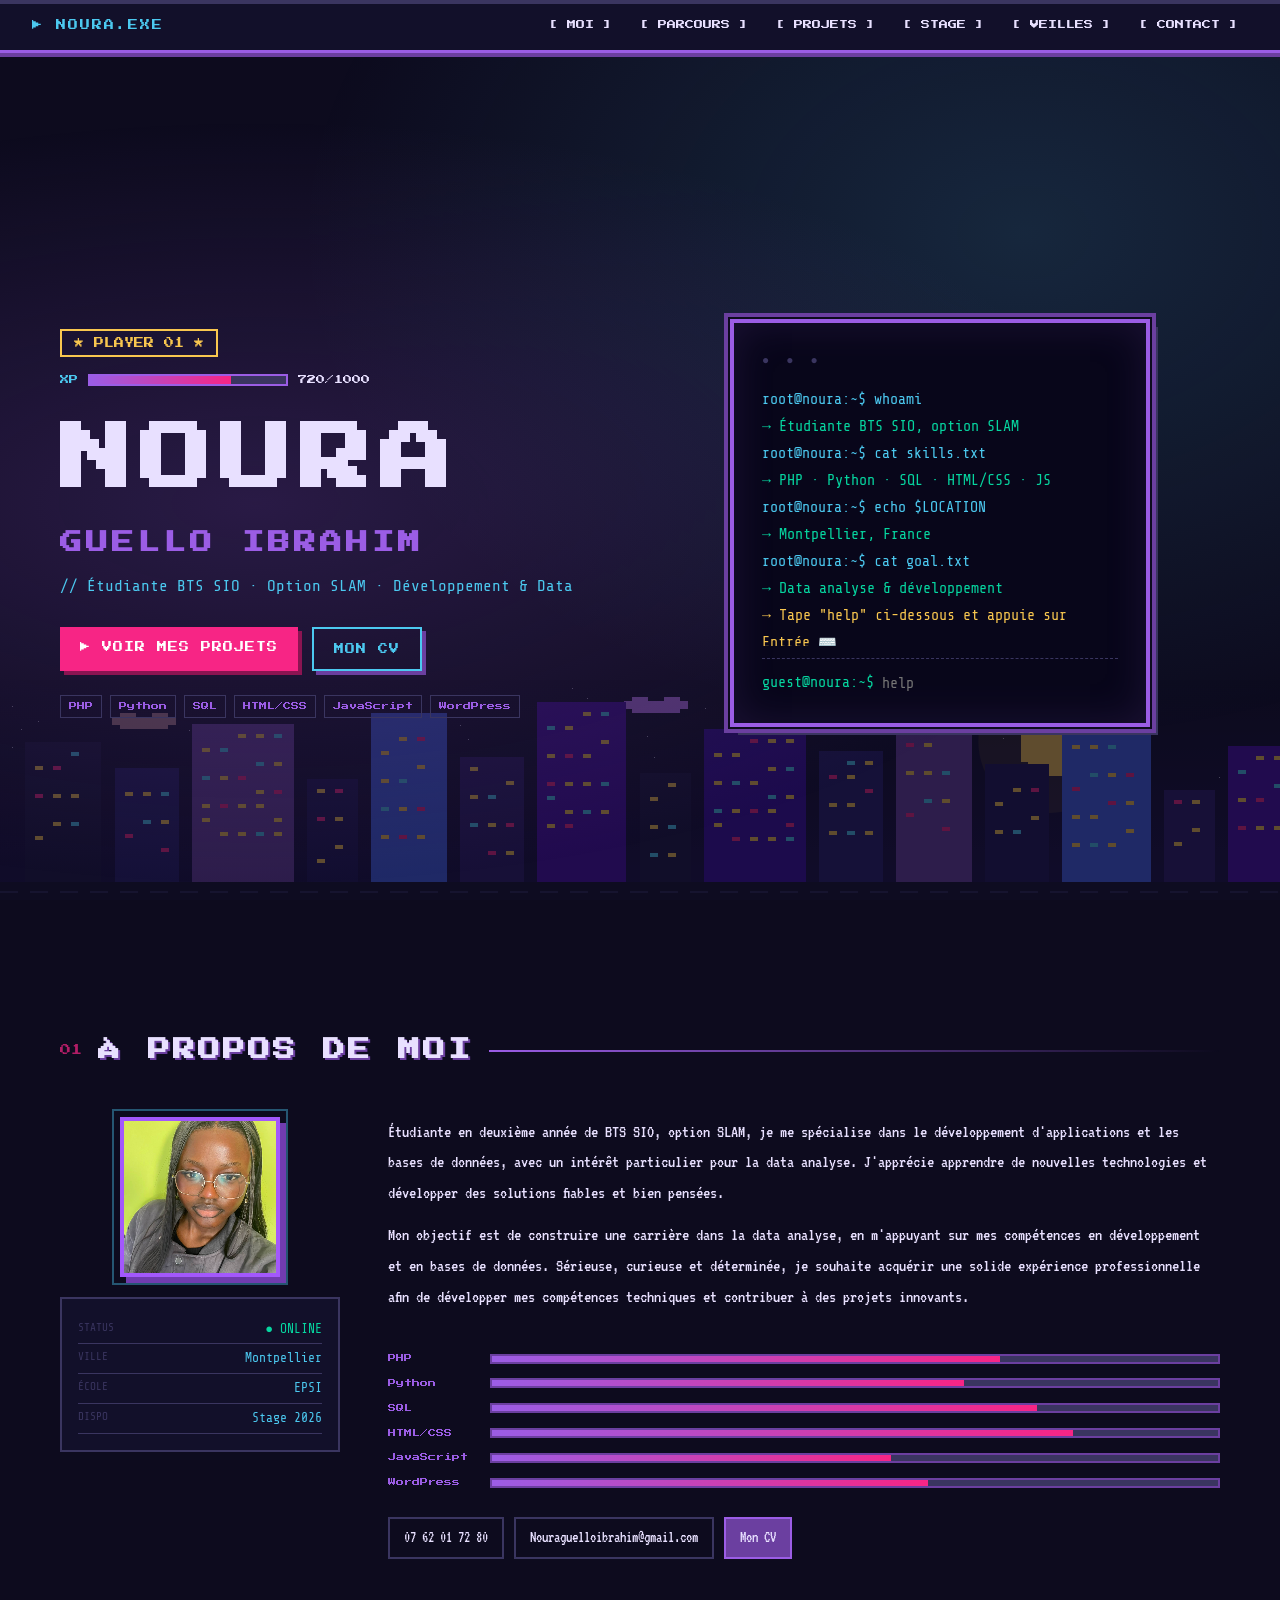
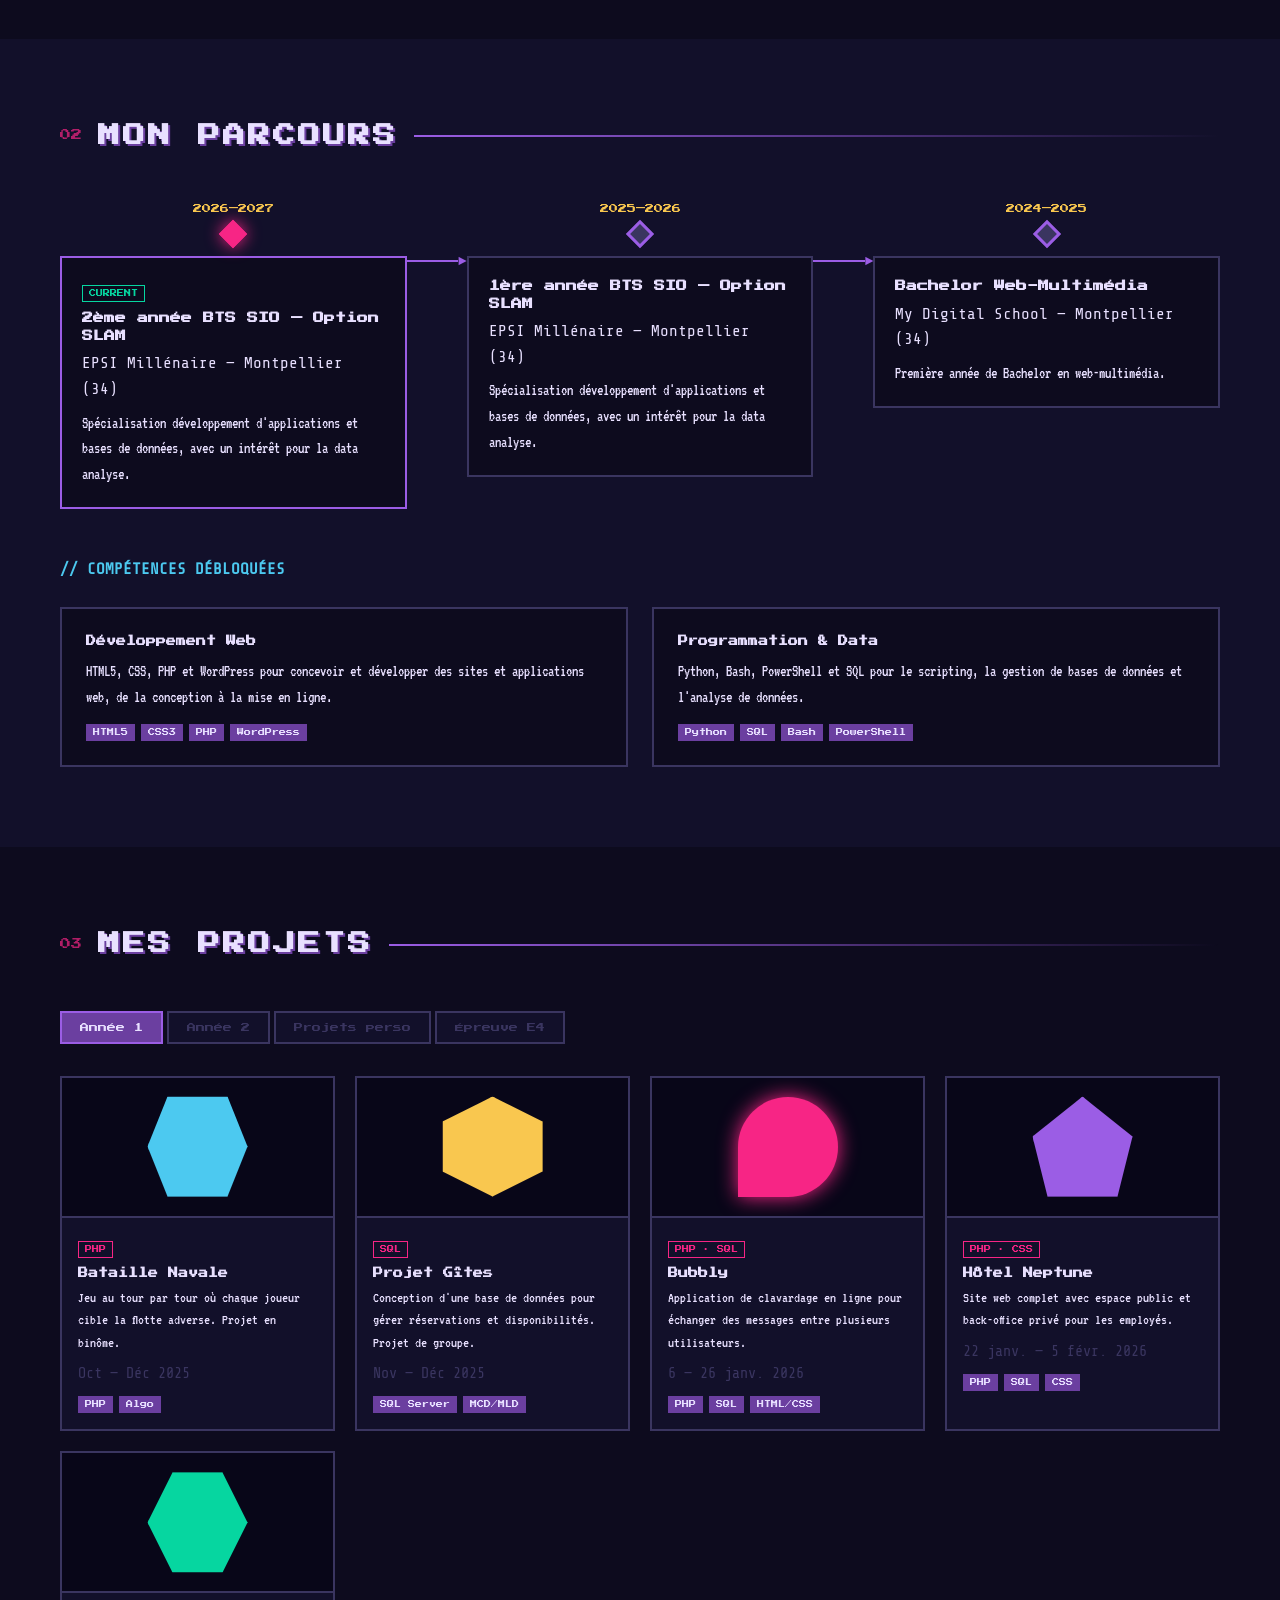
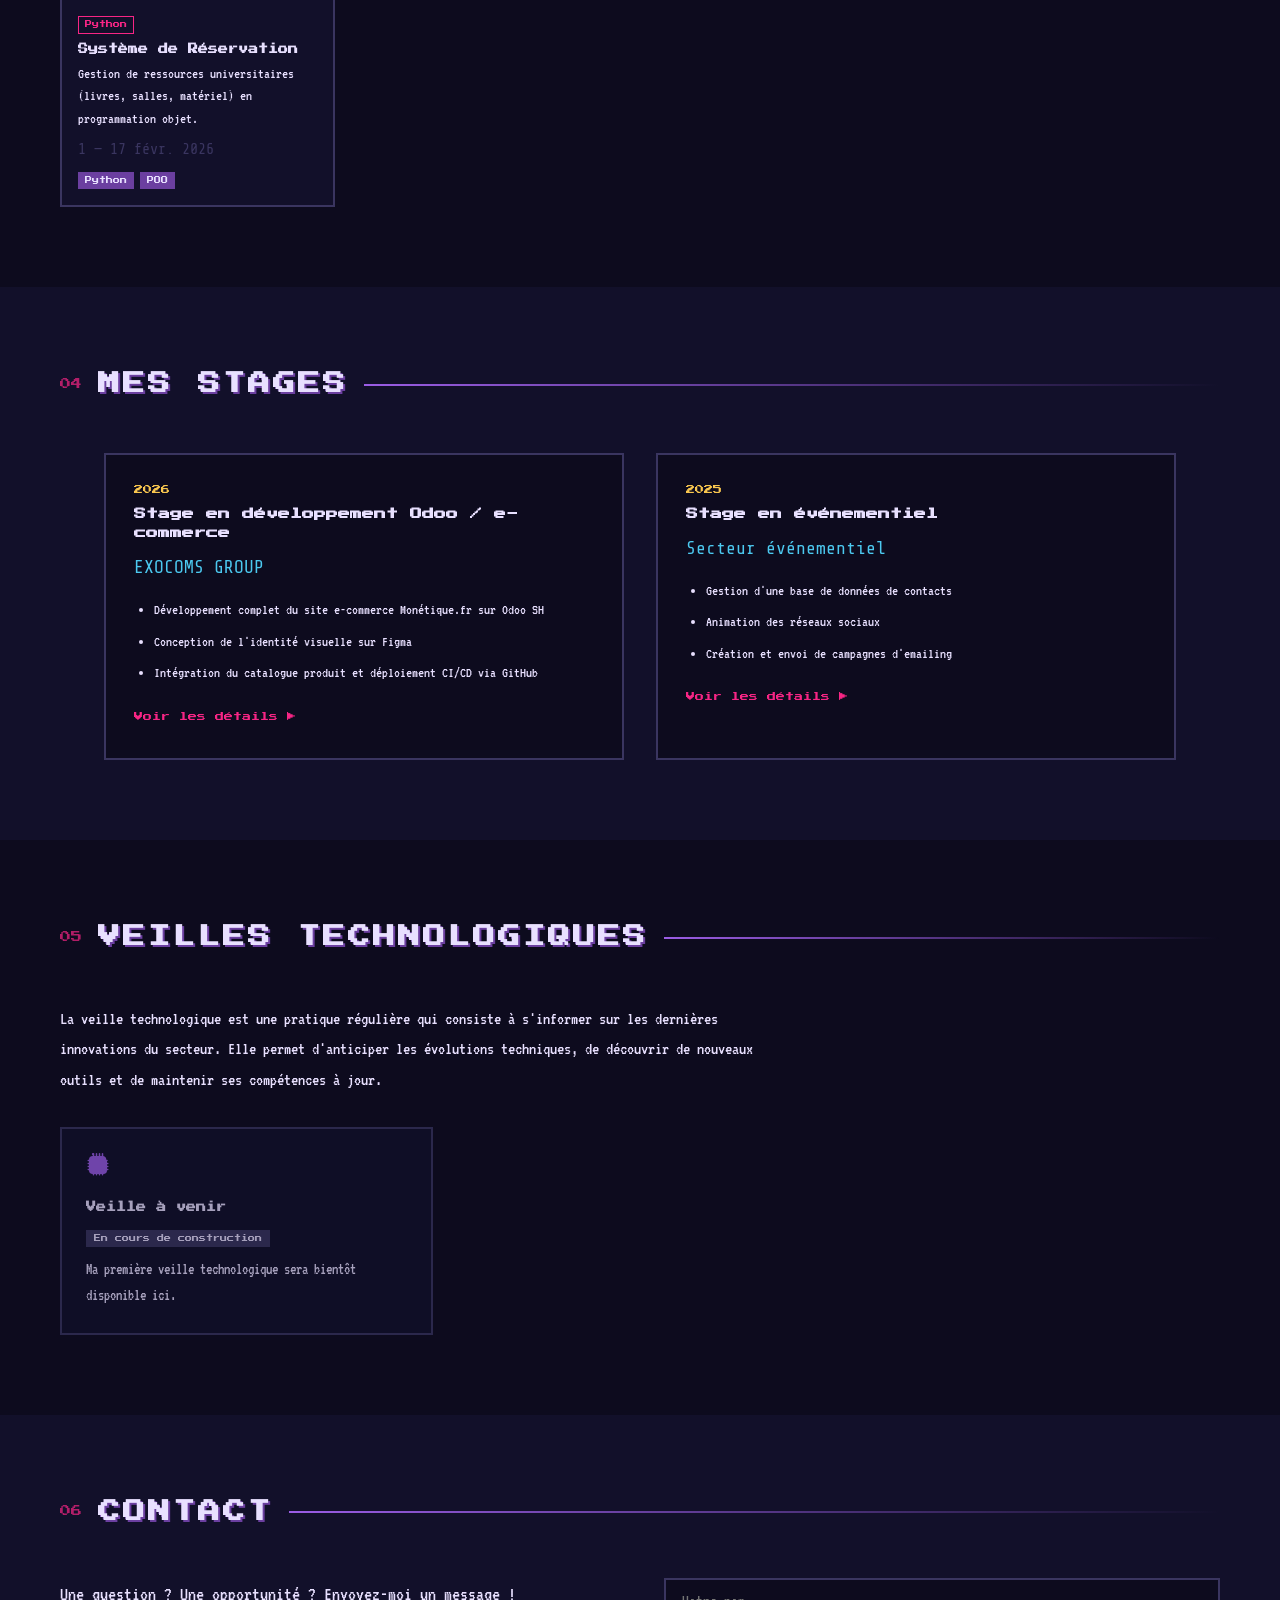
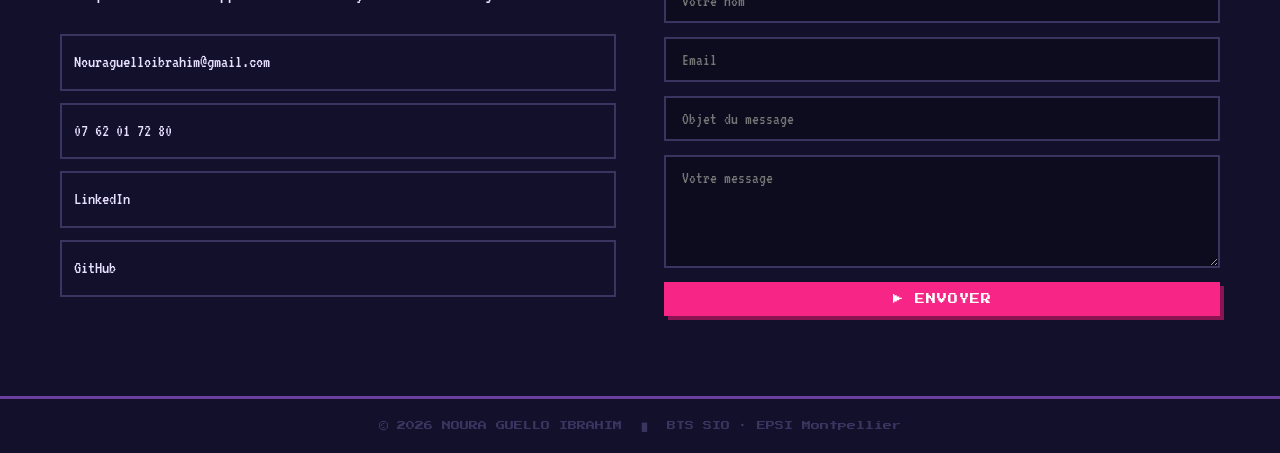
==== index.html @ ce66f829 "retour au chargement simple" ====
<!DOCTYPE html>
<html lang="fr">
<head>
  <meta charset="UTF-8">
  <meta name="viewport" content="width=device-width, initial-scale=1.0">
  <title>Noura Guello Ibrahim · Portfolio · BTS SIO SLAM</title>
  <meta name="description" content="Portfolio de Noura Guello Ibrahim, étudiante BTS SIO option SLAM à l'EPSI Montpellier — projets PHP, Python, SQL, bases de données et data analyse.">
  <meta name="theme-color" content="#0d0b1e">
  <meta property="og:type" content="website">
  <meta property="og:title" content="Noura Guello Ibrahim · Portfolio">
  <meta property="og:description" content="Étudiante BTS SIO SLAM — projets web, bases de données & data analyse.">
  <meta property="og:image" content="img/img.jpeg">
  <link rel="icon" href="data:image/svg+xml,%3Csvg xmlns='http://www.w3.org/2000/svg' viewBox='0 0 16 16'%3E%3Crect width='16' height='16' fill='%230d0b1e'/%3E%3Crect x='3' y='2' width='10' height='9' fill='%239b5de5'/%3E%3Crect x='5' y='4' width='2' height='2' fill='%230d0b1e'/%3E%3Crect x='9' y='4' width='2' height='2' fill='%230d0b1e'/%3E%3Crect x='5' y='12' width='2' height='2' fill='%23f72585'/%3E%3Crect x='9' y='12' width='2' height='2' fill='%234cc9f0'/%3E%3C/svg%3E">
  <link rel="preconnect" href="https://fonts.googleapis.com">
  <link rel="preconnect" href="https://fonts.gstatic.com" crossorigin>
  <link href="https://fonts.googleapis.com/css2?family=Press+Start+2P&family=VT323:wght@400&family=Share+Tech+Mono&display=swap" rel="stylesheet">
  <link rel="stylesheet" href="style.css">
</head>
<body>

<!-- Écran de chargement.
     Les éléments bootBarFill, bootPct et bootTip sont mis à jour par js/chargement.js.
     Tu peux changer les textes d’attente dans ce fichier JavaScript. -->
<div id="bootScreen" class="boot-screen" role="status" aria-live="polite">
  <div class="boot-content">
    <div class="boot-badge">★ SYSTEM BOOT ★</div>
    <div class="boot-logo">NOURA.SLAM</div>
    <div class="boot-bar-track">
      <div class="boot-bar-fill" id="bootBarFill"></div>
    </div>
    <div class="boot-row">
      <span class="boot-pct" id="bootPct">0%</span>
      <span class="boot-tip" id="bootTip">Initialisation...</span>
    </div>
  </div>
</div>

<a href="#moi" class="skip-link">Aller au contenu principal</a>


<!-- Avancement dans la page -->
<div class="scroll-xp-track" aria-hidden="true"><div class="scroll-xp-fill" id="scrollXpFill"></div></div>

<!-- Ville en fond.
     Le dessin est fait dans js/decor.js. Il reste fixe et s’adapte à la largeur de l’écran.
     aria-hidden évite de faire lire ce décor aux lecteurs d’écran. -->
<div class="city-bg" aria-hidden="true">
  <canvas id="cityCanvas"></canvas>
</div>


<!-- Menu.
     Chaque href qui commence par # rejoint la section portant cet id. -->
<nav class="pixel-nav">
  <div class="nav-logo">
    <span aria-hidden="true">▶</span> NOURA.EXE
  </div>
  <button class="nav-toggle" id="navToggle" aria-expanded="false" aria-controls="navLinks" aria-label="Ouvrir le menu">
    <span></span><span></span><span></span>
  </button>
  <div class="nav-links" id="navLinks">
    <a href="#moi" class="nav-link">[ MOI ]</a>
    <a href="#parcours" class="nav-link">[ PARCOURS ]</a>
    <a href="#projets" class="nav-link">[ PROJETS ]</a>
    <a href="#stages" class="nav-link">[ STAGE ]</a>
    <a href="#veilles" class="nav-link">[ VEILLES ]</a>
    <a href="#contact" class="nav-link">[ CONTACT ]</a>
  </div>
</nav>

<!-- Accueil.
     Le nom et les boutons se modifient directement ici.
     Les premières lignes du terminal sont écrites en HTML ; ses commandes sont dans js/terminal.js. -->
<section id="hero" class="hero-section">
  <div class="hero-content">
    <div class="hero-badge">
      <span>★ PLAYER 01 ★</span>
    </div>
    <div class="xp-bar-container">
      <span class="xp-label">XP</span>
      <div class="xp-bar"><div class="xp-fill" style="width:72%"></div></div>
      <span class="xp-val">720/1000</span>
    </div>
    <h1 class="hero-title">NOURA</h1>
    <h2 class="hero-subtitle">GUELLO IBRAHIM</h2>
    <p class="hero-role">// Étudiante BTS SIO · Option SLAM · Développement & Data</p>
    <div class="hero-btns">
      <a href="#projets" class="pixel-btn btn-primary">▶ VOIR MES PROJETS</a>
      <a href="docs/CV_INFORMATIQUE_noura.pdf" class="pixel-btn btn-secondary" target="_blank" rel="noopener noreferrer">MON CV</a>
    </div>
    <div class="hero-tags">
      <span class="tag">PHP</span><span class="tag">Python</span><span class="tag">SQL</span>
      <span class="tag">HTML/CSS</span><span class="tag">JavaScript</span><span class="tag">WordPress</span>
    </div>
  </div>
  <div class="hero-screen">
    <div class="screen-frame">
      <div class="screen-inner" id="screenInner">
        <div class="screen-line">root@noura:~$ whoami</div>
        <div class="screen-line delay-1">→ Étudiante BTS SIO, option SLAM</div>
        <div class="screen-line delay-2">root@noura:~$ cat skills.txt</div>
        <div class="screen-line delay-3">→ PHP · Python · SQL · HTML/CSS · JS</div>
        <div class="screen-line delay-4">root@noura:~$ echo $LOCATION</div>
        <div class="screen-line delay-5">→ Montpellier, France</div>
        <div class="screen-line delay-6">root@noura:~$ cat goal.txt</div>
        <div class="screen-line delay-7">→ Data analyse & développement</div>
        <div class="screen-line delay-7 terminal-hint">→ Tape "help" ci-dessous et appuie sur Entrée ⌨️</div>
      </div>
      <form id="terminalForm" class="terminal-input-row" autocomplete="off">
        <span class="terminal-prompt">guest@noura:~$</span>
        <input type="text" id="terminalInput" class="terminal-input" aria-label="Terminal interactif — tape une commande" placeholder="help">
      </form>
    </div>
  </div>
</section>

<!-- À propos.
     La photo utilise un dessin de secours si son fichier ne se charge pas.
     Les pourcentages des compétences se règlent avec la largeur de chaque skill-fill. -->
<section id="moi" class="pixel-section">
  <div class="section-header">
    <span class="section-num">01</span>
    <h2 class="section-title">À PROPOS DE MOI</h2>
    <div class="section-line"></div>
  </div>
  <div class="about-grid">
    <div class="about-avatar-col">
      <div class="avatar-frame">
        <img src="img/img.jpeg" alt="Noura" class="avatar-img" onerror="this.style.display='none'; this.nextElementSibling.style.display='block'">
        <canvas id="avatarPixel" width="120" height="120" style="display:none"></canvas>
        <div class="avatar-glow"></div>
      </div>
      <div class="status-card">
        <div class="status-row"><span class="s-label">STATUS</span><span class="s-val online">● ONLINE</span></div>
        <div class="status-row"><span class="s-label">VILLE</span><span class="s-val">Montpellier</span></div>
        <div class="status-row"><span class="s-label">ÉCOLE</span><span class="s-val">EPSI</span></div>
        <div class="status-row"><span class="s-label">DISPO</span><span class="s-val">Stage 2026</span></div>
      </div>
    </div>
    <div class="about-text-col">
      <div class="about-bio">
       <p>Étudiante en deuxième année de BTS SIO, option SLAM, je me spécialise dans le développement d'applications et les bases de données, avec un intérêt particulier pour la data analyse. J'apprécie apprendre de nouvelles technologies et développer des solutions fiables et bien pensées.</p>
       <p>Mon objectif est de construire une carrière dans la data analyse, en m'appuyant sur mes compétences en développement et en bases de données. Sérieuse, curieuse et déterminée, je souhaite acquérir une solide expérience professionnelle afin de développer mes compétences techniques et contribuer à des projets innovants.</p>
      </div>
      <div class="skills-grid">
        <div class="skill-item">
          <span class="skill-name">PHP</span>
          <div class="skill-bar"><div class="skill-fill" style="width:70%"></div></div>
        </div>
        <div class="skill-item">
          <span class="skill-name">Python</span>
          <div class="skill-bar"><div class="skill-fill" style="width:65%"></div></div>
        </div>
        <div class="skill-item">
          <span class="skill-name">SQL</span>
          <div class="skill-bar"><div class="skill-fill" style="width:75%"></div></div>
        </div>
        <div class="skill-item">
          <span class="skill-name">HTML/CSS</span>
          <div class="skill-bar"><div class="skill-fill" style="width:80%"></div></div>
        </div>
        <div class="skill-item">
          <span class="skill-name">JavaScript</span>
          <div class="skill-bar"><div class="skill-fill" style="width:55%"></div></div>
        </div>
        <div class="skill-item">
          <span class="skill-name">WordPress</span>
          <div class="skill-bar"><div class="skill-fill" style="width:60%"></div></div>
        </div>
      </div>
      <div class="contact-pills">
        <a href="tel:0762017280" class="pill">07 62 01 72 80</a>
        <a href="mailto:Nouraguelloibrahim@gmail.com" class="pill">Nouraguelloibrahim@gmail.com</a>
        <a href="docs/CV_INFORMATIQUE_noura.pdf" class="pill btn-cv" target="_blank" rel="noopener noreferrer">Mon CV</a>
      </div>
    </div>
  </div>
</section>

<!-- Parcours.
     Chaque timeline-node représente une étape. Pour en ajouter une, copie un bloc complet
     et adapte la date, le titre et l’établissement. La classe active marque l’étape actuelle. -->
<section id="parcours" class="pixel-section dark-section">
  <div class="section-header">
    <span class="section-num">02</span>
    <h2 class="section-title">MON PARCOURS</h2>
    <div class="section-line"></div>
  </div>
  <div class="timeline-world">
    <div class="timeline-track">
      <div class="timeline-node active">
        <div class="node-year">2026—2027</div>
        <div class="node-dot"></div>
        <div class="node-card">
          <div class="node-badge">CURRENT</div>
          <h3>2ème année BTS SIO — Option SLAM</h3>
          <p class="node-school">EPSI Millénaire — Montpellier (34)</p>
          <p>Spécialisation développement d'applications et bases de données, avec un intérêt pour la data analyse.</p>
        </div>
      </div>
      <div class="timeline-connector">
        <div class="connector-line"></div>
        <div class="connector-icons">►</div>
      </div>
      <div class="timeline-node">
        <div class="node-year">2025—2026</div>
        <div class="node-dot"></div>
        <div class="node-card">
          <h3>1ère année BTS SIO — Option SLAM</h3>
          <p class="node-school">EPSI Millénaire — Montpellier (34)</p>
          <p>Spécialisation développement d'applications et bases de données, avec un intérêt pour la data analyse.</p>
        </div>
      </div>
      <div class="timeline-connector">
        <div class="connector-line"></div>
        <div class="connector-icons">►</div>
      </div>
      <div class="timeline-node">
        <div class="node-year">2024—2025</div>
        <div class="node-dot"></div>
        <div class="node-card">
          <h3>Bachelor Web-Multimédia</h3>
          <p class="node-school">My Digital School — Montpellier (34)</p>
          <p>Première année de Bachelor en web-multimédia.</p>
        </div>
      </div>
    </div>
    <div class="skills-world">
      <h3 class="skills-world-title">// COMPÉTENCES DÉBLOQUÉES</h3>
      <div class="skill-domains">
        <div class="domain-card">
          <h4>Développement Web</h4>
          <p>HTML5, CSS, PHP et WordPress pour concevoir et développer des sites et applications web, de la conception à la mise en ligne.</p>
          <div class="domain-tags">
            <span>HTML5</span><span>CSS3</span><span>PHP</span><span>WordPress</span>
          </div>
        </div>
        <div class="domain-card">
          <h4>Programmation & Data</h4>
          <p>Python, Bash, PowerShell et SQL pour le scripting, la gestion de bases de données et l'analyse de données.</p>
          <div class="domain-tags">
            <span>Python</span><span>SQL</span><span>Bash</span><span>PowerShell</span>
          </div>
        </div>
      </div>
    </div>
  </div>
</section>

<!-- Projets.
     Chaque bouton data-tab correspond à un bloc qui porte le même id, plus bas.
     Pour changer le classement, garde bien cette correspondance entre bouton et contenu. -->
<section id="projets" class="pixel-section">
  <div class="section-header">
    <span class="section-num">03</span>
    <h2 class="section-title">MES PROJETS</h2>
    <div class="section-line"></div>
  </div>

  <div class="projects-tabs" role="tablist" aria-label="Catégories de projets">
    <button class="tab-btn active" role="tab" aria-selected="true" aria-controls="annee1" data-tab="annee1">Année 1</button>
    <button class="tab-btn" role="tab" aria-selected="false" aria-controls="annee2" data-tab="annee2">Année 2</button>
    <button class="tab-btn" role="tab" aria-selected="false" aria-controls="perso" data-tab="perso">Projets perso</button>
    <button class="tab-btn" role="tab" aria-selected="false" aria-controls="e4" data-tab="e4">Épreuve E4</button>
  </div>

  <div id="annee1" class="tab-content active">
    <div class="projects-grid">
      <div class="project-card" onclick="openModal('bataille')">
        <div class="card-screen">
          <div class="card-pixel-art battle-art"></div>
        </div>
        <div class="card-info">
          <div class="card-badge-lang">PHP</div>
          <h3>Bataille Navale</h3>
          <p class="card-desc">Jeu au tour par tour où chaque joueur cible la flotte adverse. Projet en binôme.</p>
          <p class="card-date">Oct — Déc 2025</p>
          <div class="card-tags"><span>PHP</span><span>Algo</span></div>
        </div>
        <div class="card-hover-overlay">VOIR ▶</div>
      </div>

      <div class="project-card" onclick="openModal('gite')">
        <div class="card-screen">
          <div class="card-pixel-art db-art"></div>
        </div>
        <div class="card-info">
          <div class="card-badge-lang">SQL</div>
          <h3>Projet Gîtes</h3>
          <p class="card-desc">Conception d'une base de données pour gérer réservations et disponibilités. Projet de groupe.</p>
          <p class="card-date">Nov — Déc 2025</p>
          <div class="card-tags"><span>SQL Server</span><span>MCD/MLD</span></div>
        </div>
        <div class="card-hover-overlay">VOIR ▶</div>
      </div>

      <div class="project-card" onclick="openModal('bubbly')">
        <div class="card-screen">
          <div class="card-pixel-art chat-art"></div>
        </div>
        <div class="card-info">
          <div class="card-badge-lang">PHP · SQL</div>
          <h3>Bubbly</h3>
          <p class="card-desc">Application de clavardage en ligne pour échanger des messages entre plusieurs utilisateurs.</p>
          <p class="card-date">6 — 26 janv. 2026</p>
          <div class="card-tags"><span>PHP</span><span>SQL</span><span>HTML/CSS</span></div>
        </div>
        <div class="card-hover-overlay">VOIR ▶</div>
      </div>

      <div class="project-card" onclick="openModal('hotel')">
        <div class="card-screen">
          <div class="card-pixel-art hotel-art"></div>
        </div>
        <div class="card-info">
          <div class="card-badge-lang">PHP · CSS</div>
          <h3>Hôtel Neptune</h3>
          <p class="card-desc">Site web complet avec espace public et back-office privé pour les employés.</p>
          <p class="card-date">22 janv. — 5 févr. 2026</p>
          <div class="card-tags"><span>PHP</span><span>SQL</span><span>CSS</span></div>
        </div>
        <div class="card-hover-overlay">VOIR ▶</div>
      </div>

      <div class="project-card" onclick="openModal('python')">
        <div class="card-screen">
          <div class="card-pixel-art py-art"></div>
        </div>
        <div class="card-info">
          <div class="card-badge-lang">Python</div>
          <h3>Système de Réservation</h3>
          <p class="card-desc">Gestion de ressources universitaires (livres, salles, matériel) en programmation objet.</p>
          <p class="card-date">1 — 17 févr. 2026</p>
          <div class="card-tags"><span>Python</span><span>POO</span></div>
        </div>
        <div class="card-hover-overlay">VOIR ▶</div>
      </div>
    </div>
  </div>

  <div id="annee2" class="tab-content">
    <div class="projects-grid">
      <!-- Pour ajouter un projet, copie une carte existante et un template en bas du fichier.
           Choisis une clé, par exemple « monprojet » : la carte appellera openModal('monprojet')
           et le template devra avoir l’id « modal-monprojet ».
           Remplace ensuite le titre, la description, les dates et les liens vers tes documents. -->
      <div class="project-card" onclick="openModal('projet2a')">
        <div class="card-screen">
          <div class="card-pixel-art loading-art"></div>
        </div>
        <div class="card-info">
          <div class="card-badge-lang">LANGAGE</div>
          <h3>Nom du projet</h3>
          <p class="card-desc">Description courte du projet ici.</p>
          <p class="card-date">Mois — Mois 2026</p>
          <div class="card-tags"><span>TAG1</span><span>TAG2</span></div>
        </div>
        <div class="card-hover-overlay">VOIR ▶</div>
      </div>
    </div>
  </div>

  <div id="perso" class="tab-content">
    <div class="projects-grid">
      <!-- Tes projets persos, pas faits pour l'ecole. Meme logique pour en ajouter un nouveau. -->
      <div class="project-card" onclick="openModal('lumi')">
        <div class="card-screen">
          <div class="card-pixel-art loading-art"></div>
        </div>
        <div class="card-info">
          <div class="card-badge-lang">PHP · MySQL</div>
          <h3>Lumi</h3>
          <p class="card-desc">Application de messagerie web complète : salons publics/privés, messages privés, système d'amis et notifications.</p>
          <p class="card-date">Depuis sept. 2026</p>
          <div class="card-tags"><span>PHP</span><span>MySQL</span><span>Sécurité</span></div>
        </div>
        <div class="card-hover-overlay">VOIR ▶</div>
      </div>
    </div>
  </div>

  <div id="e4" class="tab-content">
    <div class="e4-container">
      <h3 class="e4-title">// Épreuve E4</h3>
      <p class="e4-intro">Mon tableau de synthèse présente mes réalisations professionnelles et les compétences mobilisées au cours de ma formation en BTS SIO, option SLAM.</p>
      <!-- Le lien reste accessible sur mobile, même si le navigateur n’affiche pas le PDF intégré.
           Pour remplacer le document, mets la nouvelle version au même emplacement dans docs/projet/. -->
      <p class="e4-document-link"><a class="pixel-btn btn-secondary" href="docs/projet/tableau-synthese-e5.pdf" target="_blank" rel="noopener noreferrer">↗ Ouvrir le tableau de synthèse (PDF · E5)</a></p>
      <div class="pdf-wrapper">
        <iframe src="docs/projet/tableau-synthese-e5.pdf" width="100%" height="650" loading="lazy" title="Tableau de synthèse des réalisations professionnelles — Épreuve E5"></iframe>
      </div>
    </div>
  </div>
</section>

<!-- Stages.
     Chaque carte appelle openModal avec une clé qui correspond à un template en bas du fichier.
     Modifie la carte pour le résumé, et le template correspondant pour les détails et les documents. -->

<section id="stages" class="pixel-section dark-section">
  <div class="section-header">
    <span class="section-num">04</span>
    <h2 class="section-title">MES STAGES</h2>
    <div class="section-line"></div>
  </div>

  <div class="stage-world">

    <!-- Stage 2026 -->
    <div class="stage-card" onclick="openModal('stage2026')">
      <div class="stage-content">
        <div class="stage-year">2026</div>

        <h3>Stage en développement Odoo / e-commerce</h3>

        <p class="stage-company">EXOCOMS GROUP</p>

        <ul class="stage-tasks">
          <li>Développement complet du site e-commerce Monétique.fr sur Odoo SH</li>
          <li>Conception de l'identité visuelle sur Figma</li>
          <li>Intégration du catalogue produit et déploiement CI/CD via GitHub</li>
        </ul>

        <span class="stage-cta">Voir les détails ▶</span>
      </div>
    </div>

    <!-- Stage 2025 -->
    <div class="stage-card" onclick="openModal('stage2025')">
      <div class="stage-content">
        <div class="stage-year">2025</div>

        <h3>Stage en événementiel</h3>

        <p class="stage-company">Secteur événementiel</p>

        <ul class="stage-tasks">
          <li>Gestion d'une base de données de contacts</li>
          <li>Animation des réseaux sociaux</li>
          <li>Création et envoi de campagnes d'emailing</li>
        </ul>

        <span class="stage-cta">Voir les détails ▶</span>
      </div>
    </div>

  </div>
</section>

<!-- Veille.
     Les cartes regroupent les sujets suivis et leurs liens.
     Tu peux reprendre la même structure pour ajouter une nouvelle veille. -->
<section id="veilles" class="pixel-section">
  <div class="section-header">
    <span class="section-num">05</span>
    <h2 class="section-title">VEILLES TECHNOLOGIQUES</h2>
    <div class="section-line"></div>
  </div>
  <p class="section-intro">La veille technologique est une pratique régulière qui consiste à s'informer sur les dernières innovations du secteur. Elle permet d'anticiper les évolutions techniques, de découvrir de nouveaux outils et de maintenir ses compétences à jour.</p>
  <div class="veilles-grid">
    <div class="veille-card coming">
      <div class="veille-icon">
        <svg xmlns="http://www.w3.org/2000/svg" width="24" height="24" fill="currentColor" viewBox="0 0 16 16">
          <path d="M5 0a.5.5 0 0 1 .5.5V2h1V.5a.5.5 0 0 1 1 0V2h1V.5a.5.5 0 0 1 1 0V2h1V.5a.5.5 0 0 1 1 0V2A2.5 2.5 0 0 1 13.5 4.5h.5a.5.5 0 0 1 0 1H14v1h.5a.5.5 0 0 1 0 1H14v1h.5a.5.5 0 0 1 0 1H14v1h.5a.5.5 0 0 1 0 1H14a2.5 2.5 0 0 1-2.5 2.5v.5a.5.5 0 0 1-1 0V14h-1v.5a.5.5 0 0 1-1 0V14h-1v.5a.5.5 0 0 1-1 0V14h-1v.5a.5.5 0 0 1-1 0V14A2.5 2.5 0 0 1 2 11.5h-.5a.5.5 0 0 1 0-1H2v-1H1.5a.5.5 0 0 1 0-1H2v-1H1.5a.5.5 0 0 1 0-1H2v-1H1.5a.5.5 0 0 1 0-1H2A2.5 2.5 0 0 1 4.5 2V1.5A.5.5 0 0 1 5 0"/>
        </svg>
      </div>
      <h4>Veille à venir</h4>
      <span class="badge-coming">En cours de construction</span>
      <p>Ma première veille technologique sera bientôt disponible ici.</p>
    </div>
  </div>
</section>

<!-- Contact.
     Les champs sont récupérés par js/contact.js grâce à leurs id : garde-les si tu modifies le formulaire.
     L’envoi nécessite un serveur de contact ; son adresse se règle dans ce même fichier JavaScript. -->
<section id="contact" class="pixel-section dark-section">
  <div class="section-header">
    <span class="section-num">06</span>
    <h2 class="section-title">CONTACT</h2>
    <div class="section-line"></div>
  </div>
  <div class="contact-world">
    <div class="contact-left">
      <p class="contact-intro">Une question ? Une opportunité ? Envoyez-moi un message !</p>
      <div class="contact-links">
        <a href="mailto:Nouraguelloibrahim@gmail.com" class="contact-link">
          <span>Nouraguelloibrahim@gmail.com</span>
        </a>
        <a href="tel:0762017280" class="contact-link">
          <span>07 62 01 72 80</span>
        </a>
        <a href="https://linkedin.com" target="_blank" rel="noopener noreferrer" class="contact-link">
          <span>LinkedIn</span>
        </a>
        <a href="https://github.com" target="_blank" rel="noopener noreferrer" class="contact-link">
          <span>GitHub</span>
        </a>
      </div>
    </div>
    <div class="contact-right">
      <form id="contact-form" class="pixel-form">
        <label class="sr-only" for="f-name">Votre nom</label>
        <input type="text" id="f-name" name="name" placeholder="Votre nom" required>
        <label class="sr-only" for="f-email">Email</label>
        <input type="email" id="f-email" name="email" placeholder="Email" required>
        <label class="sr-only" for="f-subject">Objet du message</label>
        <input type="text" id="f-subject" name="subject" placeholder="Objet du message" required>
        <label class="sr-only" for="f-message">Votre message</label>
        <textarea id="f-message" name="message" placeholder="Votre message" rows="5" required></textarea>
        <button type="submit" class="pixel-btn btn-primary">▶ ENVOYER</button>
      </form>
      <div id="form-toast" class="toast hidden">Message envoyé !</div>
    </div>
  </div>
</section>

<!-- Pied de page -->
<footer class="pixel-footer">
  <div class="footer-inner">
    <span>© 2026 NOURA GUELLO IBRAHIM</span>
    <span class="blink">█</span>
    <span>BTS SIO · EPSI Montpellier</span>
  </div>
</footer>

<!-- Retour en haut -->
<button id="backToTop" class="back-to-top hidden" aria-label="Retour en haut de page">▲</button>

<!-- Fenêtre des projets.
     Ce cadre est partagé par tous les projets et stages : le JavaScript y place le bon template.
     Un clic sur le fond, sur la croix ou sur Échap permet de le fermer. -->
<div id="modal-overlay" class="modal-overlay hidden" onclick="closeModal(event)">
  <div class="pixel-modal" id="modal-box" role="dialog" aria-modal="true" aria-label="Détails du projet">
    <button aria-label="Fermer la fenêtre" class="modal-close" onclick="closeModal()">✕</button>
    <div id="modal-content"></div>
  </div>
</div>

<!-- Contenu des projets.
     Un template garde du HTML en réserve : il n’apparaît pas directement dans la page.
     js/projets.js copie le bon contenu dans la fenêtre quand on clique sur une carte. -->
<template id="modal-bataille">
  <div class="modal-inner">
    <div class="modal-badge">PHP</div>
    <h3>Bataille Navale</h3>
    <img src="img/projet/bataille-navale.jpeg" alt="Capture d'écran du jeu Bataille Navale" class="modal-img">
    <p class="modal-date">1 octobre — 15 décembre 2025</p>
    <p>À tour de rôle, chaque joueur indique à l'autre sa frappe en désignant une position. Lorsqu'un navire est touché, l'emplacement devient négatif. Si le coup tombe à l'eau, il est symbolisé par un X. La victoire est obtenue quand l'un des joueurs a coulé toute la flotte adverse. Projet en binôme.</p>
    <div class="modal-btns">
      <button class="pixel-btn btn-secondary" onclick="window.open('docs/projet/bataille_navale/Mini projet Algo.pdf','_blank')">Sujet</button>
      <a class="pixel-btn btn-primary" href="docs/projet/bataille_navale/affichetab.php" download>⌨️ Code</a>
    </div>
  </div>
</template>

<template id="modal-gite">
  <div class="modal-inner">
    <div class="modal-badge">SQL · BDD</div>
    <h3>Projet Gîtes</h3>
    <p class="modal-date">Novembre — 16 décembre 2025</p>
    <p>Conception et mise en œuvre d'une base de données pour gérer les réservations et les informations sur les gîtes. Projet de groupe.</p>
    <div class="modal-btns">
      <button class="pixel-btn btn-secondary" onclick="window.open('docs/projet/gite/SN1 Projet BD -  Gites.pdf','_blank')">Sujet</button>
      <button class="pixel-btn btn-primary" onclick="window.open('docs/projet/gite/Projet_BD_Marylou-Imane-Bayane-Noura-Lucas.pdf','_blank')">Livrable</button>
    </div>
  </div>
</template>

<template id="modal-bubbly">
  <div class="modal-inner">
    <div class="modal-badge">PHP · SQL · HTML/CSS</div>
    <h3>Bubbly</h3>
    <p class="modal-date">6 — 26 janvier 2026</p>
    <p>Développement d'une application de clavardage en ligne permettant l'échange de messages entre plusieurs utilisateurs. Projet de groupe.</p>
    <div class="modal-btns">
      <button class="pixel-btn btn-secondary" onclick="window.open('docs/projet/bubbly/B1 - EPTR - Projet transversal Web.pdf','_blank')">Sujet</button>
      <a class="pixel-btn btn-primary" href="https://github.com" target="_blank" rel="noopener noreferrer">⌨️ Code</a>
    </div>
  </div>
</template>

<template id="modal-hotel">
  <div class="modal-inner">
    <div class="modal-badge">PHP · SQL · HTML/CSS</div>
    <h3>Hôtel Neptune</h3>
    <p class="modal-date">22 janvier — 5 février 2026</p>
    <p>Développement d'une application web en PHP, SQL, HTML et CSS, comprenant des fonctionnalités pour le public et pour les employés (privées). Projet de groupe.</p>
    <div class="modal-btns">
      <button class="pixel-btn btn-secondary" onclick="window.open('docs/projet/hotel-neptune/01 Sujet.pdf','_blank')">Sujet</button>
      <a class="pixel-btn btn-primary" href="https://github.com" target="_blank" rel="noopener noreferrer">⌨️ Code</a>
    </div>
  </div>
</template>

<template id="modal-python">
  <div class="modal-inner">
    <div class="modal-badge">Python · POO</div>
    <h3>Système de Réservation de Ressources</h3>
    <p class="modal-date">1 — 17 février 2026</p>
    <p>Programme pour gérer des ressources variées dans une université (livres, matériel, salles). Les utilisateurs peuvent réserver et suivre la disponibilité selon des règles. Projet de groupe, de la logique simple jusqu'à la POO et la persistance des données.</p>
    <div class="modal-btns">
      <button class="pixel-btn btn-secondary" onclick="window.open('docs/projet/python/B1 Projet Python 2025-2026.pdf','_blank')">Sujet</button>
      <a class="pixel-btn btn-primary" href="https://github.com" target="_blank" rel="noopener noreferrer">⌨️ Code</a>
    </div>
  </div>
</template>

<template id="modal-stage2025">
  <div class="modal-inner">
    <div class="modal-badge">Stage 2025</div>
    <h3>Stage en événementiel</h3>
    <p class="modal-date">2025 — Secteur événementiel</p>
    <p>Stage au sein du secteur événementiel, durant lequel j'ai pu participer à :</p>
    <ul class="modal-list">
      <li>La gestion d'une base de données de contacts</li>
      <li>La gestion des réseaux sociaux</li>
      <li>L'emailing</li>
    </ul>
  </div>
</template>

<template id="modal-stage2026">
  <div class="modal-inner">
    <div class="modal-badge">Stage 2026</div>
    <h3>Stage en développement Odoo / e-commerce</h3>
    <p class="modal-date">23 avril — 12 juin 2026 · Exocoms Group</p>
    <p>Durant ces 7 semaines chez Exocoms Group, j’ai travaillé sur le site e-commerce Monétique.fr, consacré aux solutions de paiement et hébergé sur Odoo SH. Mon objectif était de créer une vitrine adaptée à l’entreprise et de mettre en valeur son catalogue de 80 produits.</p>
    <!-- Les missions ci-dessous résument le rapport de stage. Le PDF reste disponible à la fin
         pour consulter la démarche complète, les choix techniques et les exemples de réalisation. -->
    <h4 class="modal-subtitle">Mes principales missions</h4>
    <ul class="modal-list">
      <li><strong>Conception visuelle :</strong> création des maquettes sur Figma et définition d’une identité graphique cohérente pour le site.</li>
      <li><strong>Développement :</strong> création d’un module Odoo personnalisé en Python et XML QWeb, puis intégration des pages en CSS et JavaScript.</li>
      <li><strong>Catalogue :</strong> mise en valeur des 80 produits déjà présents dans Odoo, avec des cartes et des carrousels de présentation.</li>
      <li><strong>Tests et corrections :</strong> vérification de l’affichage sur ordinateur, tablette et smartphone, puis correction des problèmes rencontrés.</li>
      <li><strong>Mise en ligne :</strong> suivi des modifications avec GitHub et déploiement sur Odoo SH, avec lecture des journaux pour résoudre les erreurs de build.</li>
    </ul>
    <h4 class="modal-subtitle">Ce que j’ai appris</h4>
    <p>Ce stage m’a permis de découvrir le développement de modules Odoo et de suivre un projet depuis la conception jusqu’au déploiement. J’ai aussi appris à mieux organiser mon travail en autonomie, à chercher dans la documentation et à échanger avec mon tuteur à distance.</p>
    <p class="modal-tech">Outils utilisés : Odoo SH · Python · XML QWeb · CSS · JavaScript · Figma · Git / GitHub</p>
    <div class="modal-btns">
      <a class="pixel-btn btn-primary" href="docs/stage/rapport-stage-1ere-annee-exocoms.pdf" target="_blank" rel="noopener noreferrer">📄 Rapport complet</a>
    </div>
  </div>
</template>

<template id="modal-lumi">
  <div class="modal-inner">
    <div class="modal-badge">PHP · MySQL</div>
    <h3>Lumi</h3>
    <p class="modal-date">Depuis septembre 2026 — Projet personnel</p>
    <p>Une vraie plateforme de messagerie que je développe en dehors des cours : création de salons publics et privés, conversations privées, système d'amis avec demandes et notifications, gestion des rôles utilisateur/administrateur. J'ai aussi travaillé la sécurité : requêtes préparées avec PDO, mots de passe hashés, protection CSRF et sessions sécurisées. C'est le projet dont je suis la plus fière pour l'instant.</p>
    <div class="modal-btns">
      <a class="pixel-btn btn-primary" href="https://github.com/Noura250/Lumi" target="_blank" rel="noopener noreferrer">⌨️ Code</a>
      <a class="pixel-btn btn-secondary" href="https://github.com/Noura250/Lumi#readme" target="_blank" rel="noopener noreferrer">📄 README</a>
    </div>
  </div>
</template>

<template id="modal-projet2a">
  <div class="modal-inner">
    <div class="modal-badge">LANGAGE</div>
    <h3>Nom du projet</h3>
    <p class="modal-date">Mois — Mois 2026</p>
    <p>Description complete du projet : contexte, objectif, ce que tu as fait.</p>
    <div class="modal-btns">
      <button class="pixel-btn btn-secondary" onclick="window.open('docs/projet/nom-du-dossier/nom-du-fichier.pdf','_blank')">Sujet</button>
    </div>
  </div>
</template>

<!-- Les scripts attendent que le HTML soit prêt grâce à defer, puis sont exécutés dans cet ordre.
     Chaque fichier s’occupe d’une fonctionnalité pour faciliter les modifications. -->
<script src="js/chargement.js" defer></script>
<script src="js/decor.js" defer></script>
<script src="js/navigation.js" defer></script>
<script src="js/projets.js" defer></script>
<script src="js/contact.js" defer></script>
<script src="js/avatar.js" defer></script>
<script src="js/terminal.js" defer></script>
</body>
</html>
---- style.css ----
/* Style du portfolio. */

/* Les couleurs et les polices communes sont définies ici.
   Pour changer la palette du portfolio, commence par ces variables :
   les règles qui utilisent var(...) reprendront les nouvelles valeurs. */
:root {
  --bg:        #0d0b1e;
  --bg2:       #12102a;
  --purple:    #6b3fa0;
  --purple-l:  #9b5de5;
  --pink:      #f72585;
  --cyan:      #4cc9f0;
  --yellow:    #f9c74f;
  --green:     #06d6a0;
  --white:     #e8e0ff;
  --gray:      #3a3560;
  --font-px:   'Press Start 2P', monospace;
  --font-vt:   'VT323', monospace;
  --font-mono: 'Share Tech Mono', monospace;
}

*, *::before, *::after { box-sizing: border-box; margin: 0; padding: 0; }

html { scroll-behavior: smooth; }

/* Accessibilité.
   Ces éléments facilitent la navigation au clavier et avec un lecteur d’écran.
   La classe sr-only cache un texte visuellement tout en le gardant accessible. */
.sr-only {
  position: absolute;
  width: 1px; height: 1px;
  padding: 0; margin: -1px;
  overflow: hidden;
  clip: rect(0,0,0,0);
  white-space: nowrap;
  border: 0;
}
.skip-link {
  position: absolute;
  top: -60px; left: 12px;
  background: var(--pink);
  color: #fff;
  font-family: var(--font-px);
  font-size: 10px;
  padding: 10px 16px;
  z-index: 10000;
  transition: top 0.2s;
}
.skip-link:focus { top: 12px; }
a:focus-visible, button:focus-visible, input:focus-visible, textarea:focus-visible {
  outline: 2px solid var(--cyan);
  outline-offset: 3px;
}

/* Certains visiteurs demandent moins de mouvement dans les réglages de leur appareil.
   On raccourcit les animations CSS et on désactive le défilement doux pour eux. */
@media (prefers-reduced-motion: reduce) {
  *, *::before, *::after {
    animation-duration: 0.001ms !important;
    animation-iteration-count: 1 !important;
    transition-duration: 0.001ms !important;
    scroll-behavior: auto !important;
  }
}

body {
  background: var(--bg);
  color: var(--white);
  font-family: var(--font-vt);
  font-size: 18px;
  line-height: 1.6;
  overflow-x: hidden;
}

/* Ville en fond.
   Le canvas reste en bas de l’écran, derrière le contenu.
   Sa transparence garde les textes lisibles et pointer-events laisse passer les clics. */
.city-bg {
  position: fixed;
  bottom: 0; left: 0; right: 0;
  height: 220px;
  z-index: 0;
  pointer-events: none;
  opacity: 0.35;
}
#cityCanvas { width: 100%; height: 100%; }

/* Écran de chargement.
   Le chargement recouvre la page au démarrage.
   La classe boot-done déclenche sa disparition avant que le JavaScript ne retire le bloc. */
.boot-screen {
  position: fixed;
  inset: 0;
  z-index: 10000;
  background: var(--bg);
  display: flex;
  align-items: center;
  justify-content: center;
  transition: opacity 0.5s ease, visibility 0.5s ease;
}
.boot-screen.boot-done { opacity: 0; visibility: hidden; }
.boot-content { text-align: center; width: 100%; max-width: 420px; padding: 0 24px; }
.boot-badge {
  font-family: var(--font-px);
  font-size: 9px;
  color: var(--yellow);
  margin-bottom: 20px;
  letter-spacing: 2px;
}
.boot-logo {
  font-family: var(--font-px);
  font-size: clamp(22px, 5vw, 32px);
  color: var(--white);
  letter-spacing: 4px;
  margin-bottom: 32px;
  position: relative;
}
.boot-bar-track {
  height: 16px;
  background: var(--gray);
  border: 2px solid var(--purple-l);
  margin-bottom: 12px;
}
.boot-bar-fill {
  height: 100%; width: 0%;
  background: linear-gradient(90deg, var(--purple-l), var(--pink), var(--cyan));
  transition: width 0.15s ease-out;
}
.boot-row {
  display: flex;
  justify-content: space-between;
  align-items: center;
  font-family: var(--font-mono);
  font-size: 15px;
}
.boot-pct { color: var(--cyan); }
.boot-tip { color: var(--gray); }

/* Avancement dans la page.
   La piste reste en haut de l’écran. Le JavaScript modifie la largeur
   de son remplissage pour représenter la position dans la page. */
.scroll-xp-track {
  position: fixed;
  top: 0; left: 0;
  width: 100%; height: 4px;
  background: var(--gray);
  z-index: 1001;
}
.scroll-xp-fill {
  height: 100%; width: 0%;
  background: linear-gradient(90deg, var(--purple-l), var(--pink), var(--cyan));
  transition: width 0.1s linear;
}

/* Menu.
   Ces règles définissent la barre de navigation et ses liens.
   Sur mobile, le bouton de menu prend le relais avec les règles adaptées plus bas. */
.pixel-nav {
  position: sticky;
  top: 0; z-index: 500;
  background: var(--bg2);
  border-bottom: 3px solid var(--purple-l);
  display: flex;
  align-items: center;
  justify-content: space-between;
  padding: 12px 32px;
  font-family: var(--font-px);
  font-size: 10px;
  box-shadow: 0 4px 0 var(--purple);
}
.nav-logo {
  color: var(--cyan);
  letter-spacing: 2px;
}
@keyframes blink { 50% { opacity: 0; } }
.nav-toggle {
  display: none;
  flex-direction: column;
  justify-content: center;
  gap: 5px;
  width: 32px; height: 28px;
  background: none;
  border: 2px solid var(--purple-l);
  cursor: pointer;
  padding: 4px 6px;
}
.nav-toggle span {
  display: block;
  height: 2px;
  background: var(--cyan);
  transition: transform 0.2s, opacity 0.2s;
}
.nav-toggle[aria-expanded="true"] span:nth-child(1) { transform: translateY(7px) rotate(45deg); }
.nav-toggle[aria-expanded="true"] span:nth-child(2) { opacity: 0; }
.nav-toggle[aria-expanded="true"] span:nth-child(3) { transform: translateY(-7px) rotate(-45deg); }
.nav-links { display: flex; gap: 8px; flex-wrap: wrap; }
.nav-link {
  color: var(--white);
  text-decoration: none;
  padding: 6px 10px;
  transition: all 0.1s;
  font-size: 9px;
}
.nav-link:hover, .nav-link.active {
  color: var(--pink);
  background: rgba(247,37,133,0.15);
  text-shadow: 0 0 8px var(--pink);
}

/* Accueil.
   Le premier écran présente le nom, les boutons et le terminal.
   Les tailles avec clamp() varient selon l’écran, entre un minimum et un maximum. */
.hero-section {
  min-height: 100vh;
  display: grid;
  grid-template-columns: 1fr 1fr;
  gap: 40px;
  align-items: center;
  padding: 100px 60px 60px;
  position: relative;
  background: radial-gradient(ellipse at 20% 50%, rgba(107,63,160,0.3) 0%, transparent 60%),
              radial-gradient(ellipse at 80% 20%, rgba(76,201,240,0.15) 0%, transparent 50%);
}
.hero-badge {
  display: inline-block;
  font-family: var(--font-px);
  font-size: 10px;
  color: var(--yellow);
  border: 2px solid var(--yellow);
  padding: 4px 12px;
  margin-bottom: 16px;
}
.xp-bar-container {
  display: flex;
  align-items: center;
  gap: 10px;
  margin-bottom: 16px;
  font-family: var(--font-px);
  font-size: 9px;
}
.xp-bar {
  flex: 1; max-width: 200px; height: 12px;
  background: var(--gray);
  border: 2px solid var(--purple-l);
}
.xp-fill {
  height: 100%;
  background: linear-gradient(90deg, var(--purple-l), var(--pink));
  animation: xp-grow 2s ease-out;
}
@keyframes xp-grow { from { width: 0; } }
.xp-label { color: var(--cyan); }
.xp-val { color: var(--white); }

.hero-title {
  font-family: var(--font-px);
  font-size: clamp(40px, 6vw, 72px);
  color: var(--white);
  letter-spacing: 8px;
  margin-bottom: 8px;
  position: relative;
}
.hero-subtitle {
  font-family: var(--font-px);
  font-size: clamp(14px, 2vw, 22px);
  color: var(--purple-l);
  letter-spacing: 4px;
  margin-bottom: 12px;
}
.hero-role {
  font-family: var(--font-mono);
  color: var(--cyan);
  font-size: 16px;
  margin-bottom: 28px;
}
.hero-btns { display: flex; gap: 14px; flex-wrap: wrap; margin-bottom: 24px; }
.pixel-btn {
  font-family: var(--font-px);
  font-size: 10px;
  padding: 12px 20px;
  cursor: pointer;
  text-decoration: none;
  display: inline-block;
  transition: transform 0.1s, box-shadow 0.1s;
  border: none;
  letter-spacing: 1px;
}
.pixel-btn:hover { transform: translate(-2px,-2px); }
.btn-primary {
  background: var(--pink);
  color: #fff;
  box-shadow: 4px 4px 0 #8b1452;
}
.btn-primary:hover { box-shadow: 6px 6px 0 #8b1452; }
.btn-secondary {
  background: transparent;
  color: var(--cyan);
  border: 2px solid var(--cyan);
  box-shadow: 4px 4px 0 var(--purple);
}
.btn-secondary:hover { box-shadow: 6px 6px 0 var(--purple); }
.btn-demo {
  background: var(--green);
  color: var(--bg);
  box-shadow: 4px 4px 0 #034e3b;
}
.hero-tags { display: flex; gap: 8px; flex-wrap: wrap; }
.tag {
  font-family: var(--font-px);
  font-size: 8px;
  padding: 4px 8px;
  border: 1px solid var(--gray);
  color: var(--purple-l);
}

/* Terminal de l’accueil.
   Le cadre imite un écran de terminal. Les classes delay décalent
   l’apparition des lignes de présentation pour les afficher progressivement. */
.hero-screen {
  display: flex;
  justify-content: center;
  align-items: center;
}
.screen-frame {
  background: #08061a;
  border: 4px solid var(--purple-l);
  box-shadow: 0 0 0 2px var(--bg), 0 0 0 6px var(--purple), 8px 8px 0 var(--gray),
              inset 0 0 40px rgba(107,63,160,0.2);
  padding: 28px;
  width: 100%;
  max-width: 420px;
  position: relative;
}
.screen-frame::before {
  content: '● ● ●';
  display: block;
  color: var(--gray);
  font-size: 12px;
  margin-bottom: 16px;
  letter-spacing: 6px;
}
.screen-inner {
  font-family: var(--font-mono); font-size: 15px; line-height: 1.8;
  max-height: 260px; overflow-y: auto;
}
.screen-inner::-webkit-scrollbar { width: 6px; }
.screen-inner::-webkit-scrollbar-thumb { background: var(--purple); }
.screen-line { color: var(--green); opacity: 0; animation: fadeIn 0.3s forwards; }
.screen-line:nth-child(odd) { color: var(--cyan); }
.screen-line.terminal-hint { color: var(--yellow); }
.screen-line.term-echo { color: var(--white); opacity: 1; animation: none; }
.screen-line.term-out { color: var(--cyan); opacity: 1; animation: none; }
.screen-cursor { color: var(--green); animation: blink 0.8s step-end infinite; }
.delay-1 { animation-delay: 0.4s; }
.delay-2 { animation-delay: 0.8s; }
.delay-3 { animation-delay: 1.2s; }
.delay-4 { animation-delay: 1.6s; }
.delay-5 { animation-delay: 2.0s; }
.delay-6 { animation-delay: 2.4s; }
.delay-7 { animation-delay: 2.8s; }
@keyframes fadeIn { to { opacity: 1; } }

.terminal-input-row {
  display: flex;
  align-items: center;
  gap: 8px;
  margin-top: 12px;
  padding-top: 12px;
  border-top: 1px dashed var(--gray);
  font-family: var(--font-mono);
}
.terminal-prompt { color: var(--green); font-size: 15px; white-space: nowrap; }
.terminal-input {
  flex: 1;
  background: transparent;
  border: none;
  color: var(--white);
  font-family: var(--font-mono);
  font-size: 15px;
  caret-color: var(--pink);
}
.terminal-input:focus { outline: none; }

/* Sections.
   Ces styles sont communs aux grandes parties du portfolio :
   espacements, numéros, titres et lignes de séparation. */
.pixel-section {
  padding: 80px 60px;
  position: relative;
  z-index: 1;
}
.dark-section { background: var(--bg2); }
.section-header {
  display: flex;
  align-items: center;
  gap: 16px;
  margin-bottom: 48px;
}
.section-num {
  font-family: var(--font-px);
  font-size: 11px;
  color: var(--pink);
  opacity: 0.7;
}
.section-title {
  font-family: var(--font-px);
  font-size: clamp(14px, 2.5vw, 22px);
  color: var(--white);
  letter-spacing: 3px;
  text-shadow: 2px 2px 0 var(--purple);
}
.section-line {
  flex: 1; height: 2px;
  background: linear-gradient(90deg, var(--purple-l), transparent);
}
.section-intro {
  font-family: var(--font-vt);
  font-size: 18px;
  color: var(--white);
  max-width: 700px;
  margin-bottom: 32px;
  line-height: 1.7;
}

/* À propos.
   La présentation est organisée en colonnes : portrait et statut d’un côté,
   biographie et compétences de l’autre. Les règles pour petit écran adaptent cette disposition. */
.about-grid {
  display: grid;
  grid-template-columns: 280px 1fr;
  gap: 48px;
  align-items: start;
}
.about-avatar-col { display: flex; flex-direction: column; gap: 20px; align-items: center; }
.avatar-frame {
  position: relative;
  width: 160px; height: 160px;
}
.avatar-img {
  width: 100%; height: 100%;
  object-fit: cover;
  image-rendering: pixelated;
  border: 4px solid var(--purple-l);
  box-shadow: 6px 6px 0 var(--purple);
  filter: saturate(1.2);
}
.avatar-glow {
  position: absolute;
  inset: -8px;
  border: 2px solid var(--cyan);
  opacity: 0.4;
  animation: glow-pulse 2s ease-in-out infinite;
}
@keyframes glow-pulse {
  0%,100% { opacity: 0.2; box-shadow: 0 0 10px var(--cyan); }
  50%      { opacity: 0.6; box-shadow: 0 0 24px var(--cyan); }
}
.status-card {
  background: var(--bg2);
  border: 2px solid var(--gray);
  padding: 16px;
  width: 100%;
  font-family: var(--font-mono);
  font-size: 13px;
}
.status-row {
  display: flex;
  justify-content: space-between;
  padding: 4px 0;
  border-bottom: 1px solid var(--gray);
}
.s-label { color: var(--gray); text-transform: uppercase; font-size: 11px; }
.s-val { color: var(--cyan); }
.online { color: var(--green) !important; }
.about-text-col { display: flex; flex-direction: column; gap: 28px; }
.about-bio p {
  font-family: var(--font-vt);
  font-size: 18px;
  color: var(--white);
  margin-bottom: 12px;
  line-height: 1.7;
}
.skills-grid { display: flex; flex-direction: column; gap: 12px; }
.skill-item { display: flex; align-items: center; gap: 12px; }
.skill-name {
  font-family: var(--font-px);
  font-size: 8px;
  width: 90px;
  color: var(--purple-l);
}
.skill-bar {
  flex: 1; height: 10px;
  background: var(--gray);
  border: 2px solid var(--purple);
}
.skill-fill {
  height: 100%;
  background: linear-gradient(90deg, var(--purple-l), var(--pink));
}
.contact-pills { display: flex; gap: 10px; flex-wrap: wrap; }
.pill {
  font-family: var(--font-vt);
  font-size: 16px;
  padding: 6px 14px;
  border: 2px solid var(--gray);
  color: var(--white);
  text-decoration: none;
  transition: all 0.15s;
}
.pill:hover, .btn-cv { background: var(--purple); border-color: var(--purple-l); }

/* Parcours.
   Les étapes du parcours partagent la même structure visuelle.
   La classe active distingue l’étape actuelle des précédentes. */
.timeline-world { display: flex; flex-direction: column; gap: 48px; }
.timeline-track {
  display: flex;
  align-items: flex-start;
  gap: 0;
  position: relative;
}
.timeline-node { flex: 1; display: flex; flex-direction: column; align-items: center; }
.node-year {
  font-family: var(--font-px);
  font-size: 9px;
  color: var(--yellow);
  margin-bottom: 8px;
  text-align: center;
}
.node-dot {
  width: 20px; height: 20px;
  background: var(--gray);
  border: 3px solid var(--purple-l);
  transform: rotate(45deg);
  margin-bottom: 12px;
  transition: all 0.3s;
}
.timeline-node.active .node-dot {
  background: var(--pink);
  border-color: var(--pink);
  box-shadow: 0 0 16px var(--pink);
}
.node-card {
  background: var(--bg);
  border: 2px solid var(--gray);
  padding: 20px;
  width: 100%;
  transition: border-color 0.3s;
}
.timeline-node.active .node-card { border-color: var(--purple-l); }
.node-badge {
  font-family: var(--font-px);
  font-size: 7px;
  color: var(--green);
  border: 1px solid var(--green);
  padding: 2px 6px;
  display: inline-block;
  margin-bottom: 8px;
}
.node-card h3 {
  font-family: var(--font-px);
  font-size: 11px;
  color: var(--white);
  margin-bottom: 6px;
  line-height: 1.6;
}
.node-school { color: var(--cyan); font-family: var(--font-mono); font-size: 14px; margin-bottom: 8px; }
.node-card p { font-size: 16px; color: var(--white); }
.timeline-connector {
  display: flex;
  align-items: center;
  padding-top: 48px;
  width: 60px;
  flex-shrink: 0;
}
.connector-line { flex: 1; height: 2px; background: var(--purple-l); }
.connector-icons { font-size: 14px; color: var(--purple-l); }

/* Compétences.
   Ces cartes regroupent les compétences par domaine.
   Les petites étiquettes en bas listent les technologies associées. */
.skills-world-title {
  font-family: var(--font-mono);
  font-size: 16px;
  color: var(--cyan);
  margin-bottom: 24px;
}
.skill-domains { display: grid; grid-template-columns: 1fr 1fr; gap: 24px; }
.domain-card {
  background: var(--bg);
  border: 2px solid var(--gray);
  padding: 24px;
  transition: border-color 0.3s;
}
.domain-card:hover { border-color: var(--purple-l); }
.domain-card h4 {
  font-family: var(--font-px);
  font-size: 10px;
  color: var(--white);
  margin-bottom: 10px;
  line-height: 1.6;
}
.domain-card p { font-size: 16px; color: var(--white); margin-bottom: 14px; }
.domain-tags { display: flex; gap: 6px; flex-wrap: wrap; }
.domain-tags span {
  font-family: var(--font-px);
  font-size: 7px;
  padding: 3px 7px;
  background: var(--purple);
  color: var(--white);
}

/* Onglets des projets.
   Le JavaScript ajoute la classe active au bouton et au contenu choisis.
   Ces règles décident ensuite de leur apparence et de leur visibilité. */
.projects-tabs { display: flex; gap: 4px; margin-bottom: 32px; }
.tab-btn {
  font-family: var(--font-px);
  font-size: 9px;
  padding: 10px 18px;
  background: var(--bg2);
  color: var(--gray);
  border: 2px solid var(--gray);
  cursor: pointer;
  transition: all 0.1s;
}
.tab-btn.active, .tab-btn:hover {
  background: var(--purple);
  color: var(--white);
  border-color: var(--purple-l);
}
.tab-content { display: none; }
.tab-content.active { display: block; }

/* Cartes des projets.
   Chaque carte contient un aperçu, les informations du projet et une indication au survol.
   Les grilles distribuent les cartes selon la place disponible dans la page. */
.projects-grid {
  display: grid;
  grid-template-columns: repeat(auto-fill, minmax(260px, 1fr));
  gap: 20px;
}
.project-card {
  background: var(--bg2);
  border: 2px solid var(--gray);
  overflow: hidden;
  cursor: pointer;
  transition: all 0.15s;
  position: relative;
}
.project-card:hover {
  border-color: var(--purple-l);
  transform: translate(-3px, -3px);
  box-shadow: 6px 6px 0 var(--purple);
}
.project-card.coming-soon { opacity: 0.5; cursor: default; }
.project-card.coming-soon:hover { transform: none; box-shadow: none; border-color: var(--gray); }
.card-screen {
  height: 140px;
  background: #080618;
  display: flex;
  align-items: center;
  justify-content: center;
  overflow: hidden;
  border-bottom: 2px solid var(--gray);
  position: relative;
}
.card-pixel-art {
  width: 100px; height: 100px;
  image-rendering: pixelated;
}
/* Dessins des projets en CSS.
   Les ombres box-shadow répètent de petits carrés pour former les aperçus.
   Tu peux changer leurs couleurs ou leurs positions pour modifier un dessin. */
.battle-art {
  background: var(--cyan);
  clip-path: polygon(20% 0%, 80% 0%, 100% 50%, 80% 100%, 20% 100%, 0% 50%);
  box-shadow: 0 0 20px var(--cyan);
  animation: float-art 3s ease-in-out infinite;
}
.db-art {
  background: var(--yellow);
  clip-path: polygon(50% 0%, 100% 25%, 100% 75%, 50% 100%, 0% 75%, 0% 25%);
  box-shadow: 0 0 20px var(--yellow);
  animation: float-art 3.2s ease-in-out infinite;
}
.chat-art {
  background: var(--pink);
  border-radius: 50% 50% 50% 0;
  box-shadow: 0 0 20px var(--pink);
  animation: float-art 2.8s ease-in-out infinite;
}
.hotel-art {
  background: var(--purple-l);
  clip-path: polygon(50% 0%, 100% 40%, 85% 100%, 15% 100%, 0% 40%);
  box-shadow: 0 0 20px var(--purple-l);
  animation: float-art 3.5s ease-in-out infinite;
}
.py-art {
  background: var(--green);
  clip-path: polygon(25% 0%, 75% 0%, 100% 50%, 75% 100%, 25% 100%, 0% 50%);
  box-shadow: 0 0 20px var(--green);
  animation: float-art 2.6s ease-in-out infinite;
}
.loading-art {
  width: 60px; height: 60px;
  border: 4px solid var(--gray);
  border-top-color: var(--purple-l);
  border-radius: 50%;
  animation: spin 1.2s linear infinite;
}
@keyframes float-art {
  0%,100% { transform: translateY(0) rotate(0deg); }
  50%      { transform: translateY(-8px) rotate(5deg); }
}
@keyframes spin { to { transform: rotate(360deg); } }
.card-info { padding: 16px; }
.card-badge-lang {
  font-family: var(--font-px);
  font-size: 7px;
  color: var(--pink);
  border: 1px solid var(--pink);
  padding: 2px 6px;
  display: inline-block;
  margin-bottom: 8px;
}
.card-info h3 {
  font-family: var(--font-px);
  font-size: 10px;
  color: var(--white);
  margin-bottom: 6px;
  line-height: 1.5;
}
.card-info p { font-size: 15px; color: var(--purple-l); }
.card-desc { color: var(--white) !important; line-height: 1.5; margin-bottom: 8px; }
.card-date { font-family: var(--font-mono); font-size: 13px; color: var(--gray) !important; margin-bottom: 10px; }
.card-tags { display: flex; gap: 6px; flex-wrap: wrap; }
.card-tags span {
  font-family: var(--font-px);
  font-size: 7px;
  padding: 3px 7px;
  background: var(--purple);
  color: var(--white);
}
.card-hover-overlay {
  position: absolute;
  inset: 0;
  background: rgba(107,63,160,0.85);
  display: flex;
  align-items: center;
  justify-content: center;
  font-family: var(--font-px);
  font-size: 14px;
  color: var(--white);
  opacity: 0;
  transition: opacity 0.15s;
}
.project-card:hover .card-hover-overlay { opacity: 1; }

/* E4.
   Le cadre réserve de la place au document PDF intégré dans la page.
   Le chemin du document se modifie dans le src de l’iframe, dans index.html. */
.e4-container { max-width: 900px; }
.e4-title {
  font-family: var(--font-mono);
  font-size: 20px;
  color: var(--cyan);
  margin-bottom: 20px;
}
.e4-intro { font-size: 17px; color: var(--white); max-width: 700px; margin-bottom: 20px; line-height: 1.7; }
.pdf-wrapper {
  border: 2px solid var(--purple-l);
  box-shadow: 6px 6px 0 var(--purple);
}

/* Stages.
   Les cartes de stage présentent la période, l’entreprise et les informations principales.
   Elles ouvrent la même fenêtre de détails que les cartes de projets. */

.stage-world{
    display:flex;
    justify-content:center;
    align-items:stretch;
    flex-wrap:wrap;
    gap:32px;
    max-width:1200px;
    margin:50px auto 0;
}

.stage-card{
    flex:1 1 420px;
    max-width:520px;
    background:var(--bg);
    border:2px solid var(--gray);
    padding:28px;
    display:flex;
    gap:24px;
    cursor:pointer;
    transition:.2s ease;
}

.stage-card:hover{
    border-color:var(--purple-l);
    transform:translate(-4px,-4px);
    box-shadow:8px 8px 0 var(--purple);
}

.stage-content{
    flex:1;
}

.stage-year{
    font-family:var(--font-px);
    font-size:9px;
    color:var(--yellow);
    margin-bottom:8px;
}

.stage-card h3{
    font-family:var(--font-px);
    font-size:12px;
    color:var(--white);
    line-height:1.6;
    margin-bottom:10px;
}

.stage-company{
    color:var(--cyan);
    font-family:var(--font-mono);
    margin-bottom:15px;
}

.stage-tasks{
    padding-left:20px;
    font-size:15px;
    line-height:1.7;
}

.stage-tasks li{
    margin-bottom:6px;
}

.stage-cta{
    display:inline-block;
    margin-top:18px;
    font-family:var(--font-px);
    font-size:9px;
    color:var(--pink);
}

/* Affichage sur petit écran.
   Les règles ci-dessous adaptent les blocs à la largeur disponible.
   Elles remplacent seulement les propriétés qui doivent changer à ces tailles. */

@media (max-width:900px){

    .stage-world{
        flex-direction:column;
        align-items:center;
    }

    .stage-card{
        width:100%;
        max-width:600px;
    }

}

@media (max-width:600px){

    .stage-card{
        flex-direction:column;
        text-align:center;
    }

    .stage-tasks{
        text-align:left;
    }

}

/* Veilles.
   Ces cartes présentent les sujets de veille. La classe coming
   permet de donner un aspect plus discret à un contenu encore à venir. */
.veilles-grid { display: grid; grid-template-columns: repeat(auto-fill, minmax(280px, 1fr)); gap: 20px; }
.veille-card {
  background: var(--bg2);
  border: 2px solid var(--gray);
  padding: 24px;
}
.veille-card.coming { opacity: 0.7; }
.veille-icon { color: var(--purple-l); margin-bottom: 12px; }
.veille-card h4 {
  font-family: var(--font-px);
  font-size: 10px;
  color: var(--white);
  margin-bottom: 8px;
}
.badge-coming {
  font-family: var(--font-px);
  font-size: 7px;
  padding: 3px 8px;
  background: var(--gray);
  color: var(--white);
  display: inline-block;
  margin-bottom: 10px;
}
.veille-card p { font-size: 16px; }

/* Contact.
   Le bloc rassemble les coordonnées et le formulaire.
   Les champs, le bouton d’envoi et les messages de retour ont leurs styles ici. */
.contact-world {
  display: grid;
  grid-template-columns: 1fr 1fr;
  gap: 48px;
}
.contact-intro { font-size: 20px; margin-bottom: 24px; }
.contact-links { display: flex; flex-direction: column; gap: 12px; }
.contact-link {
  display: flex;
  align-items: center;
  gap: 12px;
  color: var(--white);
  text-decoration: none;
  font-family: var(--font-vt);
  font-size: 18px;
  padding: 12px;
  border: 2px solid var(--gray);
  transition: all 0.15s;
}
.contact-link:hover { border-color: var(--purple-l); background: rgba(107,63,160,0.2); }
.pixel-form { display: flex; flex-direction: column; gap: 14px; }
.pixel-form input, .pixel-form textarea {
  background: var(--bg);
  border: 2px solid var(--gray);
  color: var(--white);
  padding: 12px 16px;
  font-family: var(--font-vt);
  font-size: 17px;
  transition: border-color 0.15s;
  resize: vertical;
}
.pixel-form input:focus, .pixel-form textarea:focus {
  outline: none;
  border-color: var(--purple-l);
  box-shadow: 0 0 8px rgba(155,93,229,0.3);
}
.toast {
  font-family: var(--font-px);
  font-size: 10px;
  padding: 12px 20px;
  background: var(--green);
  color: var(--bg);
  text-align: center;
  margin-top: 8px;
}
.toast.error { background: var(--pink); color: #fff; }
.toast.hidden { display: none; }

/* Pied de page.
   La fin du site reprend les informations courtes placées dans le footer du HTML. */
.pixel-footer {
  background: var(--bg2);
  border-top: 3px solid var(--purple);
  padding: 20px 60px;
}
.footer-inner {
  display: flex;
  justify-content: center;
  gap: 20px;
  align-items: center;
  font-family: var(--font-px);
  font-size: 9px;
  color: var(--gray);
}

/* Retour en haut.
   Le bouton reste accessible pendant le défilement.
   La classe hidden le rend invisible et empêche les clics quand il n’est pas utile. */
.back-to-top {
  position: fixed;
  bottom: 30px; left: 24px;
  z-index: 999;
  width: 44px; height: 44px;
  background: var(--bg2);
  border: 2px solid var(--purple-l);
  color: var(--cyan);
  font-family: var(--font-px);
  font-size: 14px;
  cursor: pointer;
  box-shadow: 4px 4px 0 var(--purple);
  transition: transform 0.15s, opacity 0.2s;
}
.back-to-top:hover { transform: translate(-2px,-2px); }
.back-to-top.hidden { opacity: 0; pointer-events: none; transform: translateY(10px); }
@media (max-width: 900px) { .back-to-top { bottom: 16px; left: 12px; width: 38px; height: 38px; } }

/* Fenêtre des projets.
   Le fond recouvre la page pendant l’ouverture. La classe hidden le masque.
   Le contenu de la fenêtre vient du template sélectionné dans index.html. */
.modal-overlay {
  position: fixed;
  inset: 0;
  background: rgba(0,0,0,0.85);
  z-index: 2000;
  display: flex;
  align-items: center;
  justify-content: center;
  padding: 20px;
}
.modal-overlay.hidden { display: none; }
.pixel-modal {
  background: var(--bg2);
  border: 3px solid var(--purple-l);
  box-shadow: 8px 8px 0 var(--purple), 16px 16px 0 rgba(107,63,160,0.3);
  padding: 32px;
  max-width: 560px;
  width: 100%;
  position: relative;
  max-height: 80vh;
  overflow-y: auto;
  animation: modal-in 0.15s ease-out;
}
@keyframes modal-in {
  from { transform: scale(0.9) translateY(20px); opacity: 0; }
  to   { transform: scale(1) translateY(0); opacity: 1; }
}
.modal-close {
  position: absolute;
  top: 12px; right: 12px;
  background: none;
  border: 2px solid var(--gray);
  color: var(--white);
  font-family: var(--font-px);
  font-size: 12px;
  padding: 4px 8px;
  cursor: pointer;
  transition: all 0.1s;
}
.modal-close:hover { background: var(--pink); border-color: var(--pink); }
.modal-inner { display: flex; flex-direction: column; gap: 16px; }
.modal-badge {
  font-family: var(--font-px);
  font-size: 8px;
  color: var(--pink);
  border: 1px solid var(--pink);
  padding: 3px 8px;
  display: inline-block;
}
.modal-inner h3 {
  font-family: var(--font-px);
  font-size: 14px;
  color: var(--white);
  line-height: 1.5;
}
.modal-date { font-family: var(--font-mono); color: var(--cyan); font-size: 15px; }
.modal-inner p { font-family: var(--font-vt); font-size: 17px; line-height: 1.7; }
.modal-img { width: 100%; max-height: 220px; object-fit: cover; border: 2px solid var(--gray); }
.modal-list { padding-left: 20px; font-size: 17px; }
.modal-list li { margin-bottom: 6px; }
.modal-btns { display: flex; gap: 10px; flex-wrap: wrap; margin-top: 8px; }

/* Affichage sur petit écran.
   Les règles ci-dessous adaptent les blocs à la largeur disponible.
   Elles remplacent seulement les propriétés qui doivent changer à ces tailles. */
@media (max-width: 900px) {
  .hero-section {
    grid-template-columns: 1fr;
    padding: 100px 24px 40px;
  }
  .hero-screen { display: none; }
  .about-grid { grid-template-columns: 1fr; }
  .contact-world { grid-template-columns: 1fr; }
  .skill-domains { grid-template-columns: 1fr; }
  .timeline-track { flex-direction: column; }
  .timeline-connector { padding-top: 0; padding-left: 24px; width: auto; height: 40px; flex-direction: column; }
  .connector-line { width: 2px; height: 100%; }
  .pixel-section { padding: 60px 24px; }
  .nav-toggle { display: flex; }
  .nav-links {
    position: absolute;
    top: 100%; left: 0; right: 0;
    flex-direction: column;
    gap: 0;
    background: var(--bg2);
    border-bottom: 3px solid var(--purple-l);
    box-shadow: 0 8px 0 -4px var(--purple);
    max-height: 0;
    overflow: hidden;
    transition: max-height 0.25s ease;
  }
  .nav-links.open { max-height: 400px; }
  .nav-link { padding: 14px 20px; border-bottom: 1px solid var(--gray); font-size: 11px; }
}

@media (max-width: 500px) {
  .pixel-nav { padding: 12px 16px; }
  .nav-logo { font-size: 8px; }
}

/* Les liens et sous-titres rendent les documents et les missions faciles à retrouver.
   Les boutons peuvent revenir à la ligne pour rester lisibles sur un petit écran. */
.e4-document-link { margin: 18px 0; }
.e4-document-link .pixel-btn { white-space: normal; line-height: 1.8; }
.modal-subtitle {
  font-family: var(--font-mono);
  color: var(--cyan);
  font-size: 18px;
  margin: 24px 0 12px;
}
.modal-tech { color: var(--purple-l); }
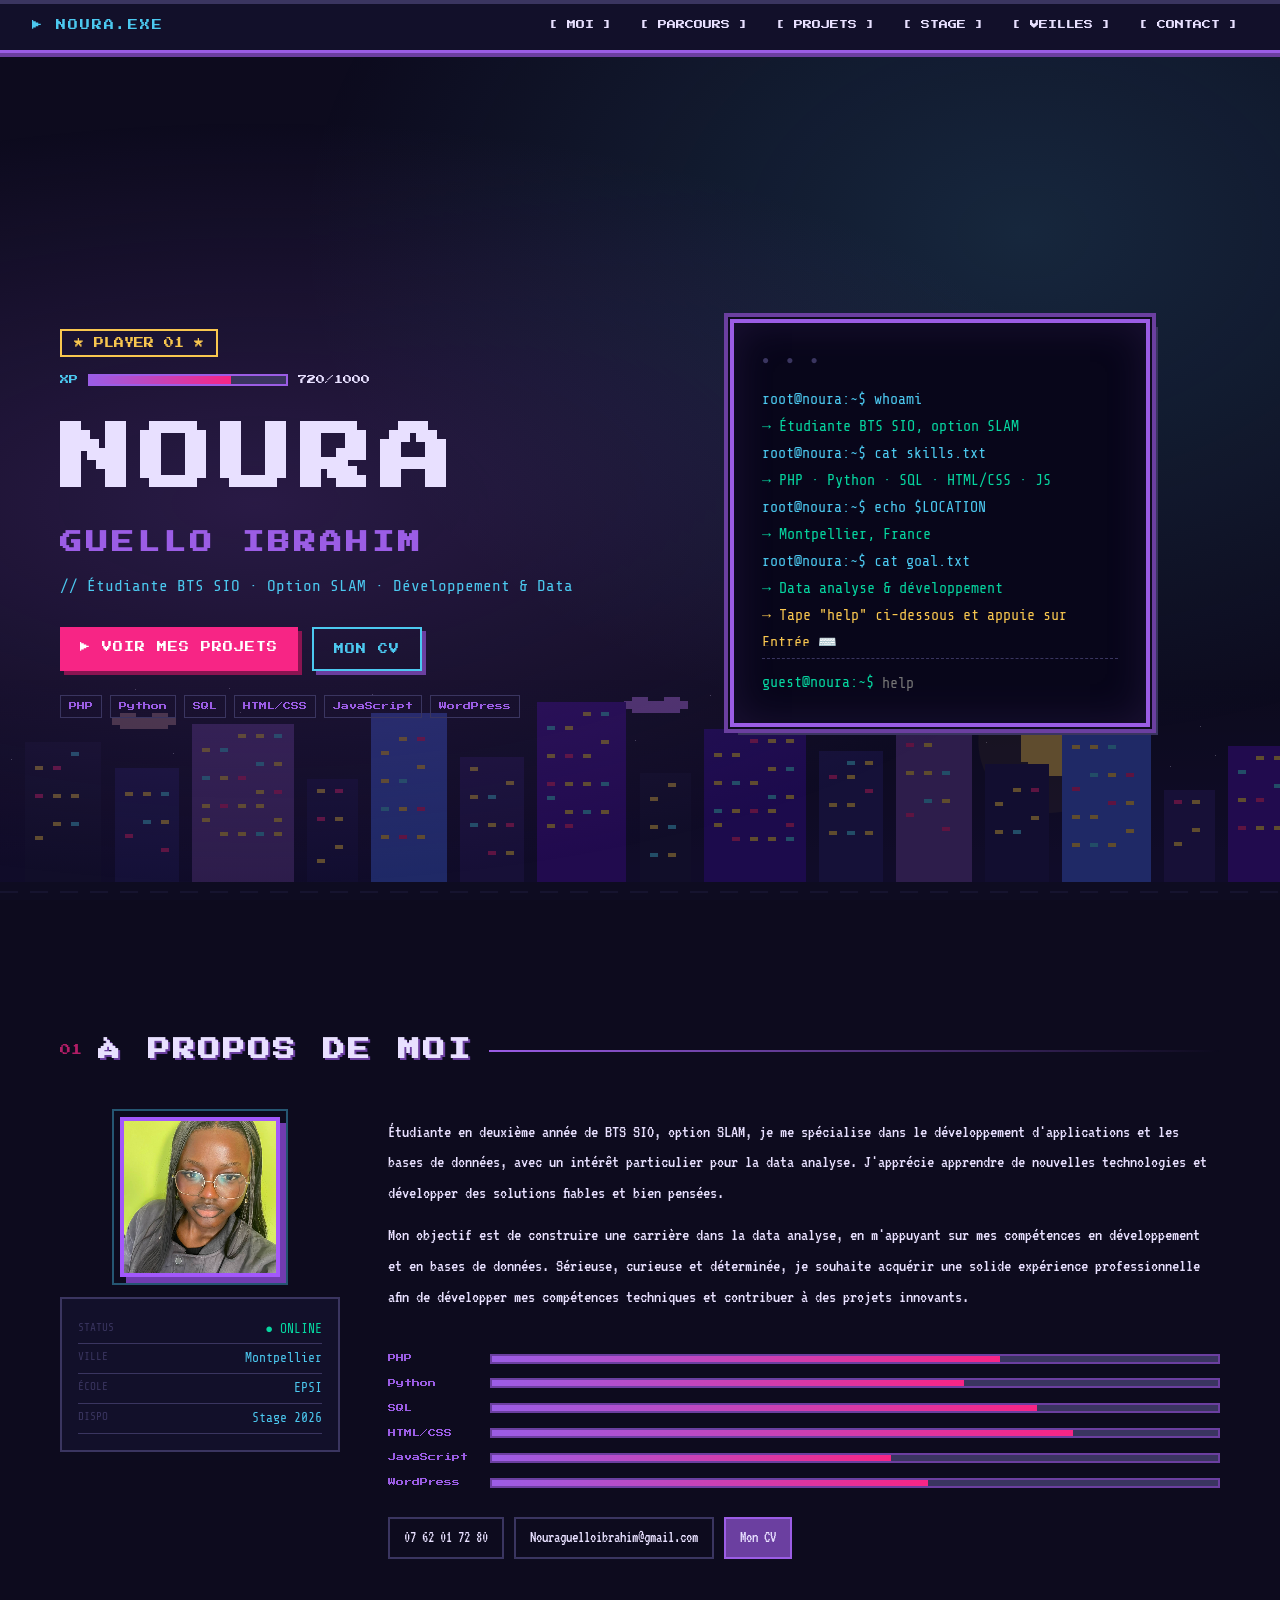
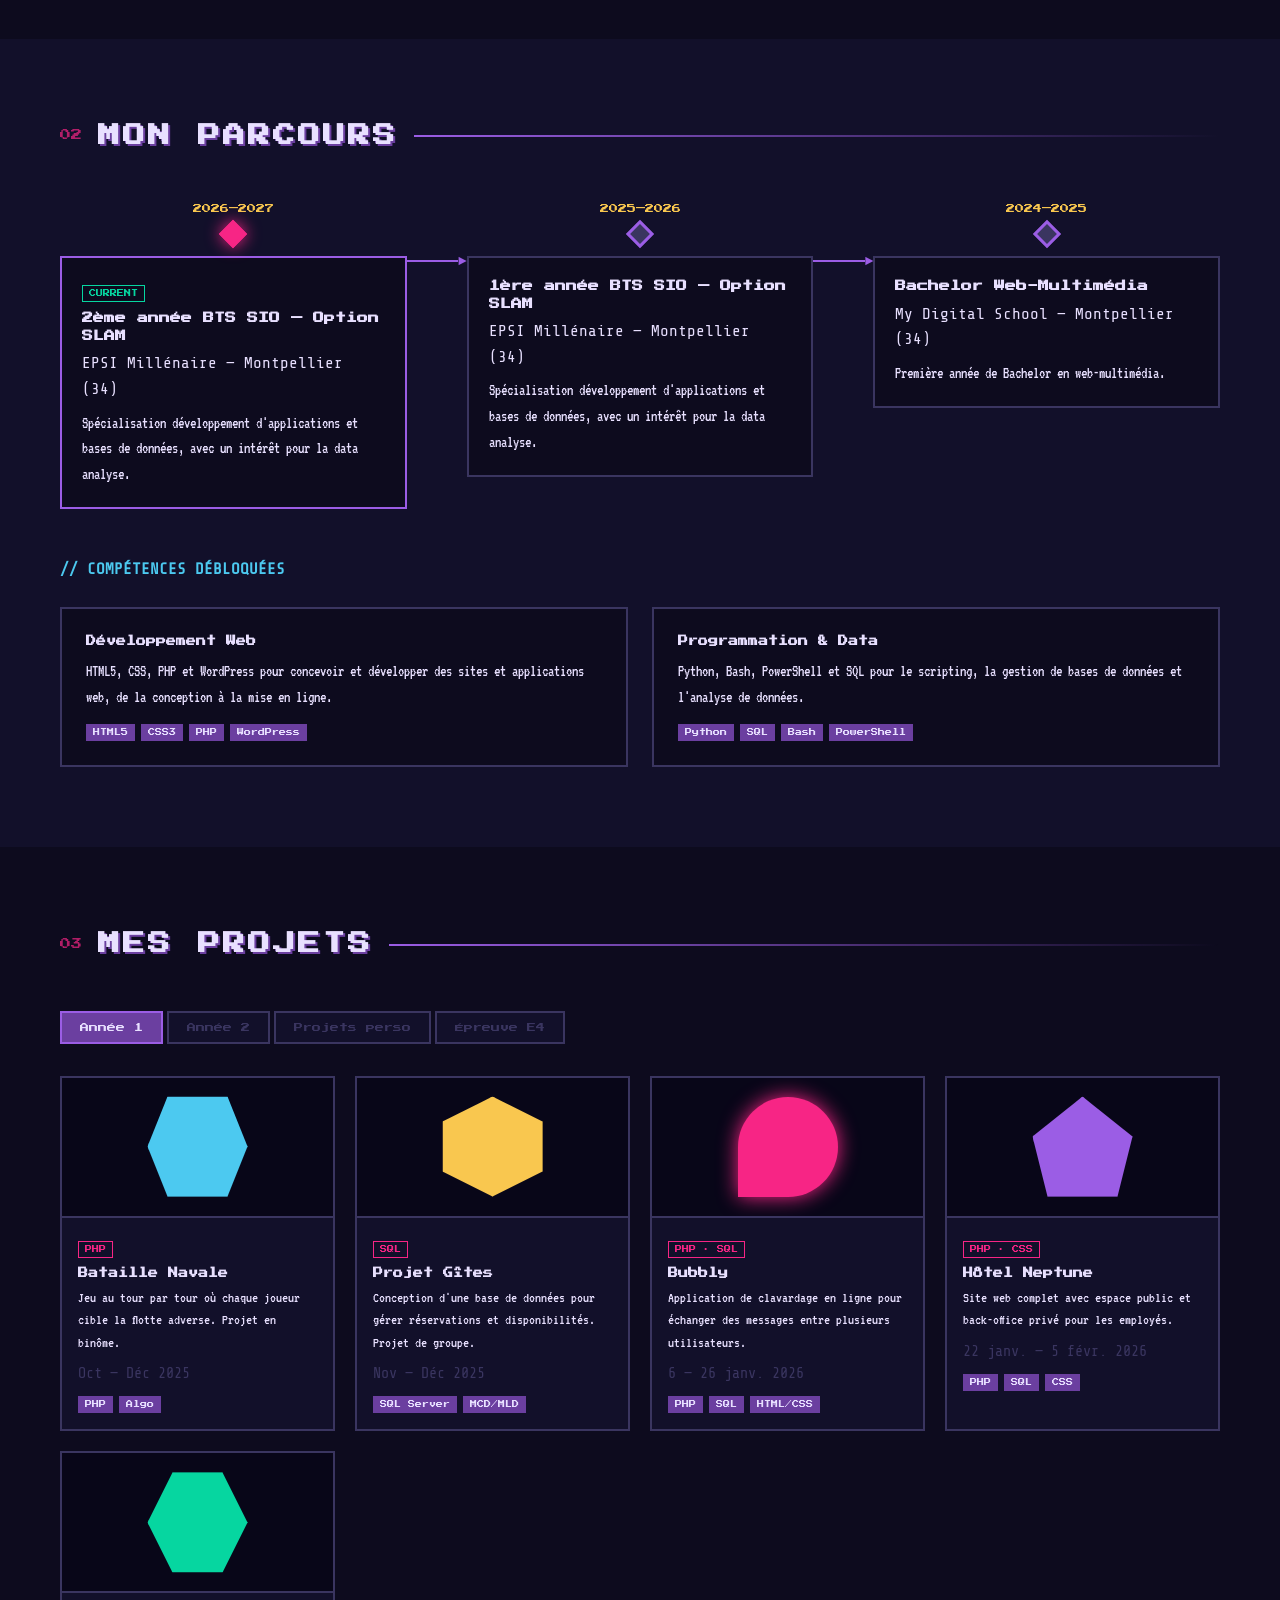
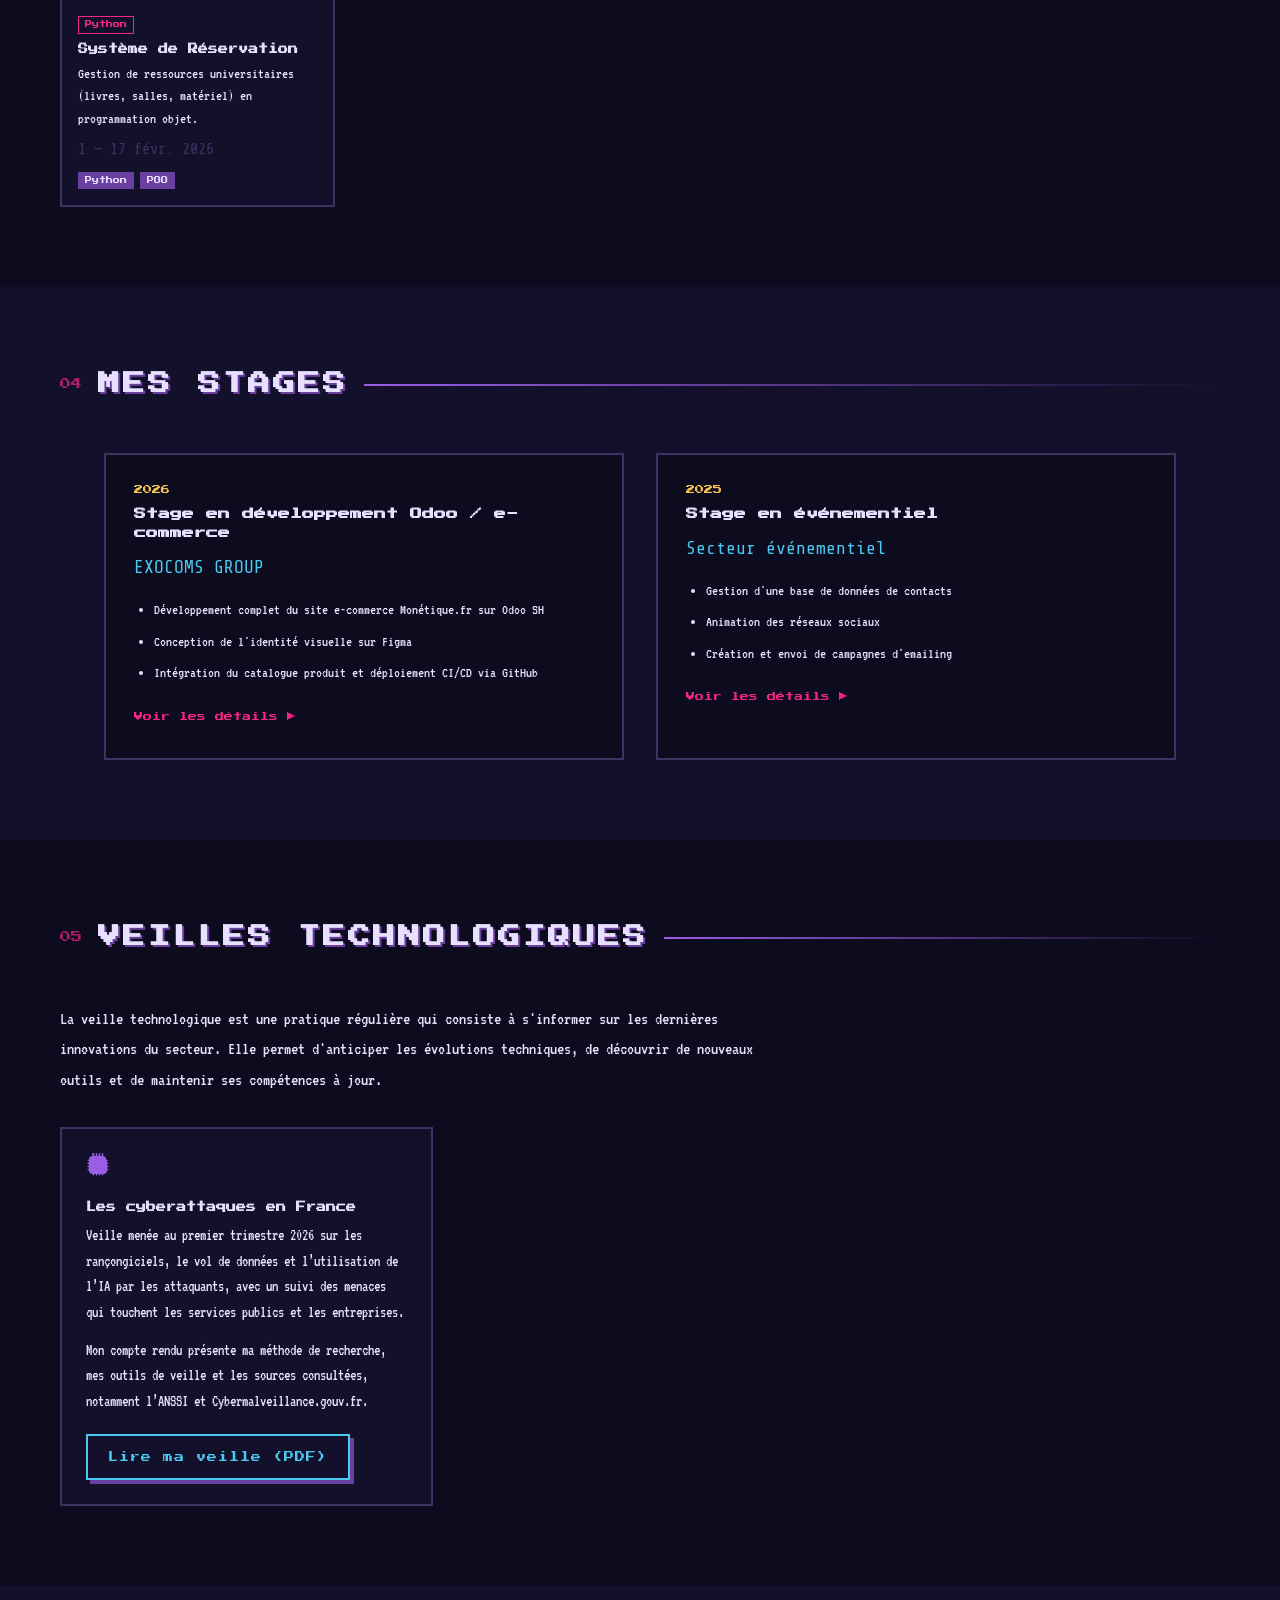
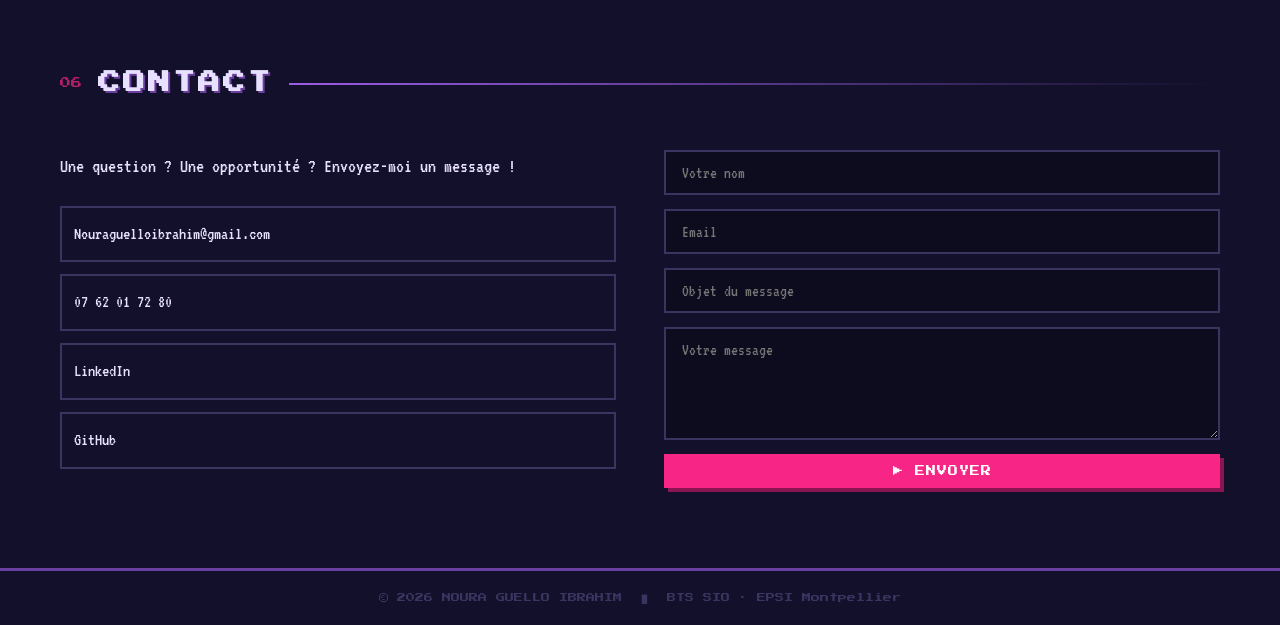
==== commit b69e9403: "ajout de ma veille sur les cyberattaques" ====
--- a/index.html
+++ b/index.html
@@ -458,15 +458,18 @@
   </div>
   <p class="section-intro">La veille technologique est une pratique régulière qui consiste à s'informer sur les dernières innovations du secteur. Elle permet d'anticiper les évolutions techniques, de découvrir de nouveaux outils et de maintenir ses compétences à jour.</p>
   <div class="veilles-grid">
-    <div class="veille-card coming">
+    <div class="veille-card">
       <div class="veille-icon">
         <svg xmlns="http://www.w3.org/2000/svg" width="24" height="24" fill="currentColor" viewBox="0 0 16 16">
           <path d="M5 0a.5.5 0 0 1 .5.5V2h1V.5a.5.5 0 0 1 1 0V2h1V.5a.5.5 0 0 1 1 0V2h1V.5a.5.5 0 0 1 1 0V2A2.5 2.5 0 0 1 13.5 4.5h.5a.5.5 0 0 1 0 1H14v1h.5a.5.5 0 0 1 0 1H14v1h.5a.5.5 0 0 1 0 1H14v1h.5a.5.5 0 0 1 0 1H14a2.5 2.5 0 0 1-2.5 2.5v.5a.5.5 0 0 1-1 0V14h-1v.5a.5.5 0 0 1-1 0V14h-1v.5a.5.5 0 0 1-1 0V14h-1v.5a.5.5 0 0 1-1 0V14A2.5 2.5 0 0 1 2 11.5h-.5a.5.5 0 0 1 0-1H2v-1H1.5a.5.5 0 0 1 0-1H2v-1H1.5a.5.5 0 0 1 0-1H2v-1H1.5a.5.5 0 0 1 0-1H2A2.5 2.5 0 0 1 4.5 2V1.5A.5.5 0 0 1 5 0"/>
         </svg>
       </div>
-      <h4>Veille à venir</h4>
-      <span class="badge-coming">En cours de construction</span>
-      <p>Ma première veille technologique sera bientôt disponible ici.</p>
+      <h4>Les cyberattaques en France</h4>
+      <p>Veille menée au premier trimestre 2026 sur les rançongiciels, le vol de données et l’utilisation de l’IA par les attaquants, avec un suivi des menaces qui touchent les services publics et les entreprises.</p>
+      <p>Mon compte rendu présente ma méthode de recherche, mes outils de veille et les sources consultées, notamment l’ANSSI et Cybermalveillance.gouv.fr.</p>
+      <!-- Le compte rendu est conservé dans docs/veille/. Pour l’actualiser,
+           remplace le PDF au même emplacement ou adapte le lien ci-dessous. -->
+      <a class="pixel-btn btn-secondary veille-document" href="docs/veille/veille-cyberattaques-france.pdf" target="_blank" rel="noopener noreferrer">Lire ma veille (PDF)</a>
     </div>
   </div>
 </section>
--- a/style.css
+++ b/style.css
@@ -1110,3 +1110,7 @@
   margin: 24px 0 12px;
 }
 .modal-tech { color: var(--purple-l); }
+
+/* Le lien du compte rendu reste séparé du résumé et s’adapte aux petits écrans. */
+.veille-card p + p { margin-top: 12px; }
+.veille-document { margin-top: 20px; white-space: normal; line-height: 1.8; }
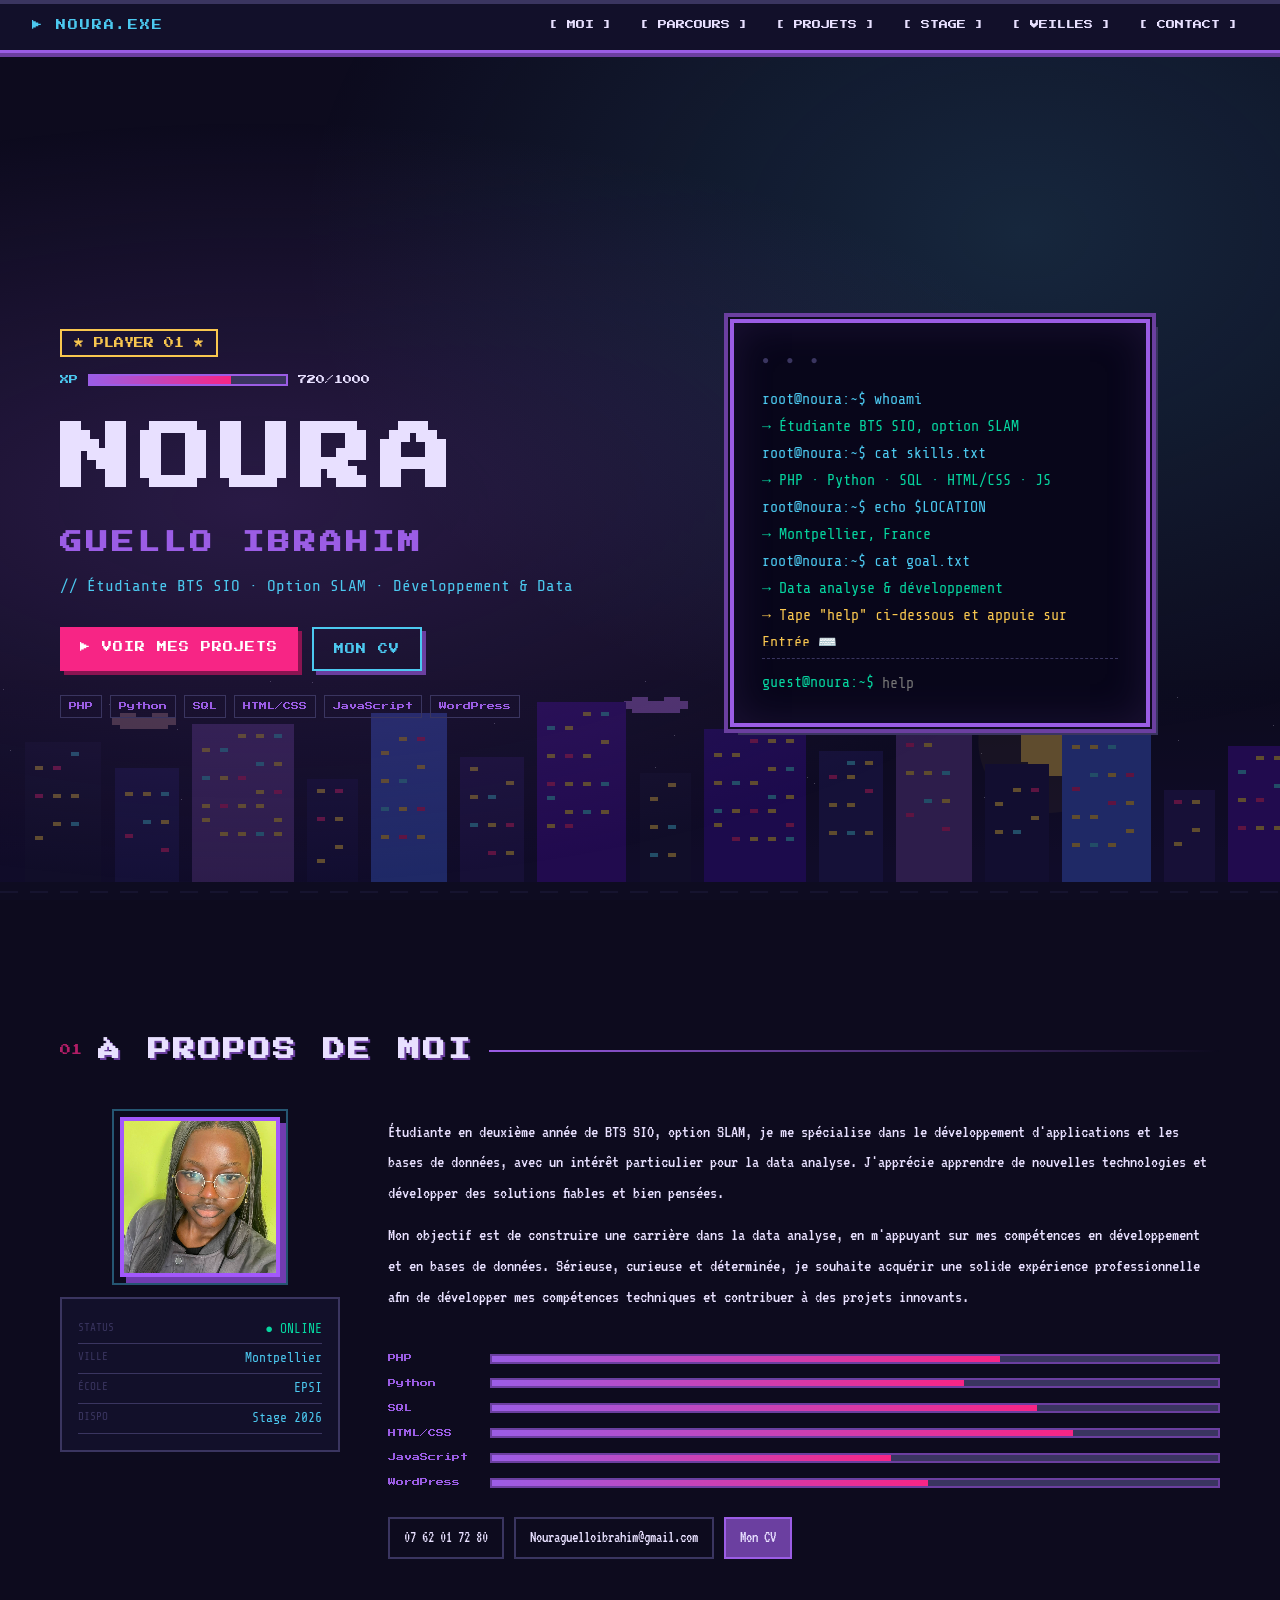
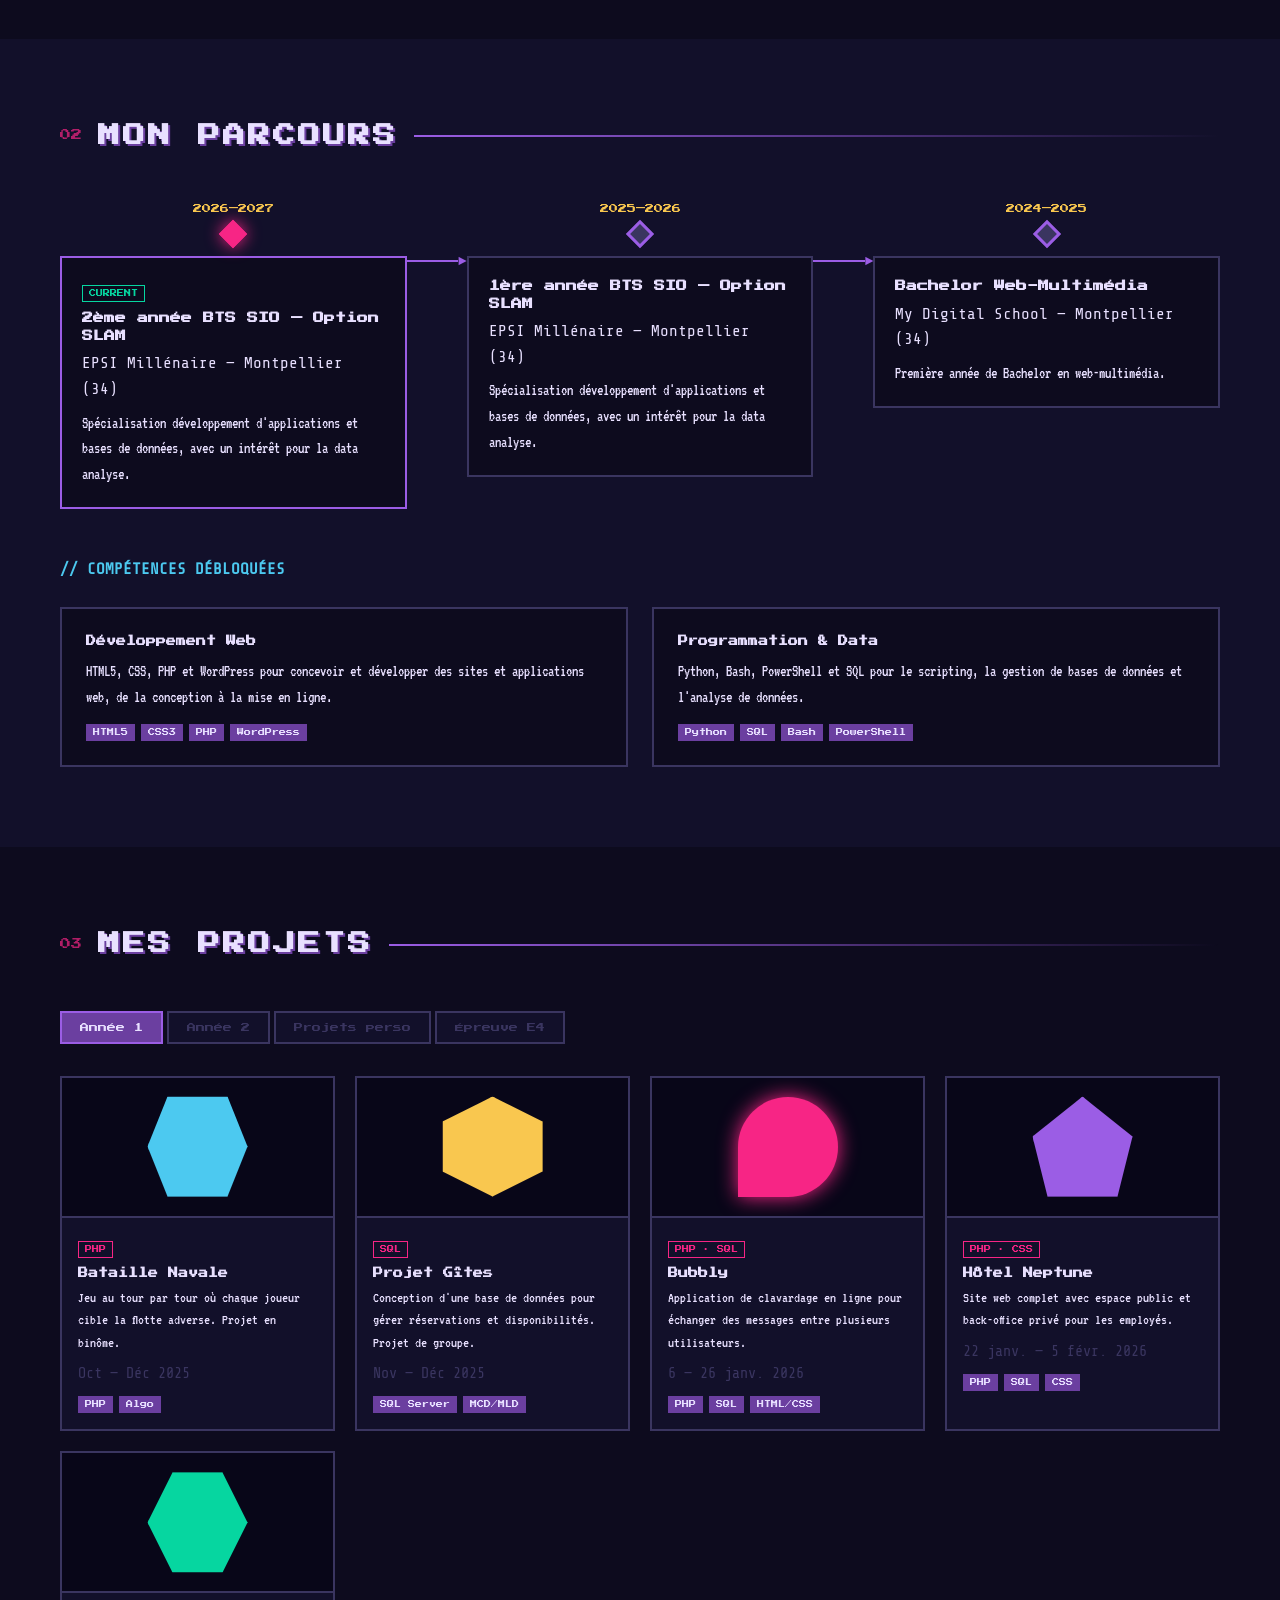
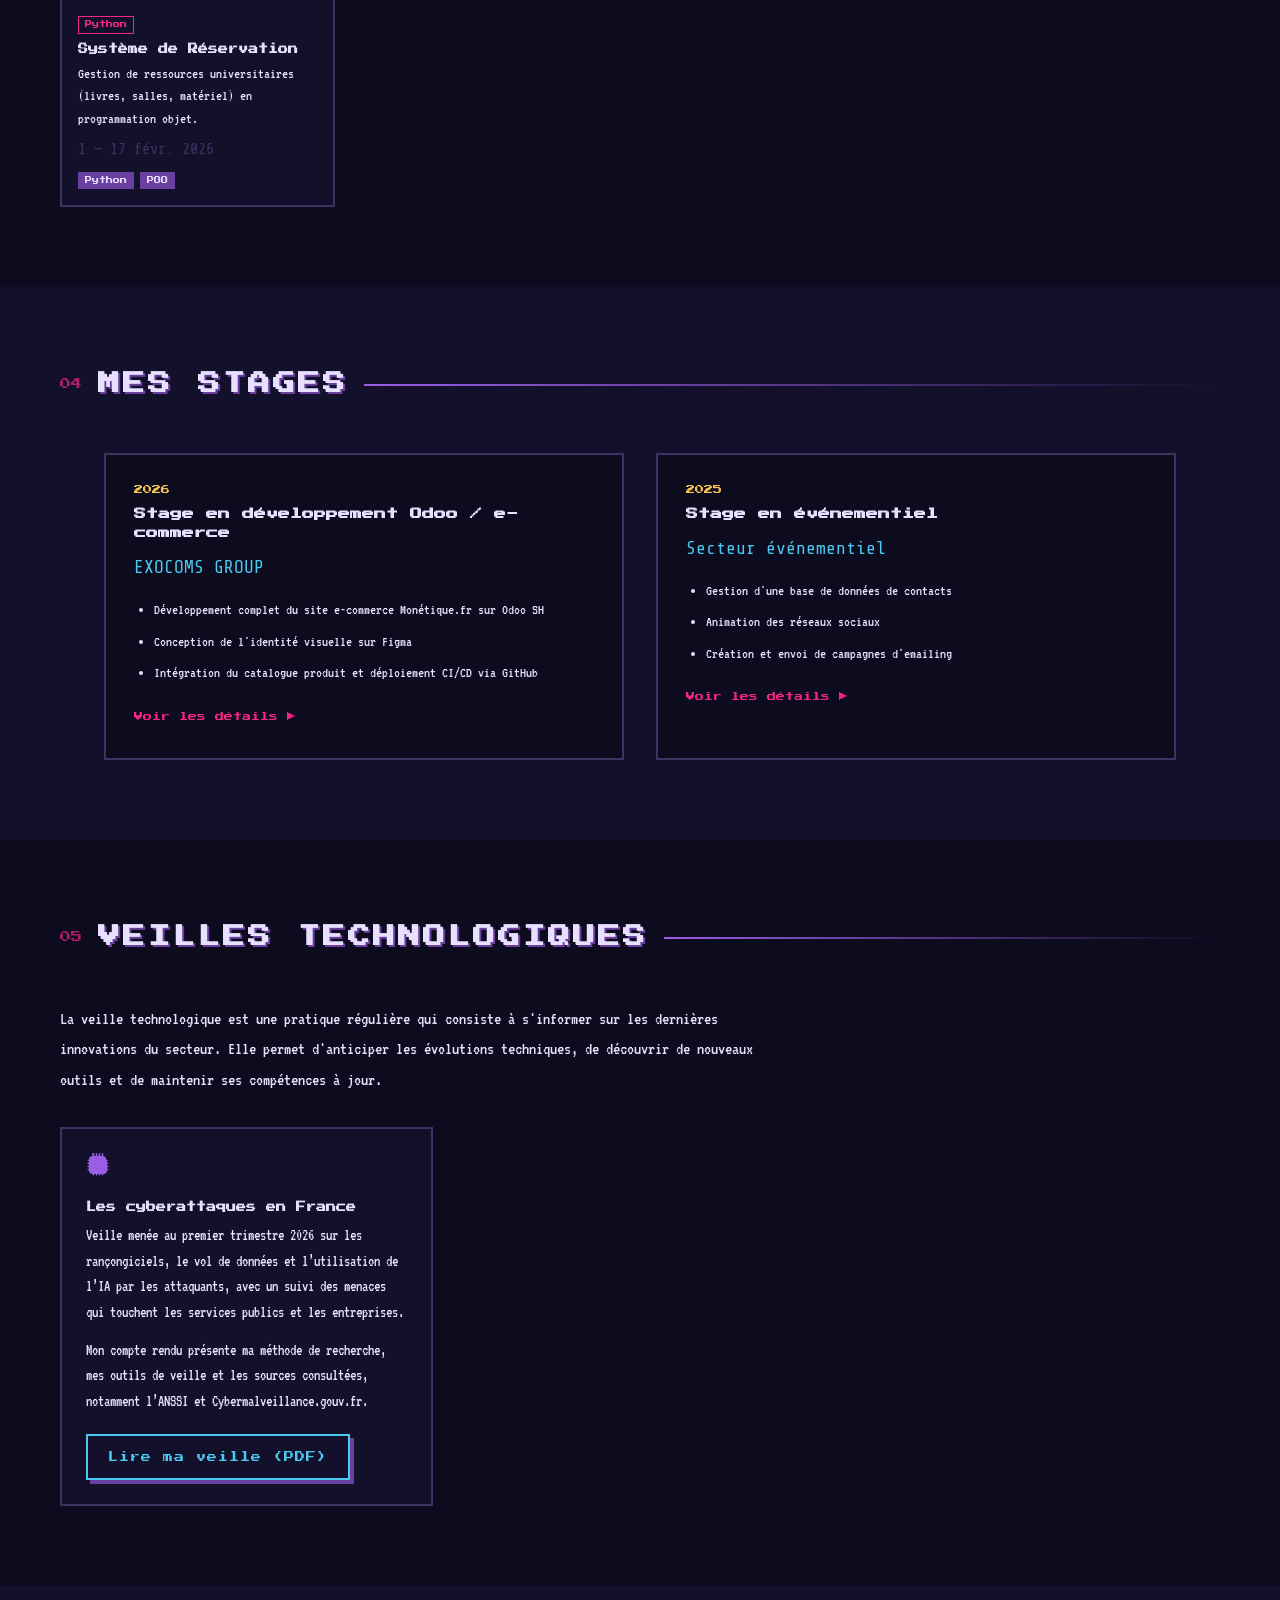
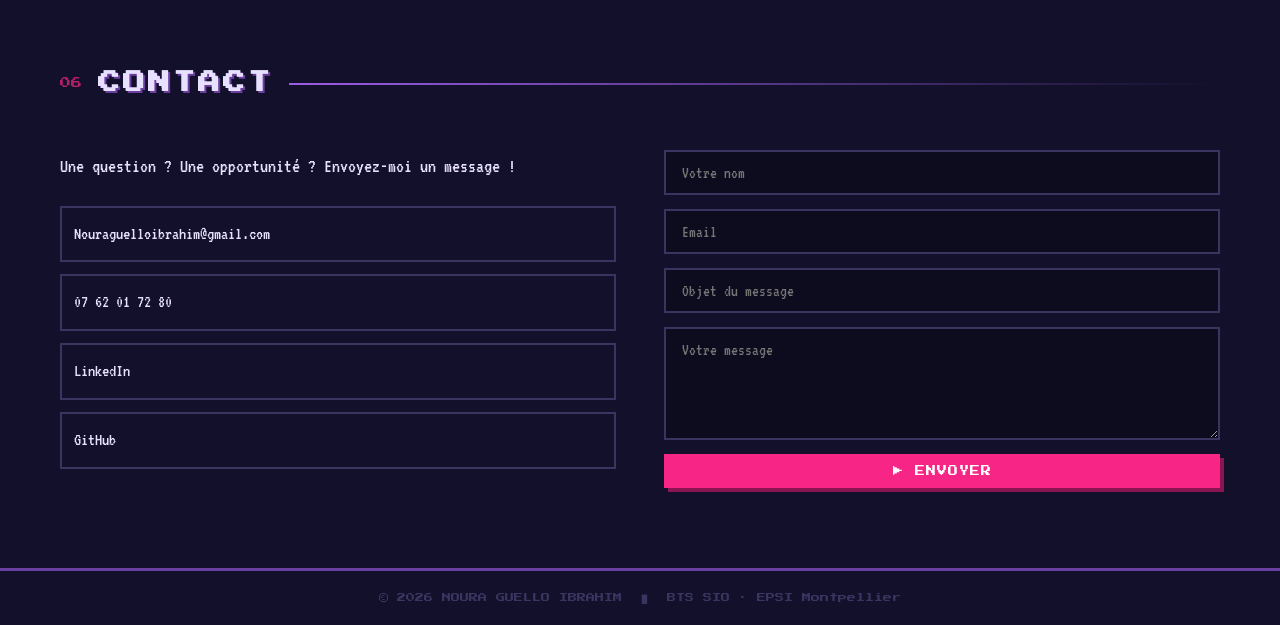
==== commit 54c7cf8b: "mise à jour des commentaires et ajout du tableau csv" ====
--- a/index.html
+++ b/index.html
@@ -4,6 +4,10 @@
   <meta charset="UTF-8">
   <meta name="viewport" content="width=device-width, initial-scale=1.0">
   <title>Noura Guello Ibrahim · Portfolio · BTS SIO SLAM</title>
+  <!--
+    La description et les propriétés og: servent aux moteurs de recherche et aux aperçus des liens partagés.
+    Quand la présentation du portfolio change, penser à actualiser aussi ces textes.
+  -->
   <meta name="description" content="Portfolio de Noura Guello Ibrahim, étudiante BTS SIO option SLAM à l'EPSI Montpellier — projets PHP, Python, SQL, bases de données et data analyse.">
   <meta name="theme-color" content="#0d0b1e">
   <meta property="og:type" content="website">
@@ -11,6 +15,10 @@
   <meta property="og:description" content="Étudiante BTS SIO SLAM — projets web, bases de données & data analyse.">
   <meta property="og:image" content="img/img.jpeg">
   <link rel="icon" href="data:image/svg+xml,%3Csvg xmlns='http://www.w3.org/2000/svg' viewBox='0 0 16 16'%3E%3Crect width='16' height='16' fill='%230d0b1e'/%3E%3Crect x='3' y='2' width='10' height='9' fill='%239b5de5'/%3E%3Crect x='5' y='4' width='2' height='2' fill='%230d0b1e'/%3E%3Crect x='9' y='4' width='2' height='2' fill='%230d0b1e'/%3E%3Crect x='5' y='12' width='2' height='2' fill='%23f72585'/%3E%3Crect x='9' y='12' width='2' height='2' fill='%234cc9f0'/%3E%3C/svg%3E">
+  <!--
+    Les polices sont chargées depuis Google Fonts. Leurs noms sont repris dans les variables de style.css.
+    Si elles ne sont pas disponibles, le navigateur utilise les polices de secours définies dans le CSS.
+  -->
   <link rel="preconnect" href="https://fonts.googleapis.com">
   <link rel="preconnect" href="https://fonts.gstatic.com" crossorigin>
   <link href="https://fonts.googleapis.com/css2?family=Press+Start+2P&family=VT323:wght@400&family=Share+Tech+Mono&display=swap" rel="stylesheet">
@@ -18,9 +26,12 @@
 </head>
 <body>
 
-<!-- Écran de chargement.
-     Les éléments bootBarFill, bootPct et bootTip sont mis à jour par js/chargement.js.
-     Tu peux changer les textes d’attente dans ce fichier JavaScript. -->
+<!--
+  Le chargement apparaît avant le contenu du portfolio, avec le nom, la barre et un petit texte d’attente.
+  Les trois id bootBarFill, bootPct et bootTip servent à mettre à jour ces éléments dans js/chargement.js.
+  Les phrases qui défilent et la durée minimale de cet écran se changent dans ce fichier JS.
+  Le logo reste fixe : il n’y a plus d’effet glitch dessus.
+-->
 <div id="bootScreen" class="boot-screen" role="status" aria-live="polite">
   <div class="boot-content">
     <div class="boot-badge">★ SYSTEM BOOT ★</div>
@@ -38,19 +49,30 @@
 <a href="#moi" class="skip-link">Aller au contenu principal</a>
 
 
-<!-- Avancement dans la page -->
+<!--
+  Cette barre tout en haut indique où on en est dans la page.
+  Elle se remplit quand on descend ; son calcul est dans js/navigation.js.
+  Elle est décorative, donc aria-hidden permet de ne pas la faire lire comme du contenu.
+-->
 <div class="scroll-xp-track" aria-hidden="true"><div class="scroll-xp-fill" id="scrollXpFill"></div></div>
 
-<!-- Ville en fond.
-     Le dessin est fait dans js/decor.js. Il reste fixe et s’adapte à la largeur de l’écran.
-     aria-hidden évite de faire lire ce décor aux lecteurs d’écran. -->
+<!--
+  La ville du bas est dessinée dans ce canvas par js/decor.js.
+  Ce n’est pas un fichier image à remplacer : pour changer les bâtiments ou les couleurs, il faut passer par ce JS.
+  Le décor reste fixe et se redessine seulement quand la taille de la fenêtre change.
+  Il ne contient aucune information à lire, d’où aria-hidden sur le bloc.
+-->
 <div class="city-bg" aria-hidden="true">
   <canvas id="cityCanvas"></canvas>
 </div>
 
 
-<!-- Menu.
-     Chaque href qui commence par # rejoint la section portant cet id. -->
+<!--
+  Le menu permet de rejoindre les grandes parties sans quitter la page.
+  Par exemple, href="#projets" fait descendre jusqu’au bloc qui a l’id projets.
+  Sur téléphone, navToggle ouvre les liens rangés dans navLinks ; js/navigation.js gère ce bouton.
+  Si on renomme l’id d’une section, il faut aussi corriger le lien correspondant ici.
+-->
 <nav class="pixel-nav">
   <div class="nav-logo">
     <span aria-hidden="true">▶</span> NOURA.EXE
@@ -68,9 +90,12 @@
   </div>
 </nav>
 
-<!-- Accueil.
-     Le nom et les boutons se modifient directement ici.
-     Les premières lignes du terminal sont écrites en HTML ; ses commandes sont dans js/terminal.js. -->
+<!--
+  C’est la première partie visible après le chargement : le nom, la présentation et les liens principaux.
+  Le bouton des projets rejoint la section plus bas ; celui du CV ouvre le PDF rangé dans docs/.
+  Le terminal à droite a ses premières lignes écrites ici, puis js/terminal.js ajoute les réponses aux commandes.
+  Pour changer la présentation de départ, on peut donc modifier ce HTML sans toucher aux commandes.
+-->
 <section id="hero" class="hero-section">
   <div class="hero-content">
     <div class="hero-badge">
@@ -106,6 +131,10 @@
         <div class="screen-line delay-7">→ Data analyse & développement</div>
         <div class="screen-line delay-7 terminal-hint">→ Tape "help" ci-dessous et appuie sur Entrée ⌨️</div>
       </div>
+      <!--
+        Ce champ envoie la commande au JavaScript quand on appuie sur Entrée.
+        Il ne lance rien sur un serveur : les réponses disponibles sont définies dans js/terminal.js.
+      -->
       <form id="terminalForm" class="terminal-input-row" autocomplete="off">
         <span class="terminal-prompt">guest@noura:~$</span>
         <input type="text" id="terminalInput" class="terminal-input" aria-label="Terminal interactif — tape une commande" placeholder="help">
@@ -114,9 +143,12 @@
   </div>
 </section>
 
-<!-- À propos.
-     La photo utilise un dessin de secours si son fichier ne se charge pas.
-     Les pourcentages des compétences se règlent avec la largeur de chaque skill-fill. -->
+<!--
+  Cette partie regroupe la photo, la présentation et les compétences.
+  La photo vient de img/img.jpeg. Si elle ne charge pas, son onerror affiche le portrait de secours préparé par js/avatar.js.
+  Pour modifier un niveau de compétence, on change la valeur width dans la barre concernée, par exemple 70%.
+  Les coordonnées et le lien du CV sont aussi écrits ici : penser à les mettre à jour ensemble s’ils changent.
+-->
 <section id="moi" class="pixel-section">
   <div class="section-header">
     <span class="section-num">01</span>
@@ -177,9 +209,12 @@
   </div>
 </section>
 
-<!-- Parcours.
-     Chaque timeline-node représente une étape. Pour en ajouter une, copie un bloc complet
-     et adapte la date, le titre et l’établissement. La classe active marque l’étape actuelle. -->
+<!--
+  Le parcours se lit étape par étape, de la formation actuelle vers les précédentes.
+  Chaque bloc timeline-node contient une année, un titre et le texte de présentation.
+  La classe active et le badge CURRENT signalent la formation en cours.
+  Pour ajouter une étape, reprendre un bloc complet et le séparateur timeline-connector placé entre deux étapes.
+-->
 <section id="parcours" class="pixel-section dark-section">
   <div class="section-header">
     <span class="section-num">02</span>
@@ -247,9 +282,12 @@
   </div>
 </section>
 
-<!-- Projets.
-     Chaque bouton data-tab correspond à un bloc qui porte le même id, plus bas.
-     Pour changer le classement, garde bien cette correspondance entre bouton et contenu. -->
+<!--
+  Les projets sont rangés dans quatre onglets. js/projets.js affiche celui sur lequel on clique.
+  Le data-tab d’un bouton doit reprendre l’id de son contenu : annee1, annee2, perso ou e4.
+  Chaque carte donne un résumé. Son onclick ouvre les détails conservés dans un template en bas de ce fichier.
+  Le résumé et les détails sont deux textes distincts : si un projet change, vérifier les deux.
+-->
 <section id="projets" class="pixel-section">
   <div class="section-header">
     <span class="section-num">03</span>
@@ -340,10 +378,12 @@
 
   <div id="annee2" class="tab-content">
     <div class="projects-grid">
-      <!-- Pour ajouter un projet, copie une carte existante et un template en bas du fichier.
-           Choisis une clé, par exemple « monprojet » : la carte appellera openModal('monprojet')
-           et le template devra avoir l’id « modal-monprojet ».
-           Remplace ensuite le titre, la description, les dates et les liens vers tes documents. -->
+      <!--
+        Cette carte sert de modèle pour les projets de deuxième année et contient encore des textes à remplacer.
+        Pour ajouter un vrai projet, copier la carte et lui choisir une clé, par exemple monprojet.
+        Son appel sera openModal('monprojet') ; il faudra ensuite créer un template avec l’id modal-monprojet en bas du fichier.
+        Compléter le titre, la description, la période et les technologies, puis ajouter les bons documents dans le template.
+      -->
       <div class="project-card" onclick="openModal('projet2a')">
         <div class="card-screen">
           <div class="card-pixel-art loading-art"></div>
@@ -362,7 +402,10 @@
 
   <div id="perso" class="tab-content">
     <div class="projects-grid">
-      <!-- Tes projets persos, pas faits pour l'ecole. Meme logique pour en ajouter un nouveau. -->
+      <!--
+        Les projets réalisés en dehors des cours sont regroupés ici.
+        Lumi utilise la même fenêtre de détails que les projets scolaires : sa fiche complète est dans modal-lumi plus bas.
+      -->
       <div class="project-card" onclick="openModal('lumi')">
         <div class="card-screen">
           <div class="card-pixel-art loading-art"></div>
@@ -383,8 +426,12 @@
     <div class="e4-container">
       <h3 class="e4-title">// Épreuve E4</h3>
       <p class="e4-intro">Mon tableau de synthèse présente mes réalisations professionnelles et les compétences mobilisées au cours de ma formation en BTS SIO, option SLAM.</p>
-      <!-- Le lien reste accessible sur mobile, même si le navigateur n’affiche pas le PDF intégré.
-           Pour remplacer le document, mets la nouvelle version au même emplacement dans docs/projet/. -->
+      <!--
+        Le tableau est affiché directement dans la page, mais le bouton permet aussi de l’ouvrir à part,
+        notamment si le navigateur du téléphone ne propose pas la lecture dans l’iframe.
+        Le document fourni porte le nom E5 ; il est rangé ici dans l’onglet E4 comme demandé.
+        Pour le remplacer, garder le même nom de fichier ou modifier à la fois le href du bouton et le src de l’iframe.
+      -->
       <p class="e4-document-link"><a class="pixel-btn btn-secondary" href="docs/projet/tableau-synthese-e5.pdf" target="_blank" rel="noopener noreferrer">↗ Ouvrir le tableau de synthèse (PDF · E5)</a></p>
       <div class="pdf-wrapper">
         <iframe src="docs/projet/tableau-synthese-e5.pdf" width="100%" height="650" loading="lazy" title="Tableau de synthèse des réalisations professionnelles — Épreuve E5"></iframe>
@@ -393,9 +440,12 @@
   </div>
 </section>
 
-<!-- Stages.
-     Chaque carte appelle openModal avec une clé qui correspond à un template en bas du fichier.
-     Modifie la carte pour le résumé, et le template correspondant pour les détails et les documents. -->
+<!--
+  Les cartes ci-dessous présentent les deux stages avec un résumé des missions.
+  Le clic sur une carte ouvre sa fiche détaillée : stage2026 correspond à modal-stage2026, et de même pour 2025.
+  Pour corriger une mission ou une période, regarder aussi le template concerné en bas du fichier.
+  Le rapport complet du stage Exocoms est accessible depuis sa fiche détaillée.
+-->
 
 <section id="stages" class="pixel-section dark-section">
   <div class="section-header">
@@ -406,7 +456,10 @@
 
   <div class="stage-world">
 
-    <!-- Stage 2026 -->
+    <!--
+      Stage chez Exocoms : ce résumé reste court pour donner un aperçu avant d’ouvrir les détails.
+      La fiche modal-stage2026 contient les missions développées, les apprentissages et le lien du rapport.
+    -->
     <div class="stage-card" onclick="openModal('stage2026')">
       <div class="stage-content">
         <div class="stage-year">2026</div>
@@ -425,7 +478,10 @@
       </div>
     </div>
 
-    <!-- Stage 2025 -->
+    <!--
+      Stage de 2025 dans l’événementiel : les trois missions principales sont présentées ici.
+      Le complément affiché au clic se trouve dans modal-stage2025.
+    -->
     <div class="stage-card" onclick="openModal('stage2025')">
       <div class="stage-content">
         <div class="stage-year">2025</div>
@@ -447,9 +503,11 @@
   </div>
 </section>
 
-<!-- Veille.
-     Les cartes regroupent les sujets suivis et leurs liens.
-     Tu peux reprendre la même structure pour ajouter une nouvelle veille. -->
+<!--
+  Cette section présente les sujets de veille et donne accès aux comptes rendus.
+  La carte actuelle concerne les cyberattaques en France et résume le document fourni.
+  Pour ajouter une autre veille, copier une veille-card dans cette grille, puis adapter le titre, le résumé et le lien PDF.
+-->
 <section id="veilles" class="pixel-section">
   <div class="section-header">
     <span class="section-num">05</span>
@@ -467,16 +525,22 @@
       <h4>Les cyberattaques en France</h4>
       <p>Veille menée au premier trimestre 2026 sur les rançongiciels, le vol de données et l’utilisation de l’IA par les attaquants, avec un suivi des menaces qui touchent les services publics et les entreprises.</p>
       <p>Mon compte rendu présente ma méthode de recherche, mes outils de veille et les sources consultées, notamment l’ANSSI et Cybermalveillance.gouv.fr.</p>
-      <!-- Le compte rendu est conservé dans docs/veille/. Pour l’actualiser,
-           remplace le PDF au même emplacement ou adapte le lien ci-dessous. -->
+      <!--
+        Le bouton ouvre le compte rendu original, conservé dans docs/veille/.
+        Pour publier une nouvelle version au même endroit, remplacer ce PDF en gardant son nom.
+        Si le fichier est renommé, modifier aussi le href du lien juste en dessous.
+      -->
       <a class="pixel-btn btn-secondary veille-document" href="docs/veille/veille-cyberattaques-france.pdf" target="_blank" rel="noopener noreferrer">Lire ma veille (PDF)</a>
     </div>
   </div>
 </section>
 
-<!-- Contact.
-     Les champs sont récupérés par js/contact.js grâce à leurs id : garde-les si tu modifies le formulaire.
-     L’envoi nécessite un serveur de contact ; son adresse se règle dans ce même fichier JavaScript. -->
+<!--
+  Les coordonnées à gauche permettent de prendre contact directement ; le formulaire est à droite.
+  js/contact.js récupère les champs grâce aux id f-name, f-email, f-subject et f-message : garder ces noms si on retouche la mise en page.
+  L’envoi passe par le serveur défini dans ce JS. Une page GitHub Pages seule ne peut pas recevoir les messages du formulaire.
+  Le bloc form-toast placé après le formulaire affiche le résultat de l’envoi ou le message d’erreur.
+-->
 <section id="contact" class="pixel-section dark-section">
   <div class="section-header">
     <span class="section-num">06</span>
@@ -518,7 +582,10 @@
   </div>
 </section>
 
-<!-- Pied de page -->
+<!--
+  Le pied de page termine le portfolio avec la signature et les informations courtes.
+  Son texte se modifie directement ici, indépendamment du menu et de la présentation d’accueil.
+-->
 <footer class="pixel-footer">
   <div class="footer-inner">
     <span>© 2026 NOURA GUELLO IBRAHIM</span>
@@ -527,12 +594,18 @@
   </div>
 </footer>
 
-<!-- Retour en haut -->
+<!--
+  Ce bouton remonte en haut de la page. Il est caché au départ grâce à hidden.
+  js/navigation.js le fait apparaître après 500 pixels de défilement et gère le retour en haut au clic.
+-->
 <button id="backToTop" class="back-to-top hidden" aria-label="Retour en haut de page">▲</button>
 
-<!-- Fenêtre des projets.
-     Ce cadre est partagé par tous les projets et stages : le JavaScript y place le bon template.
-     Un clic sur le fond, sur la croix ou sur Échap permet de le fermer. -->
+<!--
+  Une seule fenêtre sert à tous les projets et stages.
+  À l’ouverture, js/projets.js copie la fiche choisie dans modal-content et bloque le défilement derrière.
+  Un clic sur le fond, la croix ou Échap ferme la fenêtre ; un clic dans son contenu la laisse ouverte.
+  Les attributs du dialogue et le déplacement du focus permettent aussi de l’utiliser au clavier.
+-->
 <div id="modal-overlay" class="modal-overlay hidden" onclick="closeModal(event)">
   <div class="pixel-modal" id="modal-box" role="dialog" aria-modal="true" aria-label="Détails du projet">
     <button aria-label="Fermer la fenêtre" class="modal-close" onclick="closeModal()">✕</button>
@@ -540,9 +613,12 @@
   </div>
 </div>
 
-<!-- Contenu des projets.
-     Un template garde du HTML en réserve : il n’apparaît pas directement dans la page.
-     js/projets.js copie le bon contenu dans la fenêtre quand on clique sur une carte. -->
+<!--
+  Les fiches complètes sont conservées dans les templates qui suivent.
+  Leur contenu reste invisible tant que js/projets.js ne le copie pas dans la fenêtre au-dessus.
+  Le nom est important : une carte qui appelle openModal('bataille') cherche précisément le template modal-bataille.
+  Les liens vers les sujets, le code et les rapports se modifient dans ces fiches, et non dans la fenêtre partagée.
+-->
 <template id="modal-bataille">
   <div class="modal-inner">
     <div class="modal-badge">PHP</div>
@@ -629,8 +705,11 @@
     <h3>Stage en développement Odoo / e-commerce</h3>
     <p class="modal-date">23 avril — 12 juin 2026 · Exocoms Group</p>
     <p>Durant ces 7 semaines chez Exocoms Group, j’ai travaillé sur le site e-commerce Monétique.fr, consacré aux solutions de paiement et hébergé sur Odoo SH. Mon objectif était de créer une vitrine adaptée à l’entreprise et de mettre en valeur son catalogue de 80 produits.</p>
-    <!-- Les missions ci-dessous résument le rapport de stage. Le PDF reste disponible à la fin
-         pour consulter la démarche complète, les choix techniques et les exemples de réalisation. -->
+    <!--
+      Le texte suivant résume les missions décrites dans le rapport Exocoms : conception, développement, catalogue, tests et déploiement.
+      La partie sur les apprentissages complète ce résumé, puis le bouton donne accès au rapport entier.
+      Pour ajouter une précision, la placer dans la mission concernée plutôt que d’allonger le paragraphe d’introduction.
+    -->
     <h4 class="modal-subtitle">Mes principales missions</h4>
     <ul class="modal-list">
       <li><strong>Conception visuelle :</strong> création des maquettes sur Figma et définition d’une identité graphique cohérente pour le site.</li>
@@ -661,6 +740,10 @@
   </div>
 </template>
 
+<!--
+  Cette fiche va avec la carte de démonstration de deuxième année.
+  Remplacer aussi son lien PDF avant de l’utiliser : le chemin nom-du-dossier/nom-du-fichier.pdf est encore un exemple.
+-->
 <template id="modal-projet2a">
   <div class="modal-inner">
     <div class="modal-badge">LANGAGE</div>
@@ -673,8 +756,11 @@
   </div>
 </template>
 
-<!-- Les scripts attendent que le HTML soit prêt grâce à defer, puis sont exécutés dans cet ordre.
-     Chaque fichier s’occupe d’une fonctionnalité pour faciliter les modifications. -->
+<!--
+  Chaque fichier JS s’occupe d’une partie du site : chargement, décor, navigation, projets, contact, avatar et terminal.
+  L’attribut defer laisse le navigateur lire le HTML avant de lancer ces fichiers, pour que les éléments recherchés existent déjà.
+  Si on ajoute un fichier dans js/, il faut aussi ajouter sa balise script ici pour qu’il soit exécuté.
+-->
 <script src="js/chargement.js" defer></script>
 <script src="js/decor.js" defer></script>
 <script src="js/navigation.js" defer></script>
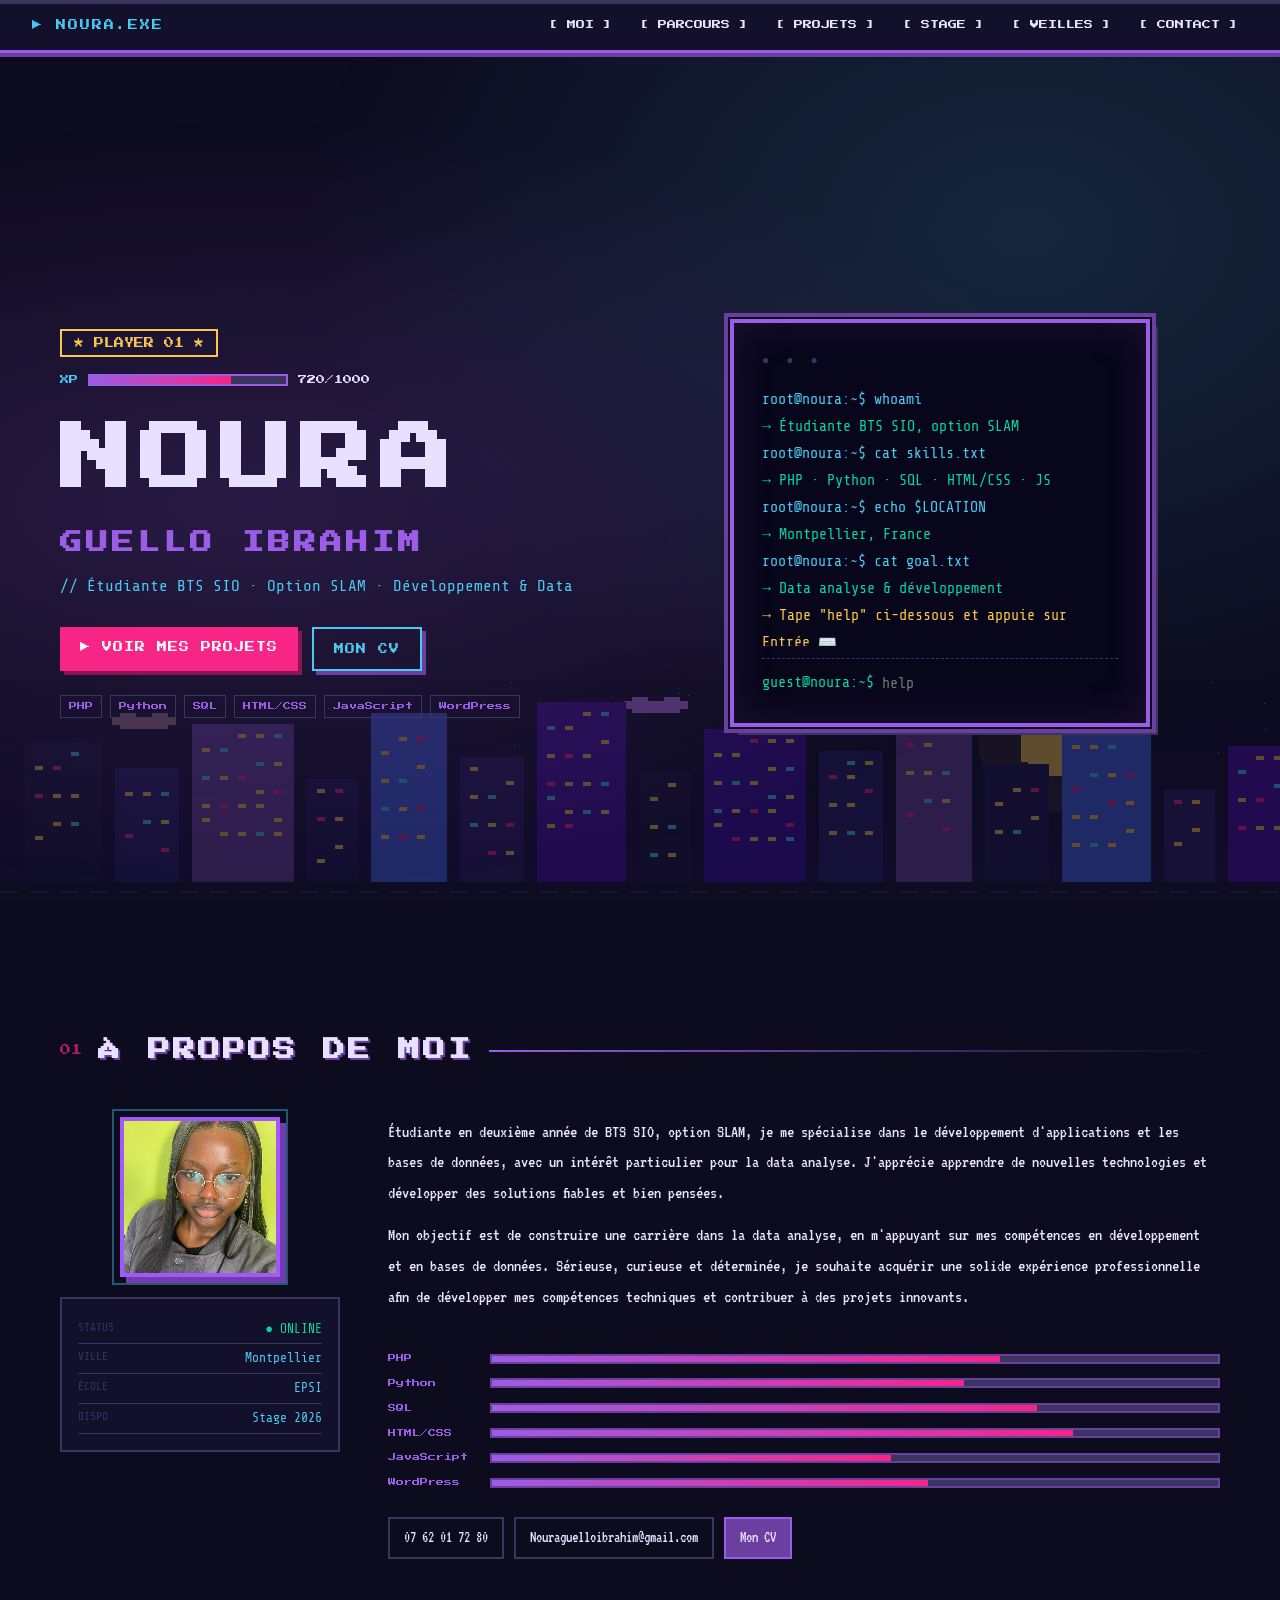
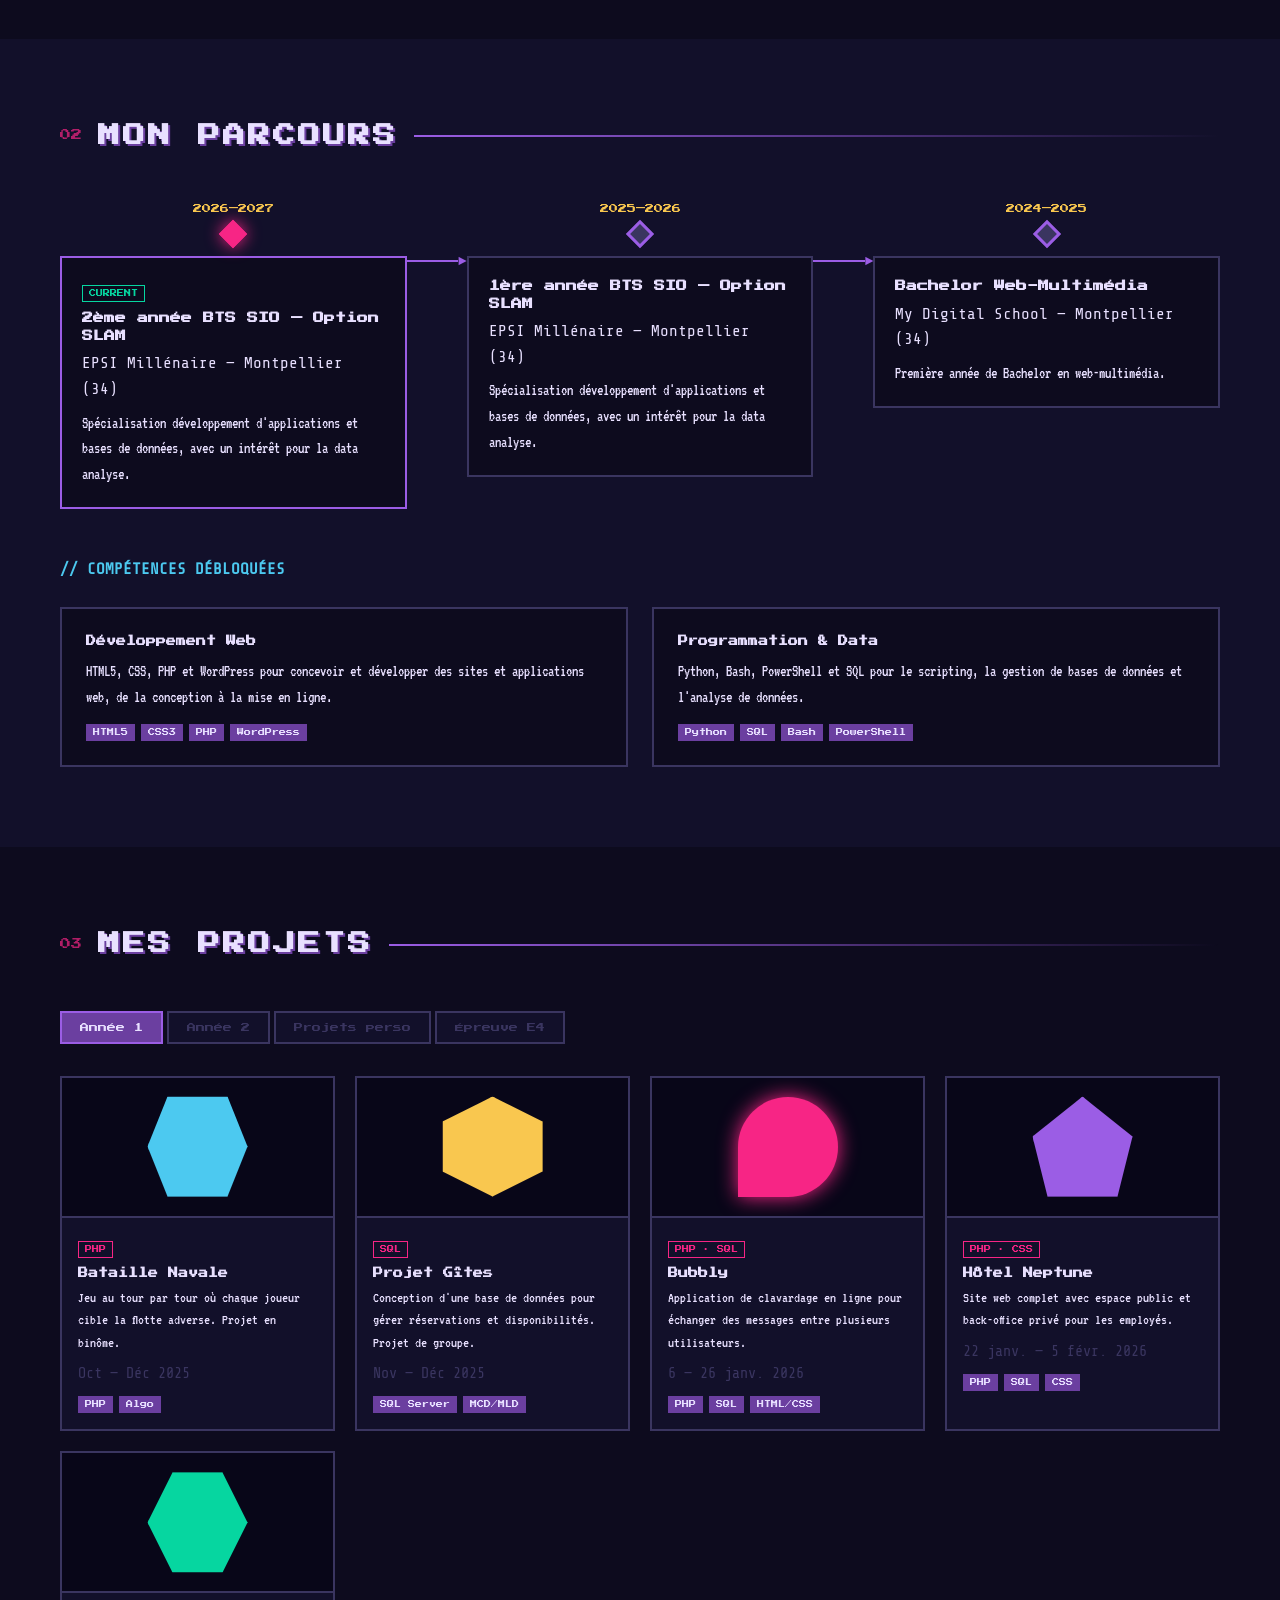
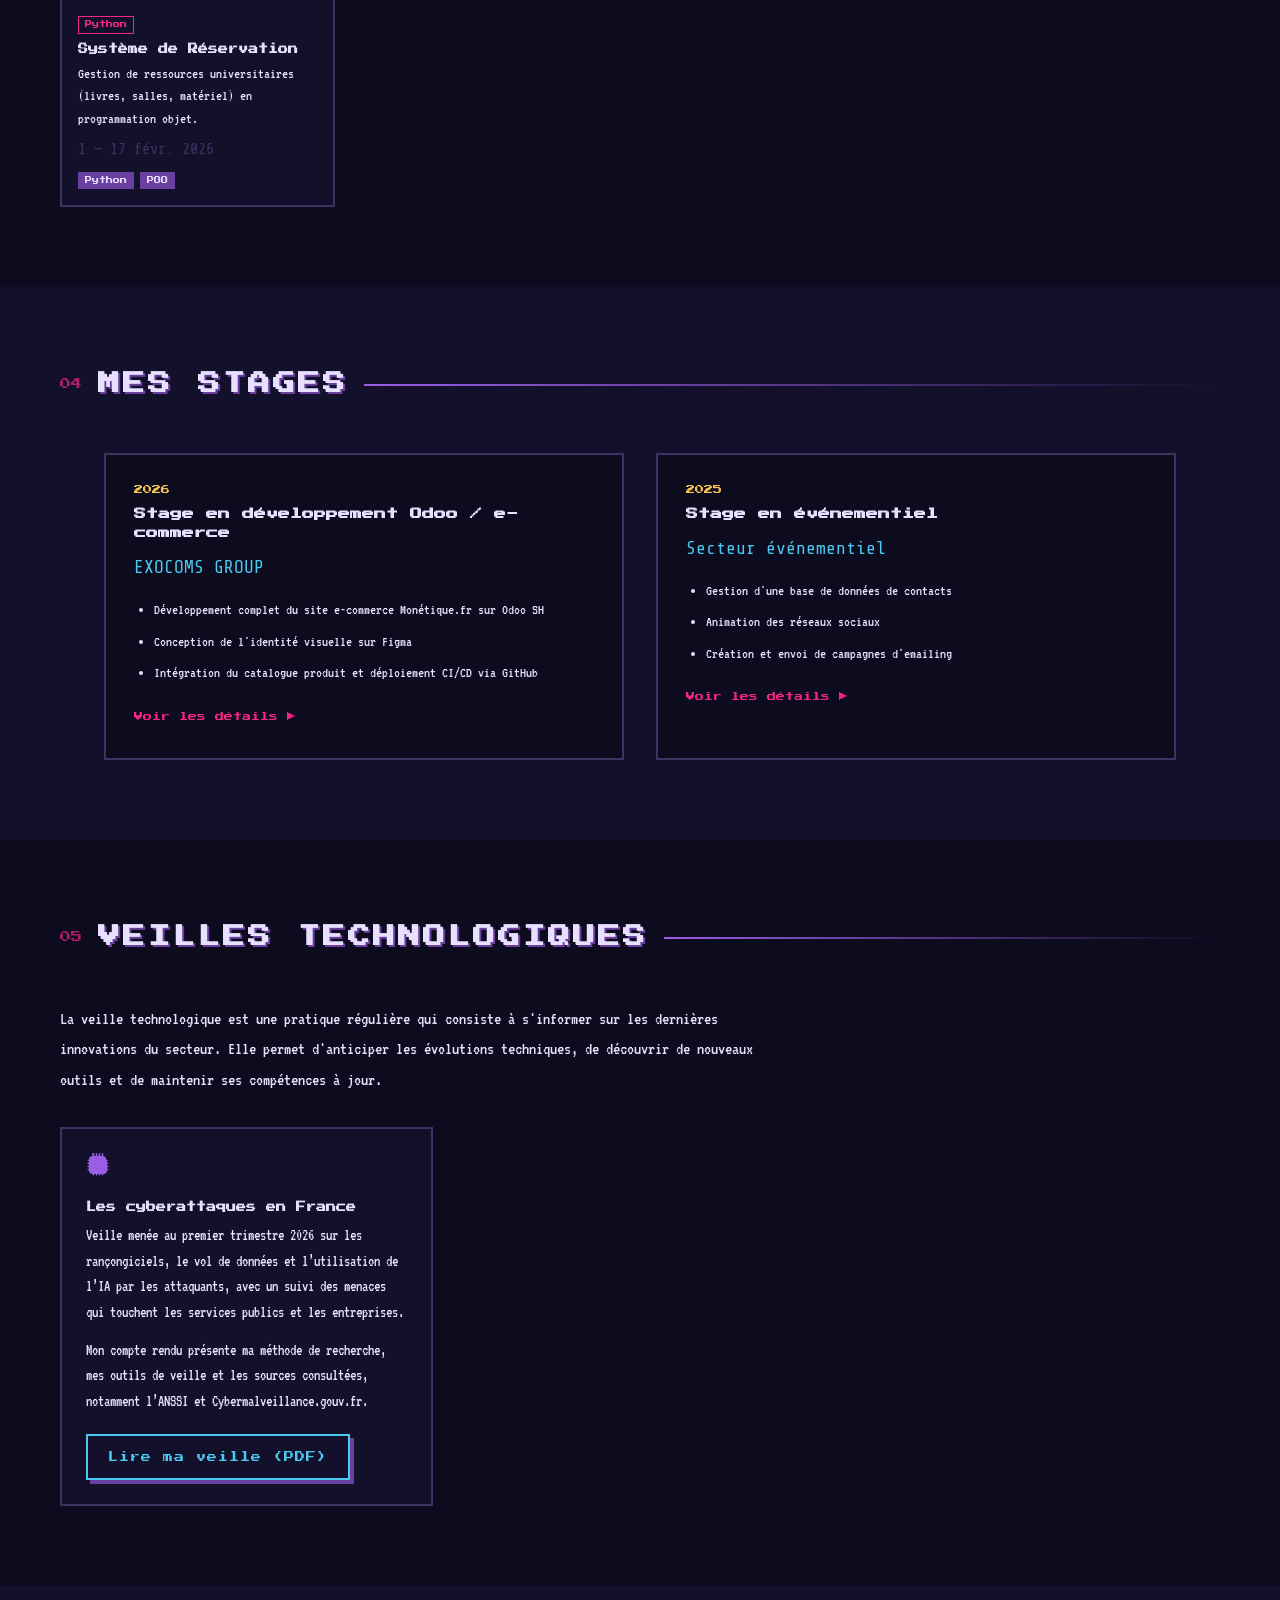
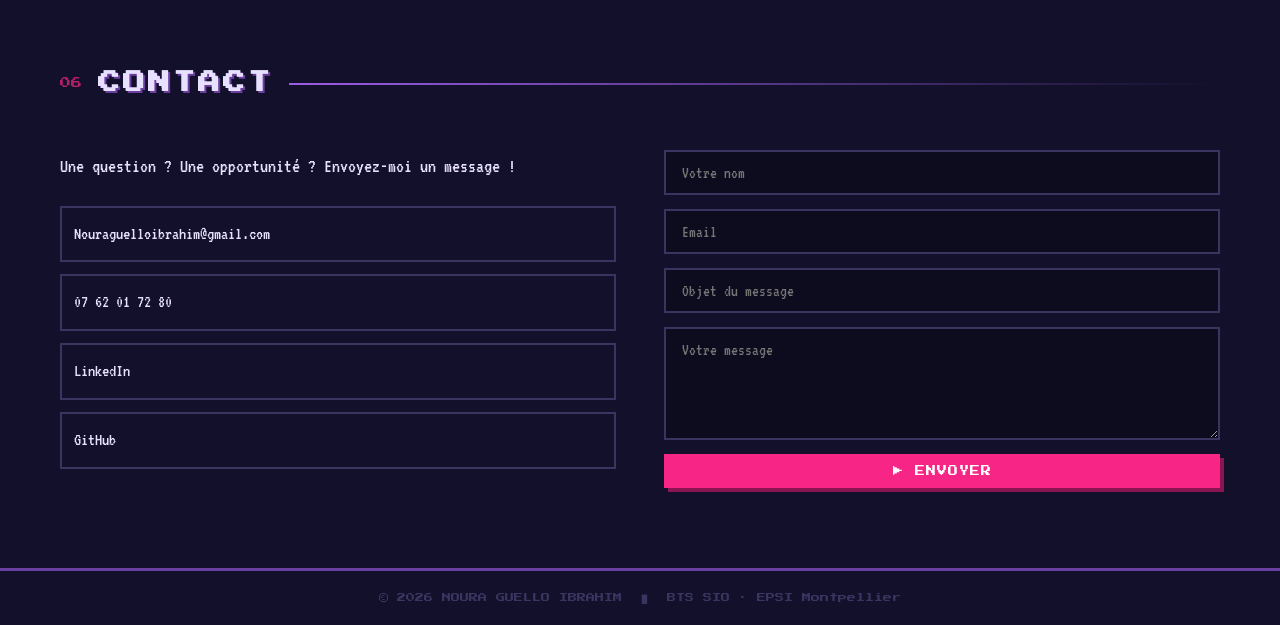
==== commit 72856274: "tableau excel dans la partie E4" ====
--- a/index.html
+++ b/index.html
@@ -427,15 +427,11 @@
       <h3 class="e4-title">// Épreuve E4</h3>
       <p class="e4-intro">Mon tableau de synthèse présente mes réalisations professionnelles et les compétences mobilisées au cours de ma formation en BTS SIO, option SLAM.</p>
       <!--
-        Le tableau est affiché directement dans la page, mais le bouton permet aussi de l’ouvrir à part,
-        notamment si le navigateur du téléphone ne propose pas la lecture dans l’iframe.
-        Le document fourni porte le nom E5 ; il est rangé ici dans l’onglet E4 comme demandé.
-        Pour le remplacer, garder le même nom de fichier ou modifier à la fois le href du bouton et le src de l’iframe.
+        Le tableau se télécharge au format Excel pour pouvoir être consulté et complété.
+        Pour le mettre à jour, remplacer le fichier dans docs/projet/ en gardant le même nom.
+        Les navigateurs ne lisent pas directement un fichier Excel comme un PDF : on propose donc un téléchargement.
       -->
-      <p class="e4-document-link"><a class="pixel-btn btn-secondary" href="docs/projet/tableau-synthese-e5.pdf" target="_blank" rel="noopener noreferrer">↗ Ouvrir le tableau de synthèse (PDF · E5)</a></p>
-      <div class="pdf-wrapper">
-        <iframe src="docs/projet/tableau-synthese-e5.pdf" width="100%" height="650" loading="lazy" title="Tableau de synthèse des réalisations professionnelles — Épreuve E5"></iframe>
-      </div>
+      <p class="e4-document-link"><a class="pixel-btn btn-secondary" href="docs/projet/tableau-synthese-e5.xlsx" download="Tableau de synthèse Épreuve E5.xlsx">Télécharger le tableau de synthèse (Excel · E5)</a></p>
     </div>
   </div>
 </section>
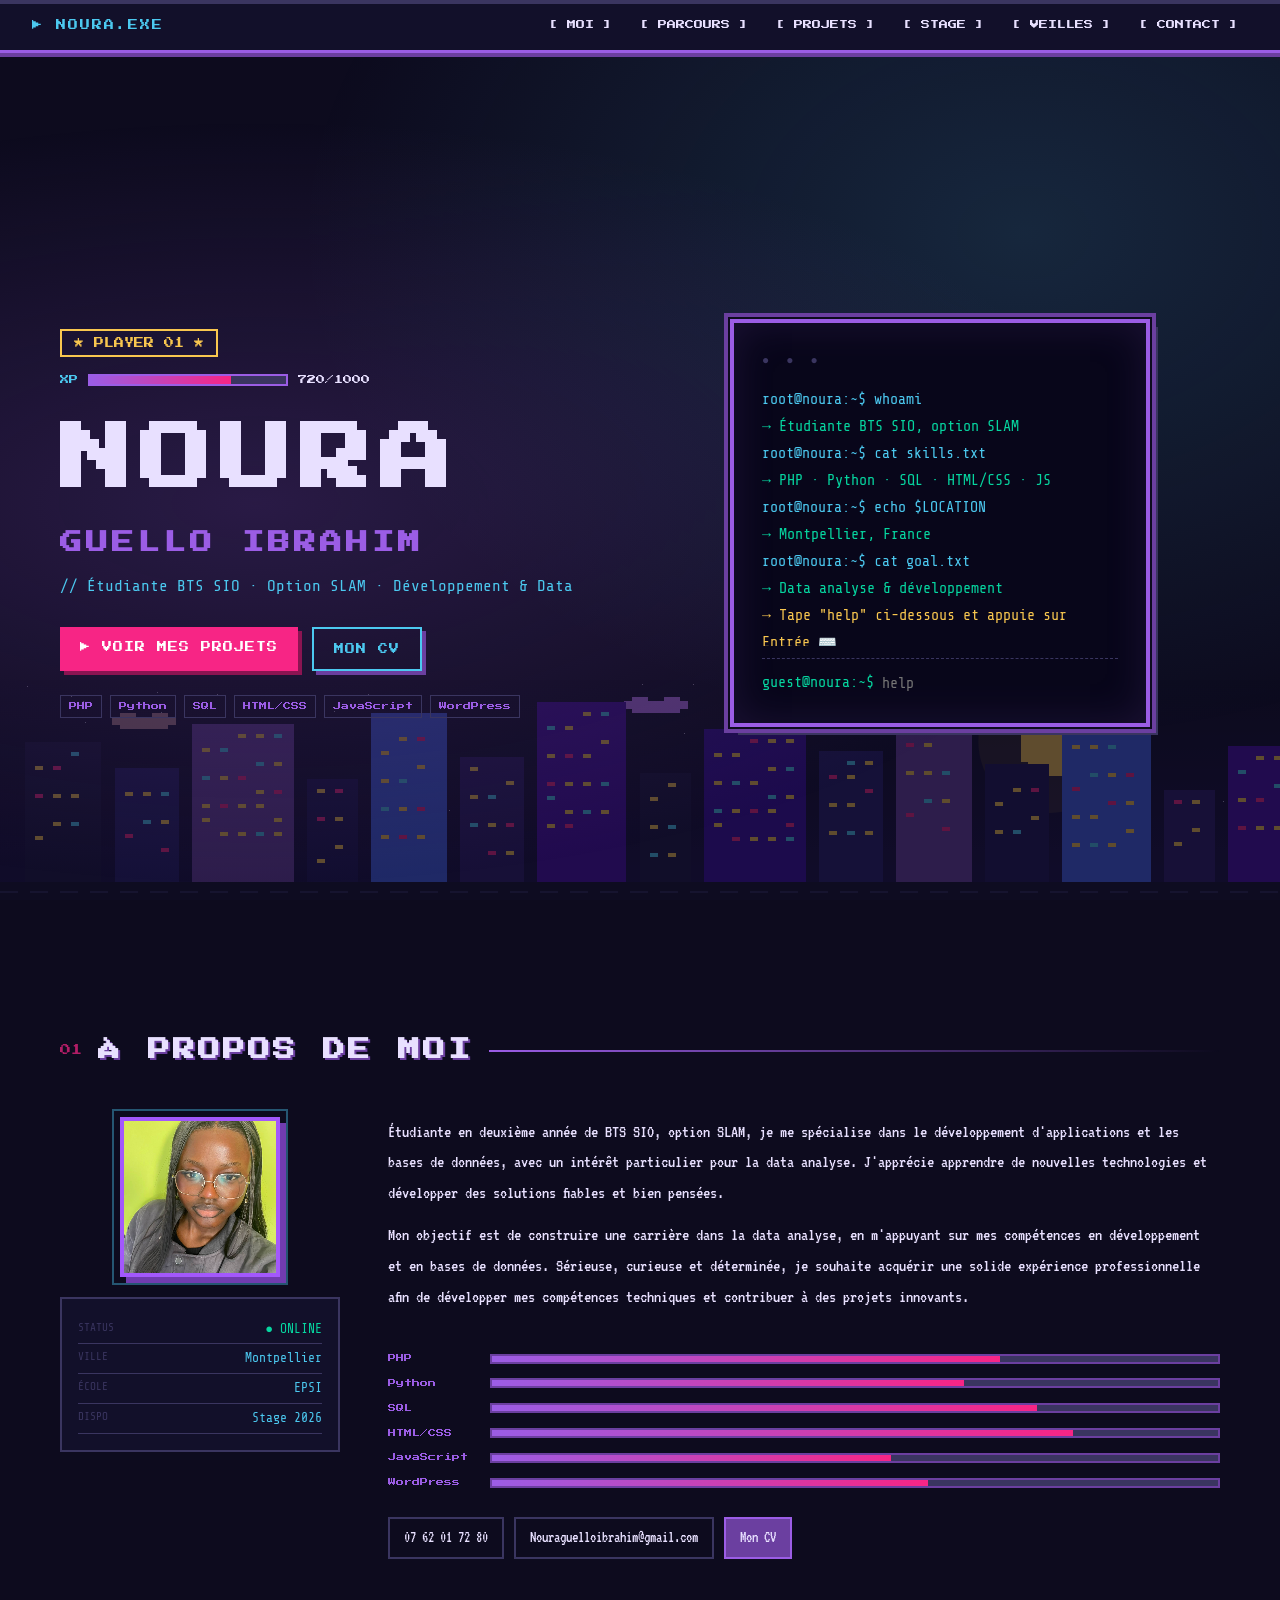
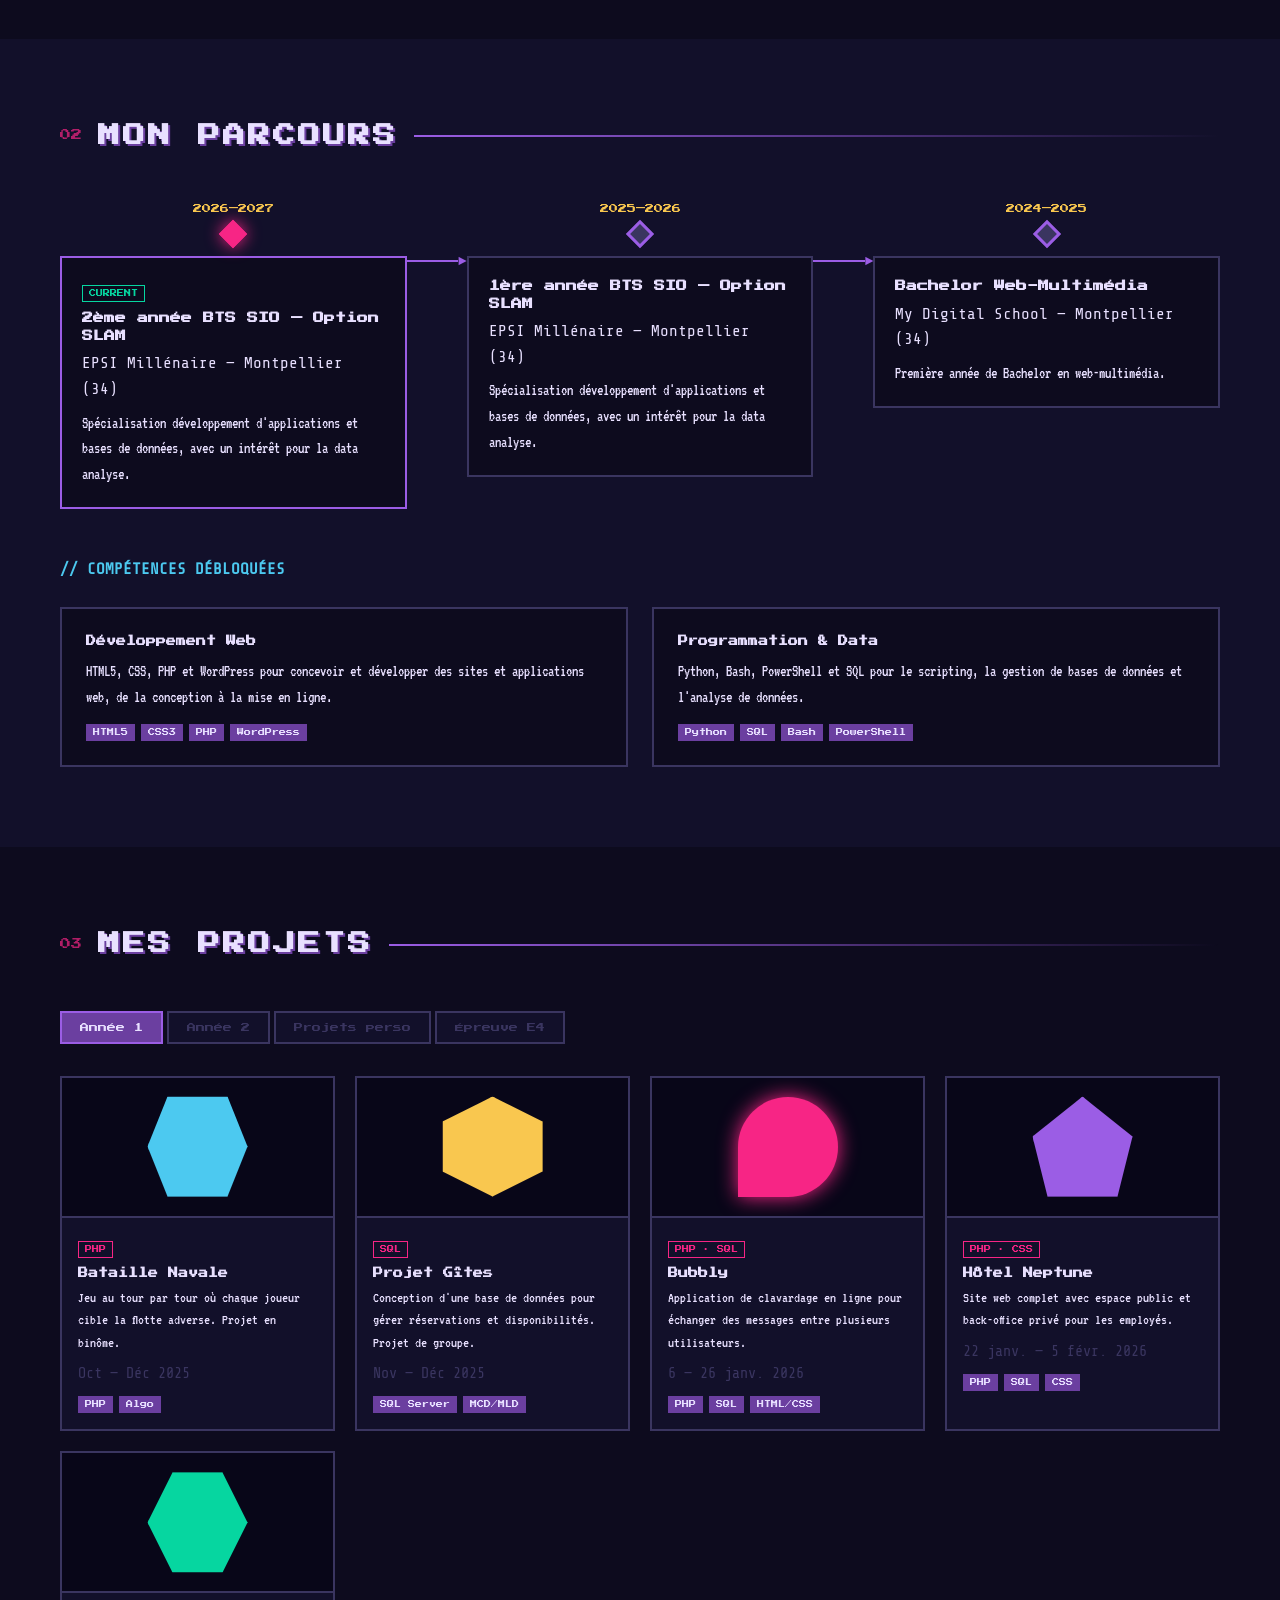
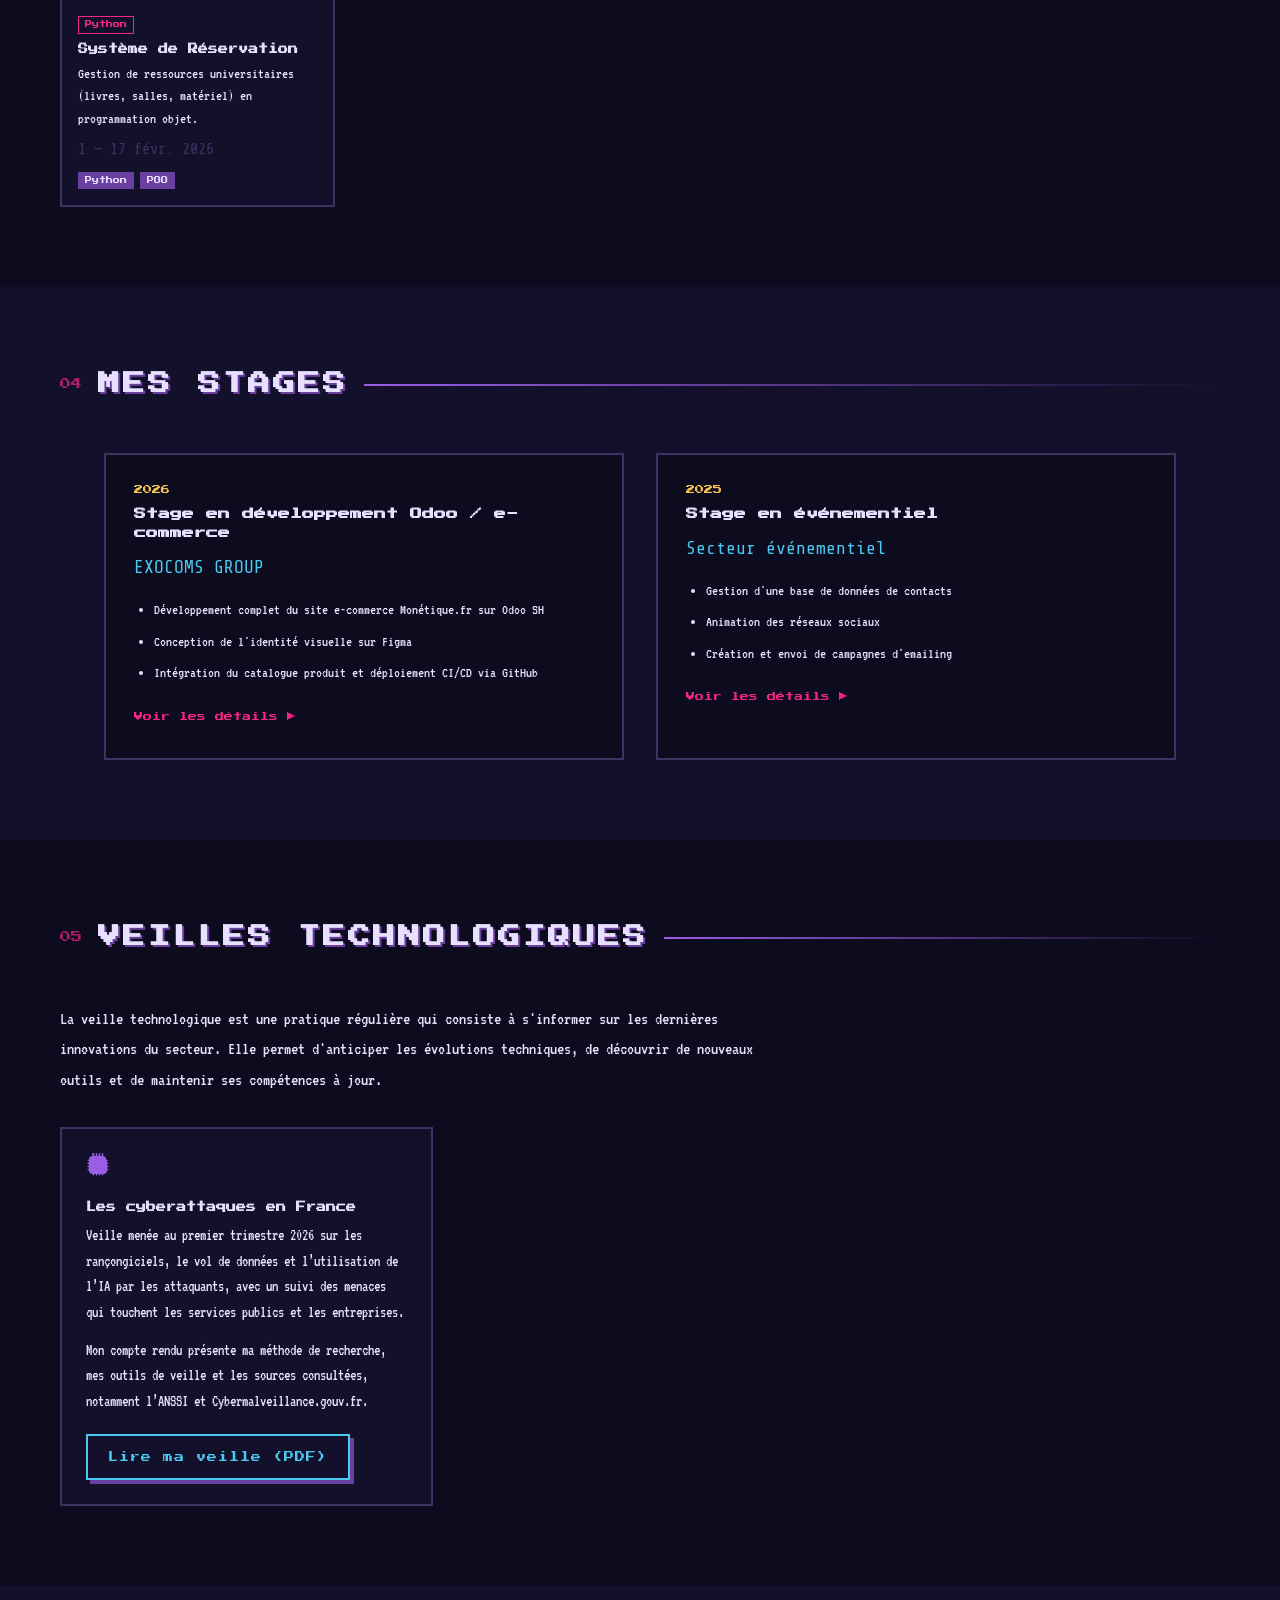
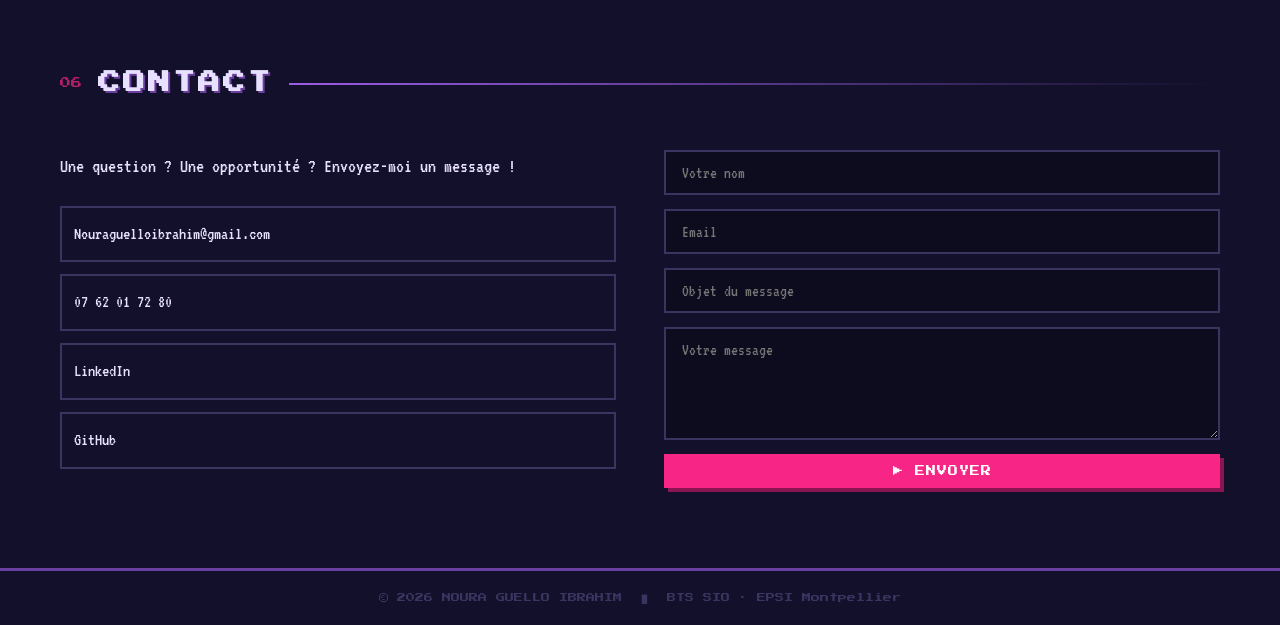
==== commit 5f113311: "formes fixes sur tous les projets et déco pour Lumi" ====
--- a/index.html
+++ b/index.html
@@ -408,7 +408,7 @@
       -->
       <div class="project-card" onclick="openModal('lumi')">
         <div class="card-screen">
-          <div class="card-pixel-art loading-art"></div>
+          <div class="card-pixel-art chat-art" aria-hidden="true"></div>
         </div>
         <div class="card-info">
           <div class="card-badge-lang">PHP · MySQL</div>
--- a/style.css
+++ b/style.css
@@ -645,12 +645,11 @@
   border: 2px solid var(--gray);
   overflow: hidden;
   cursor: pointer;
-  transition: all 0.15s;
+  transition: border-color 0.15s;
   position: relative;
 }
 .project-card:hover {
   border-color: var(--purple-l);
-  transform: translate(-3px, -3px);
   box-shadow: 6px 6px 0 var(--purple);
 }
 .project-card.coming-soon { opacity: 0.5; cursor: default; }
@@ -669,51 +668,40 @@
   width: 100px; height: 100px;
   image-rendering: pixelated;
 }
-/* Dessins des projets en CSS.
-   Les ombres box-shadow répètent de petits carrés pour former les aperçus.
-   Tu peux changer leurs couleurs ou leurs positions pour modifier un dessin. */
+/* Les formes colorées donnent un repère visuel à chaque projet.
+   Elles restent fixes pour garder les cartes plus calmes.
+   La bulle de discussion sert aussi à Lumi, qui est une messagerie. */
 .battle-art {
   background: var(--cyan);
   clip-path: polygon(20% 0%, 80% 0%, 100% 50%, 80% 100%, 20% 100%, 0% 50%);
   box-shadow: 0 0 20px var(--cyan);
-  animation: float-art 3s ease-in-out infinite;
 }
 .db-art {
   background: var(--yellow);
   clip-path: polygon(50% 0%, 100% 25%, 100% 75%, 50% 100%, 0% 75%, 0% 25%);
   box-shadow: 0 0 20px var(--yellow);
-  animation: float-art 3.2s ease-in-out infinite;
 }
 .chat-art {
   background: var(--pink);
   border-radius: 50% 50% 50% 0;
   box-shadow: 0 0 20px var(--pink);
-  animation: float-art 2.8s ease-in-out infinite;
 }
 .hotel-art {
   background: var(--purple-l);
   clip-path: polygon(50% 0%, 100% 40%, 85% 100%, 15% 100%, 0% 40%);
   box-shadow: 0 0 20px var(--purple-l);
-  animation: float-art 3.5s ease-in-out infinite;
 }
 .py-art {
   background: var(--green);
   clip-path: polygon(25% 0%, 75% 0%, 100% 50%, 75% 100%, 25% 100%, 0% 50%);
   box-shadow: 0 0 20px var(--green);
-  animation: float-art 2.6s ease-in-out infinite;
 }
 .loading-art {
   width: 60px; height: 60px;
   border: 4px solid var(--gray);
-  border-top-color: var(--purple-l);
-  border-radius: 50%;
-  animation: spin 1.2s linear infinite;
-}
-@keyframes float-art {
-  0%,100% { transform: translateY(0) rotate(0deg); }
-  50%      { transform: translateY(-8px) rotate(5deg); }
-}
-@keyframes spin { to { transform: rotate(360deg); } }
+  border-color: var(--purple-l);
+  background: rgba(155,93,229,0.12);
+}
 .card-info { padding: 16px; }
 .card-badge-lang {
   font-family: var(--font-px);
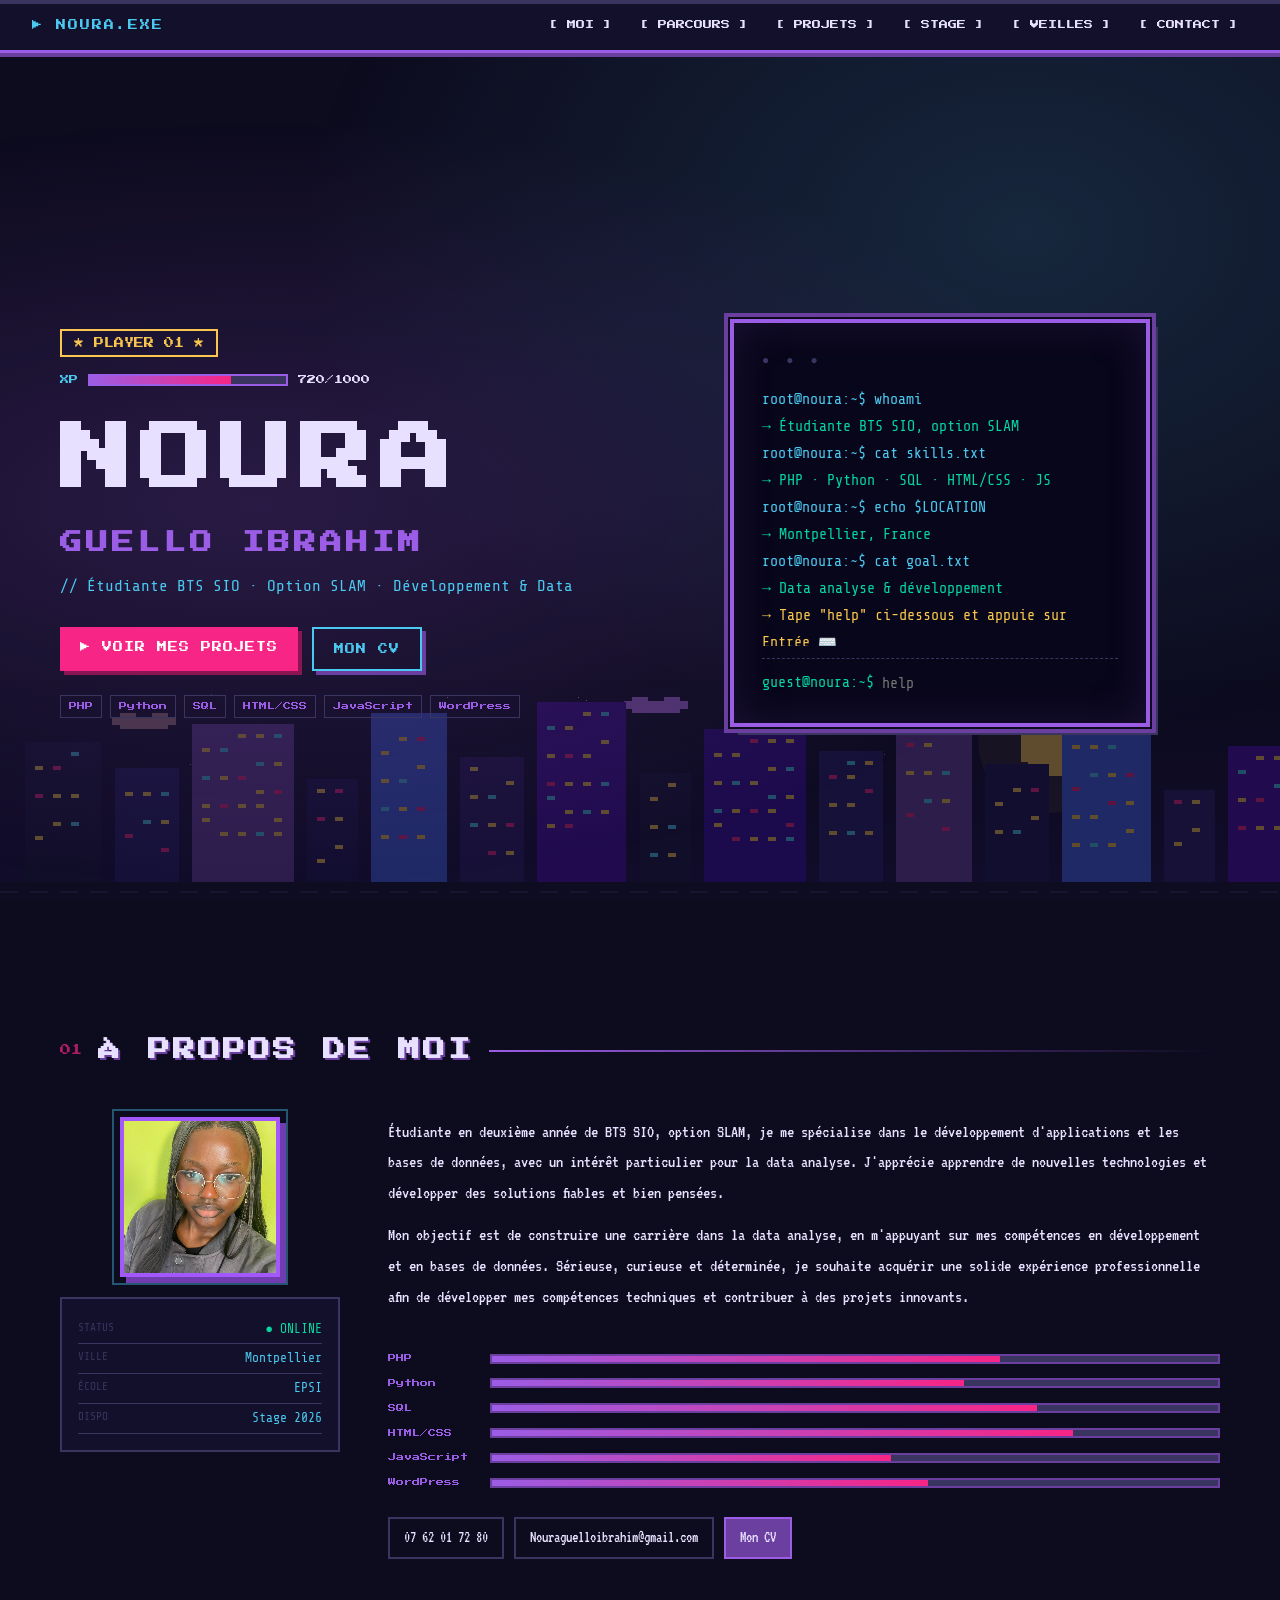
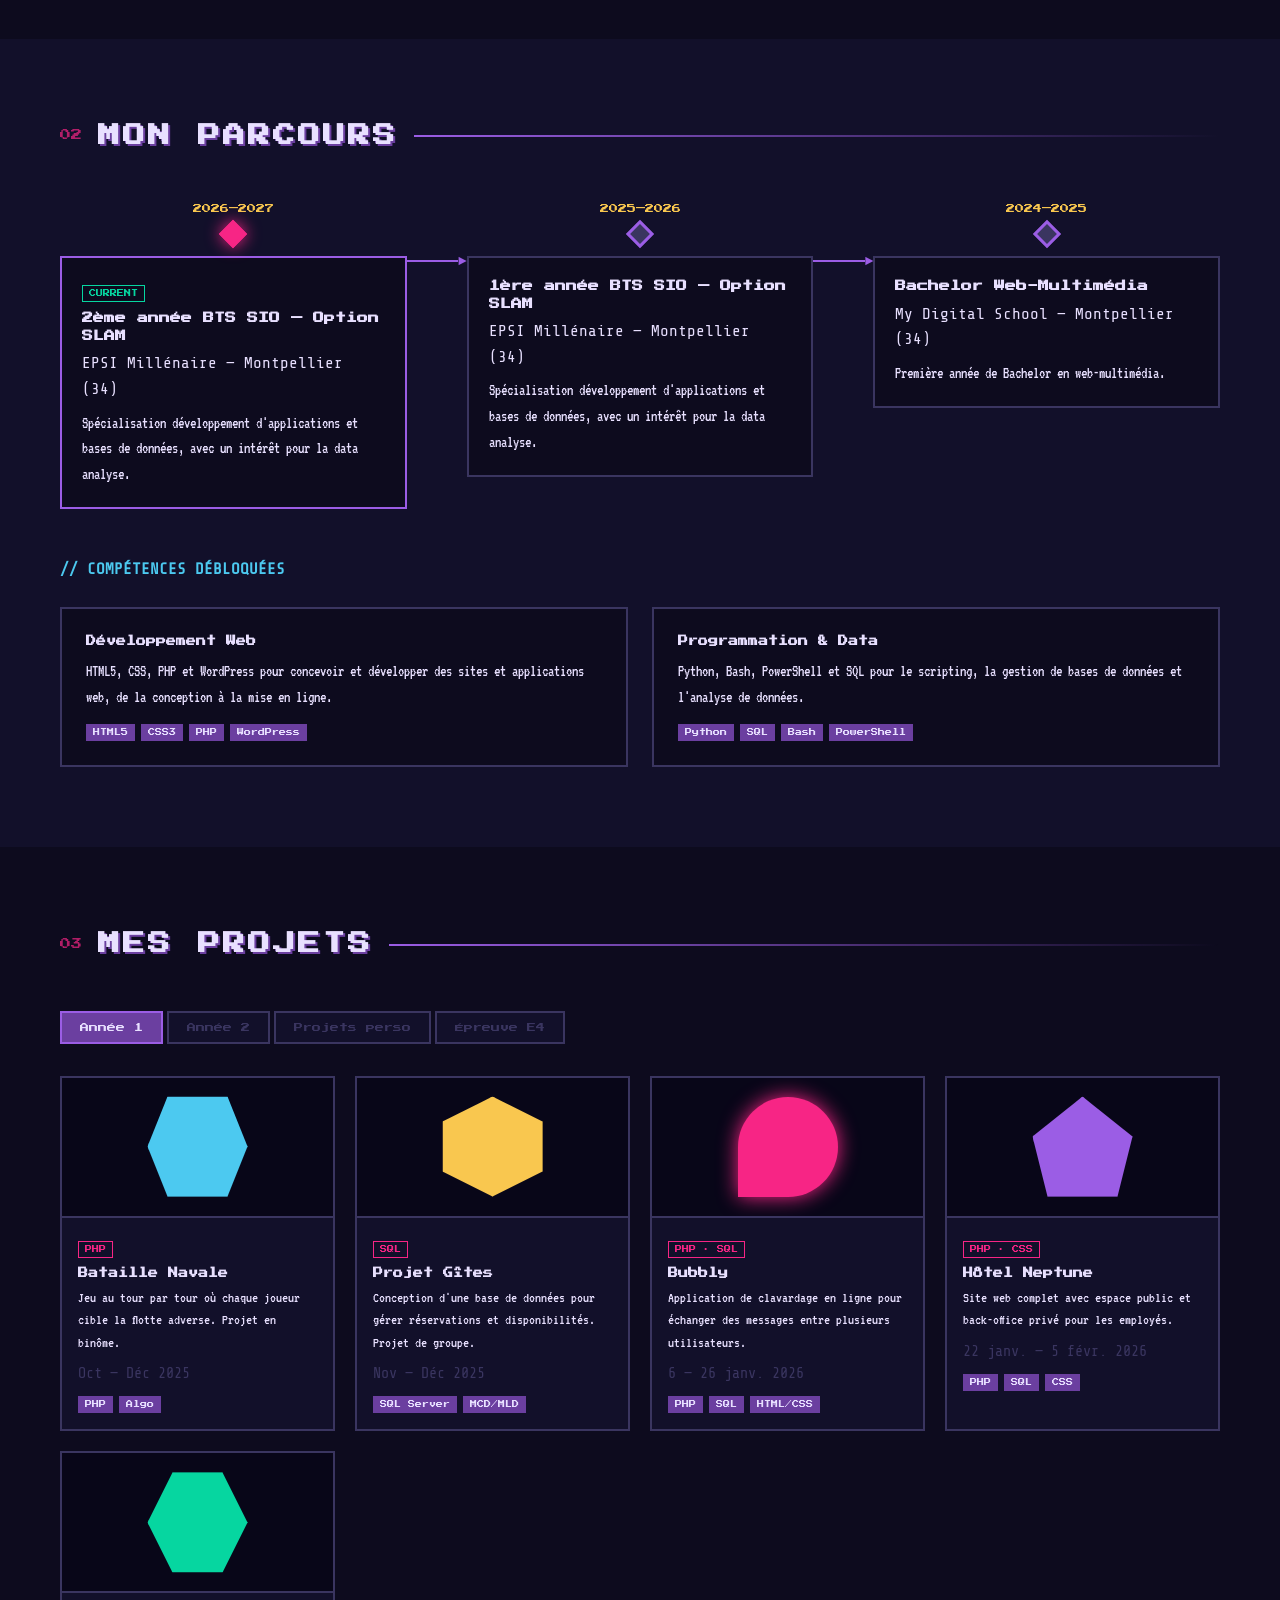
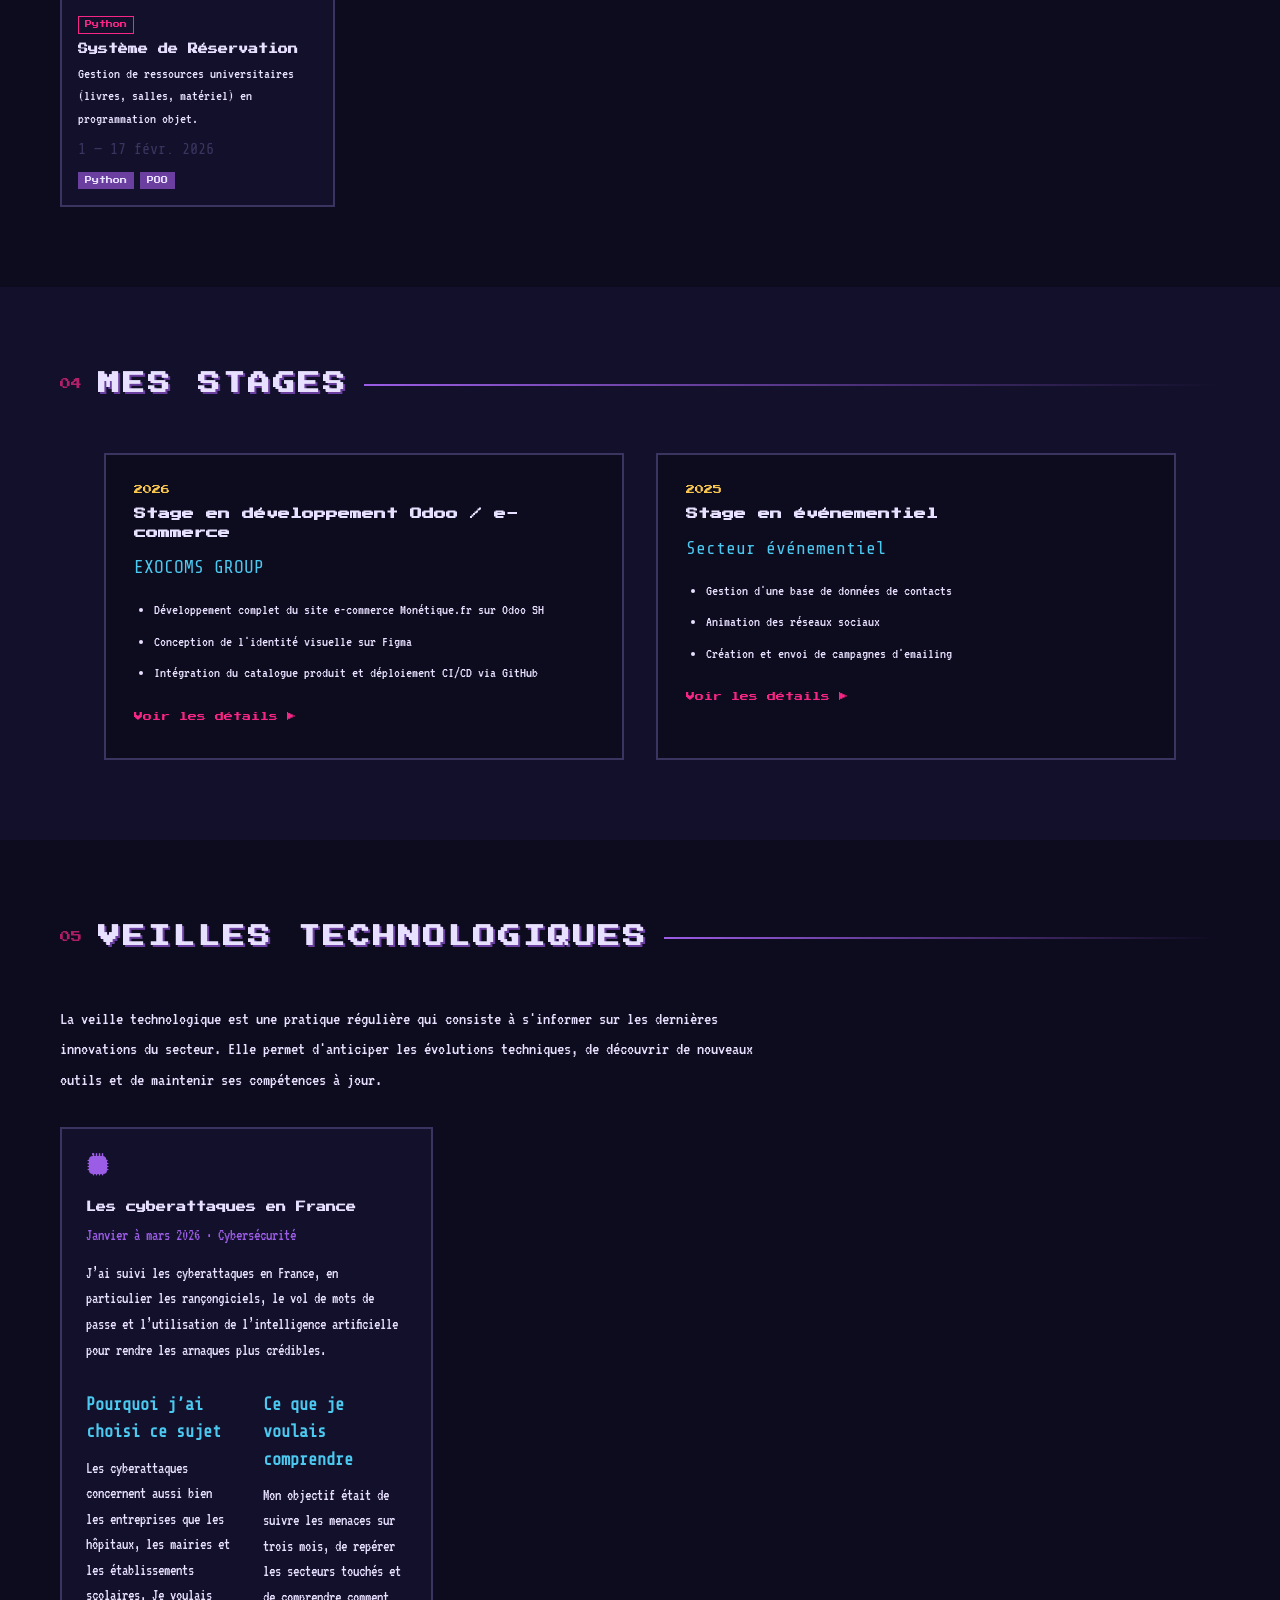
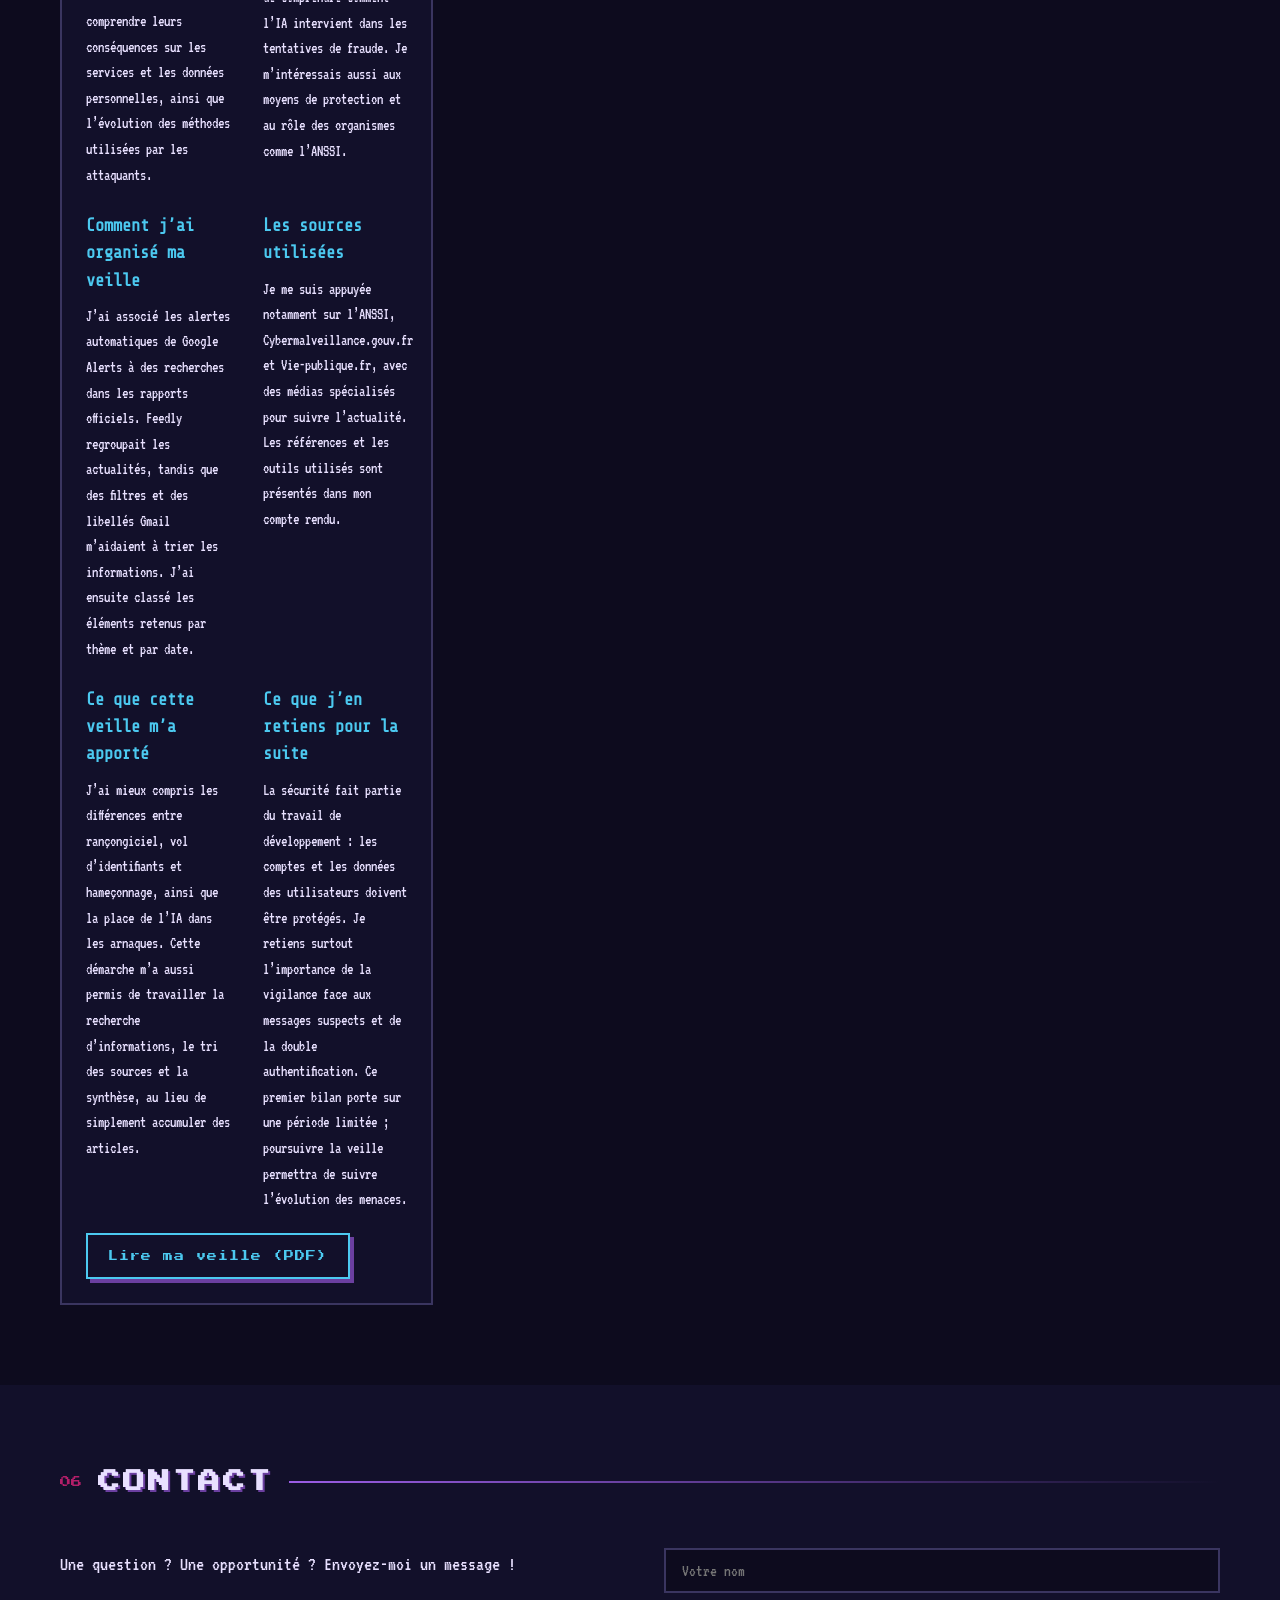
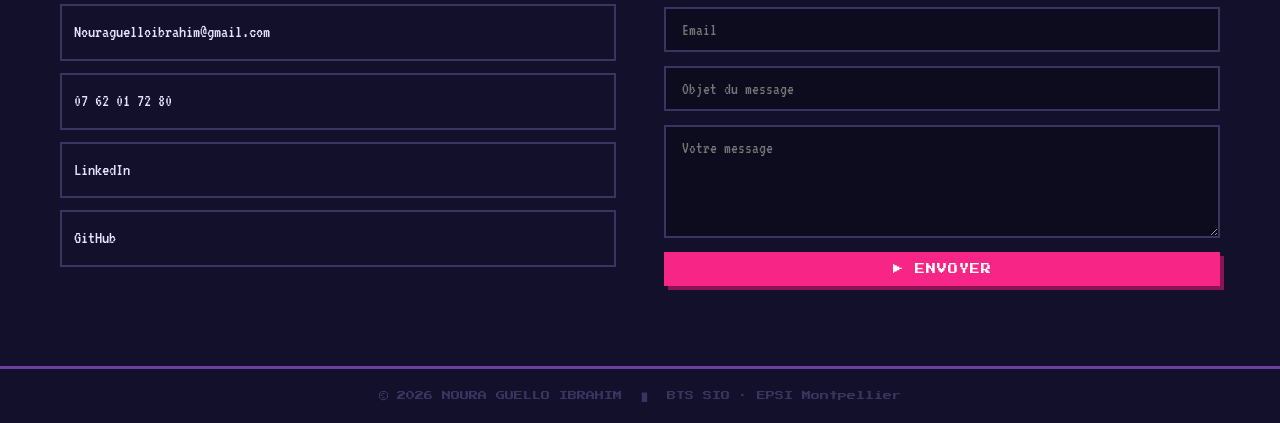
==== commit bfb7174d: "bilan de ma veille et ajustement des étoiles" ====
--- a/index.html
+++ b/index.html
@@ -519,8 +519,36 @@
         </svg>
       </div>
       <h4>Les cyberattaques en France</h4>
-      <p>Veille menée au premier trimestre 2026 sur les rançongiciels, le vol de données et l’utilisation de l’IA par les attaquants, avec un suivi des menaces qui touchent les services publics et les entreprises.</p>
-      <p>Mon compte rendu présente ma méthode de recherche, mes outils de veille et les sources consultées, notamment l’ANSSI et Cybermalveillance.gouv.fr.</p>
+      <p class="veille-period">Janvier à mars 2026 · Cybersécurité</p>
+      <p>J’ai suivi les cyberattaques en France, en particulier les rançongiciels, le vol de mots de passe et l’utilisation de l’intelligence artificielle pour rendre les arnaques plus crédibles.</p>
+      <!-- Le bilan est visible ici pour expliquer la démarche sans obliger à ouvrir le PDF.
+           Le compte rendu complet reste accessible avec le bouton en bas de la carte. -->
+      <div class="veille-bilan">
+        <div>
+          <h5>Pourquoi j’ai choisi ce sujet</h5>
+          <p>Les cyberattaques concernent aussi bien les entreprises que les hôpitaux, les mairies et les établissements scolaires. Je voulais comprendre leurs conséquences sur les services et les données personnelles, ainsi que l’évolution des méthodes utilisées par les attaquants.</p>
+        </div>
+        <div>
+          <h5>Ce que je voulais comprendre</h5>
+          <p>Mon objectif était de suivre les menaces sur trois mois, de repérer les secteurs touchés et de comprendre comment l’IA intervient dans les tentatives de fraude. Je m’intéressais aussi aux moyens de protection et au rôle des organismes comme l’ANSSI.</p>
+        </div>
+        <div>
+          <h5>Comment j’ai organisé ma veille</h5>
+          <p>J’ai associé les alertes automatiques de Google Alerts à des recherches dans les rapports officiels. Feedly regroupait les actualités, tandis que des filtres et des libellés Gmail m’aidaient à trier les informations. J’ai ensuite classé les éléments retenus par thème et par date.</p>
+        </div>
+        <div>
+          <h5>Les sources utilisées</h5>
+          <p>Je me suis appuyée notamment sur l’ANSSI, Cybermalveillance.gouv.fr et Vie-publique.fr, avec des médias spécialisés pour suivre l’actualité. Les références et les outils utilisés sont présentés dans mon compte rendu.</p>
+        </div>
+        <div>
+          <h5>Ce que cette veille m’a apporté</h5>
+          <p>J’ai mieux compris les différences entre rançongiciel, vol d’identifiants et hameçonnage, ainsi que la place de l’IA dans les arnaques. Cette démarche m’a aussi permis de travailler la recherche d’informations, le tri des sources et la synthèse, au lieu de simplement accumuler des articles.</p>
+        </div>
+        <div>
+          <h5>Ce que j’en retiens pour la suite</h5>
+          <p>La sécurité fait partie du travail de développement : les comptes et les données des utilisateurs doivent être protégés. Je retiens surtout l’importance de la vigilance face aux messages suspects et de la double authentification. Ce premier bilan porte sur une période limitée ; poursuivre la veille permettra de suivre l’évolution des menaces.</p>
+        </div>
+      </div>
       <!--
         Le bouton ouvre le compte rendu original, conservé dans docs/veille/.
         Pour publier une nouvelle version au même endroit, remplacer ce PDF en gardant son nom.
--- a/style.css
+++ b/style.css
@@ -1102,3 +1102,22 @@
 /* Le lien du compte rendu reste séparé du résumé et s’adapte aux petits écrans. */
 .veille-card p + p { margin-top: 12px; }
 .veille-document { margin-top: 20px; white-space: normal; line-height: 1.8; }
+
+/* Le bilan reste lisible en deux colonnes sur grand écran, puis en une seule sur mobile.
+   Les sous-titres distinguent la motivation, la méthode et les apprentissages. */
+.veille-bilan {
+  display: grid;
+  grid-template-columns: repeat(2, minmax(0, 1fr));
+  gap: 24px 32px;
+  margin-top: 28px;
+}
+.veille-bilan h5 {
+  font-family: var(--font-mono);
+  font-size: 17px;
+  color: var(--cyan);
+  margin-bottom: 10px;
+}
+.veille-period { color: var(--purple-l); margin-bottom: 12px; }
+@media (max-width: 700px) {
+  .veille-bilan { grid-template-columns: 1fr; }
+}
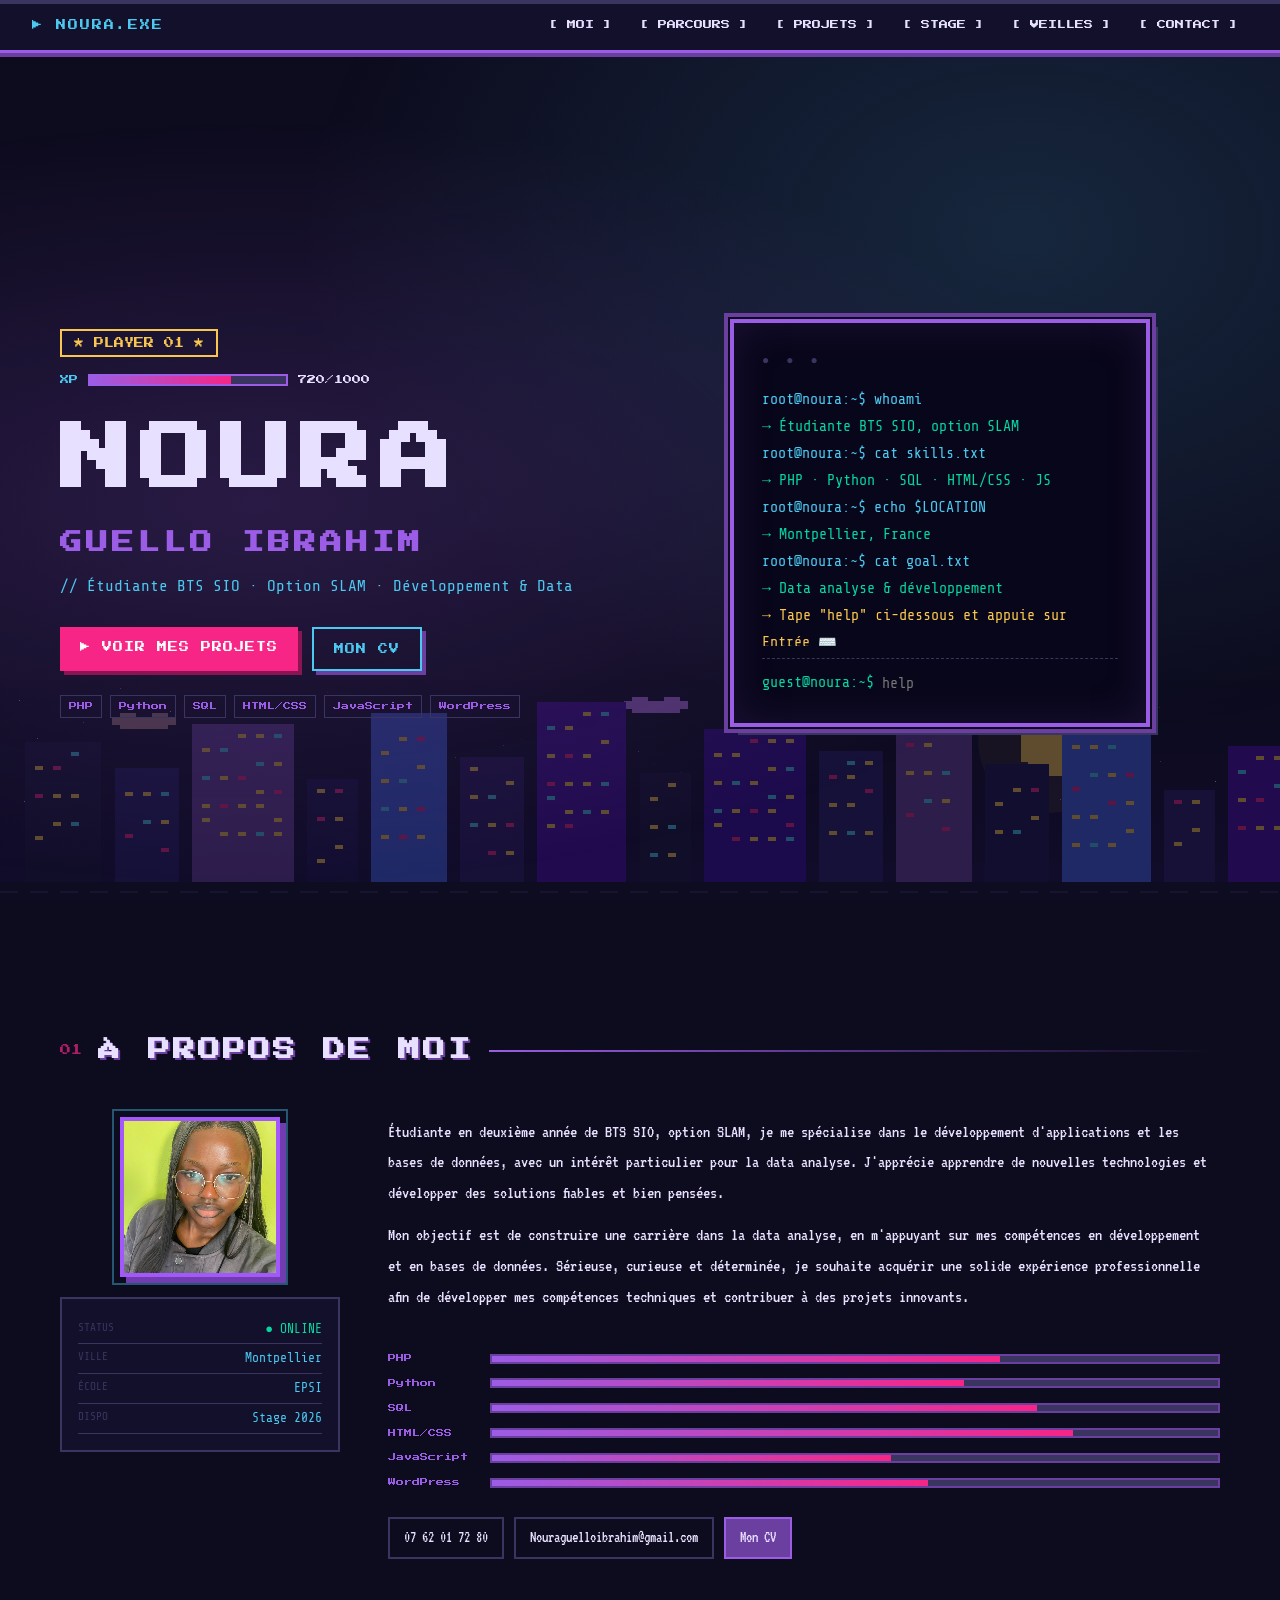
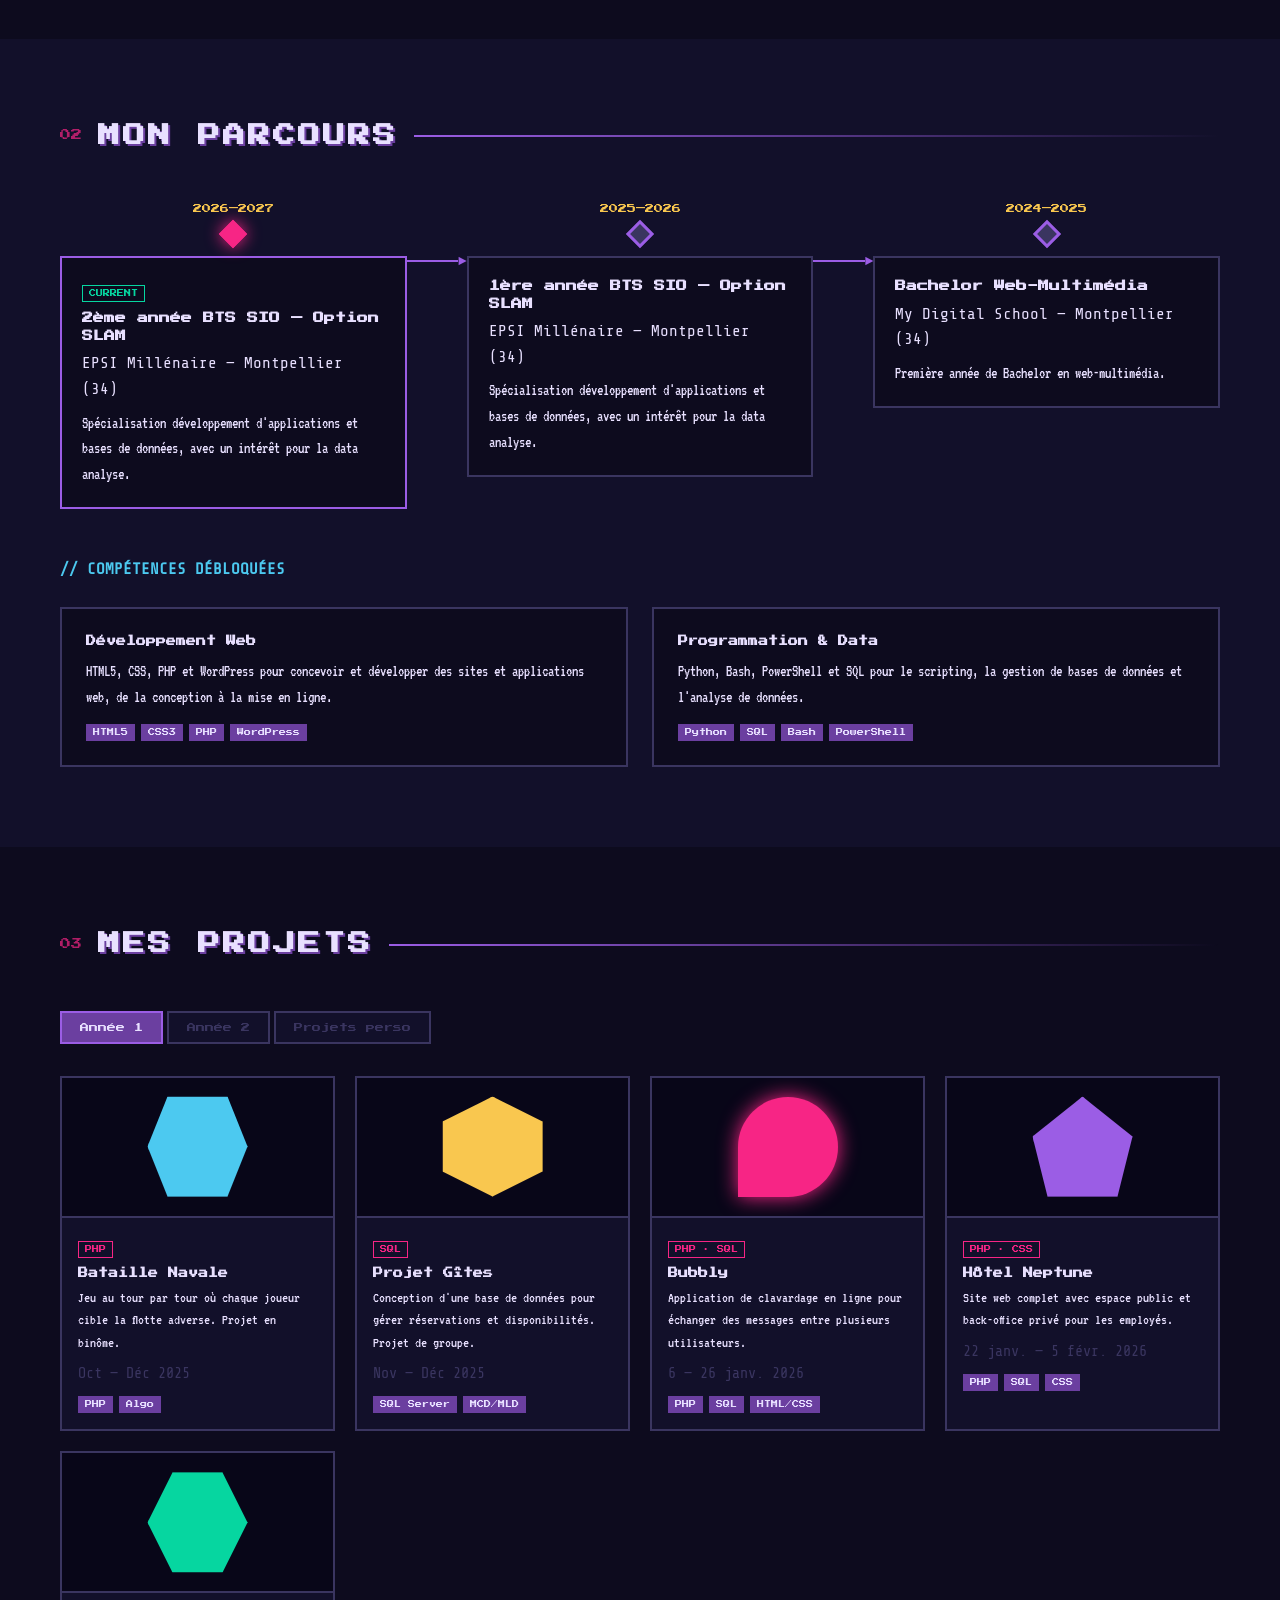
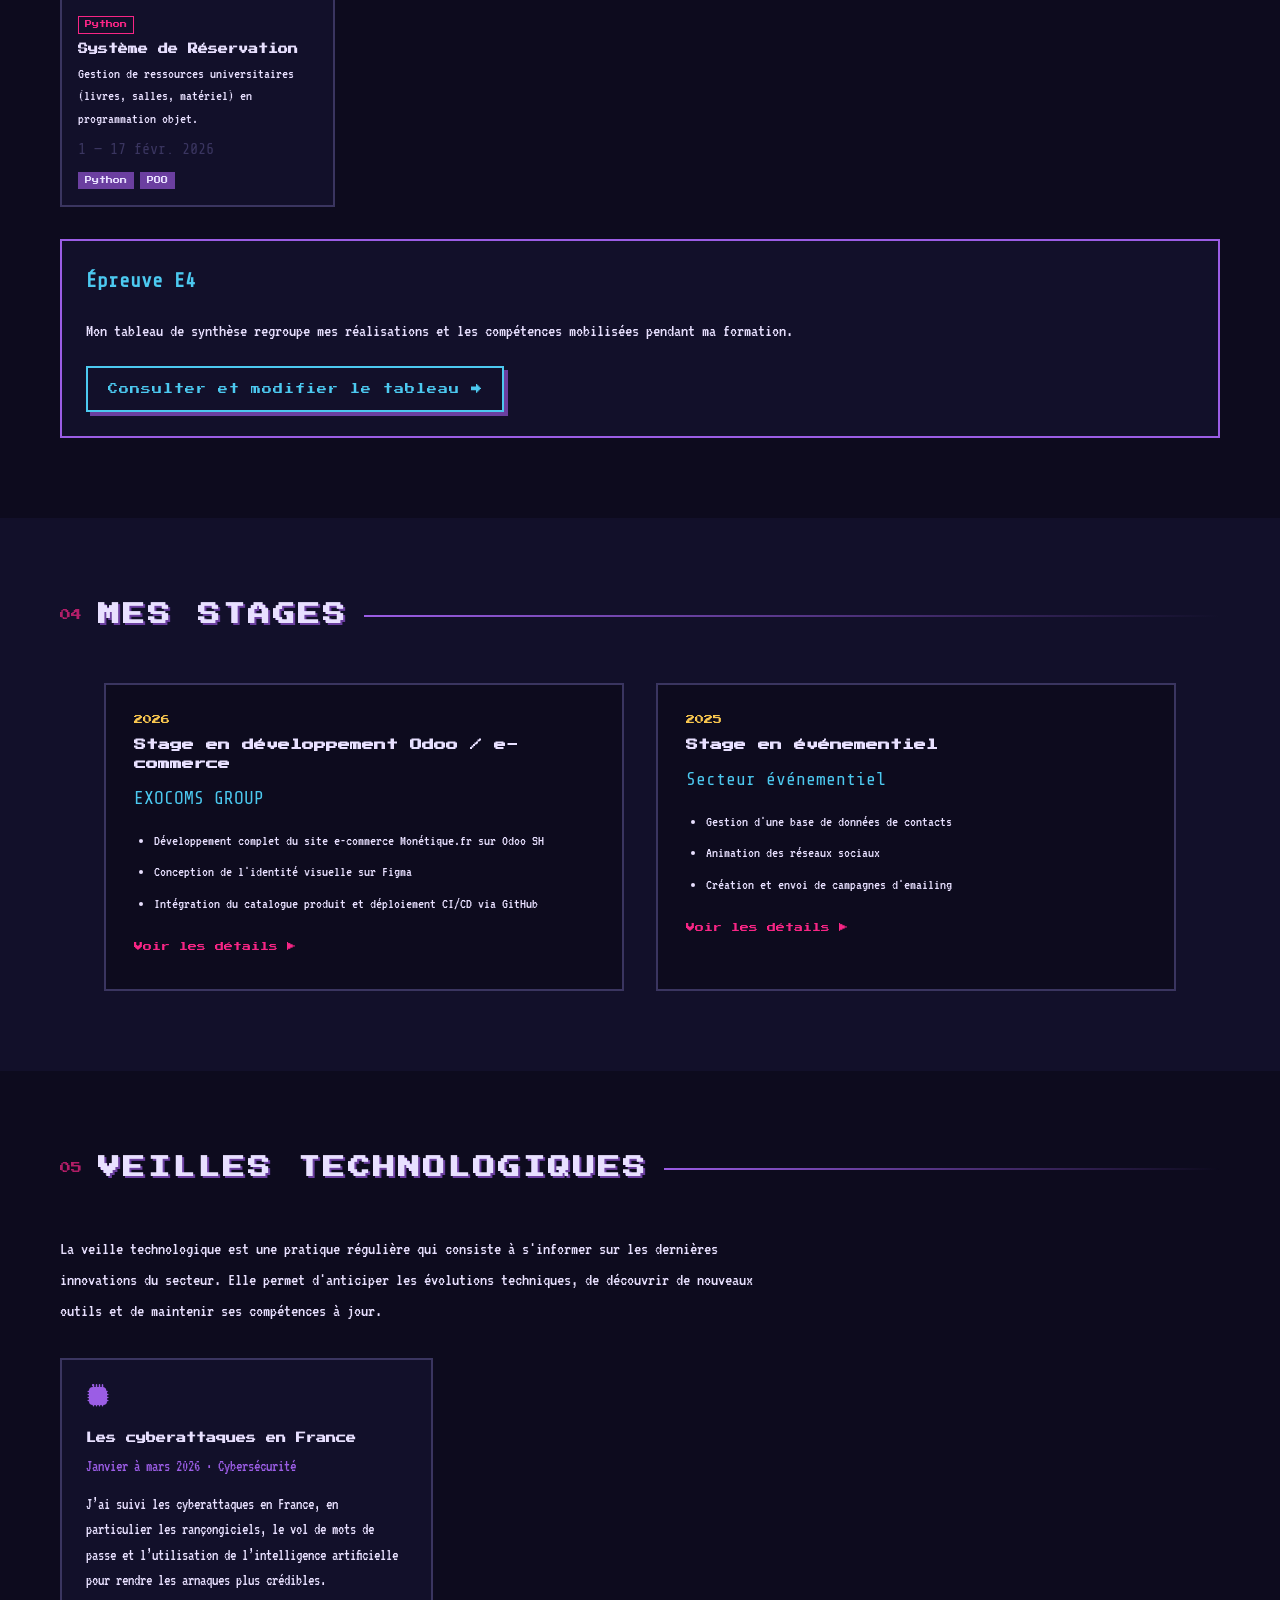
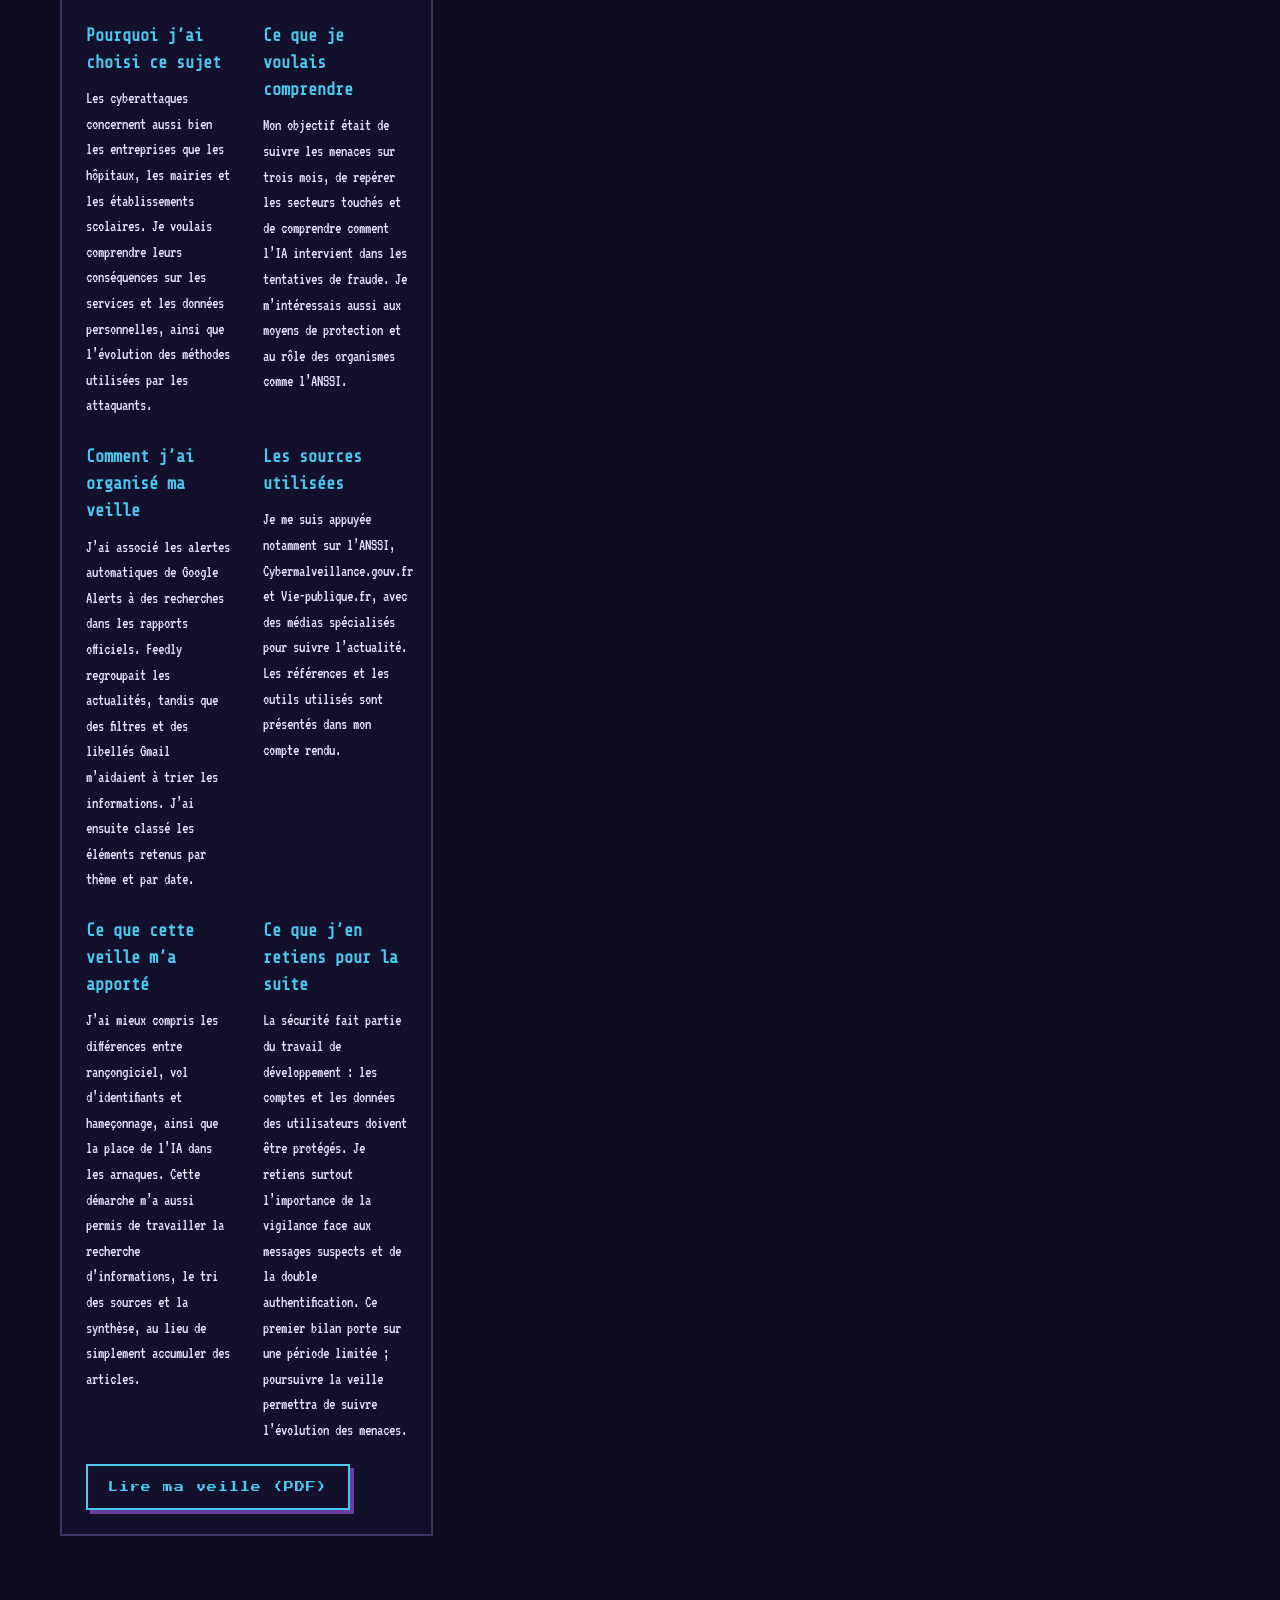
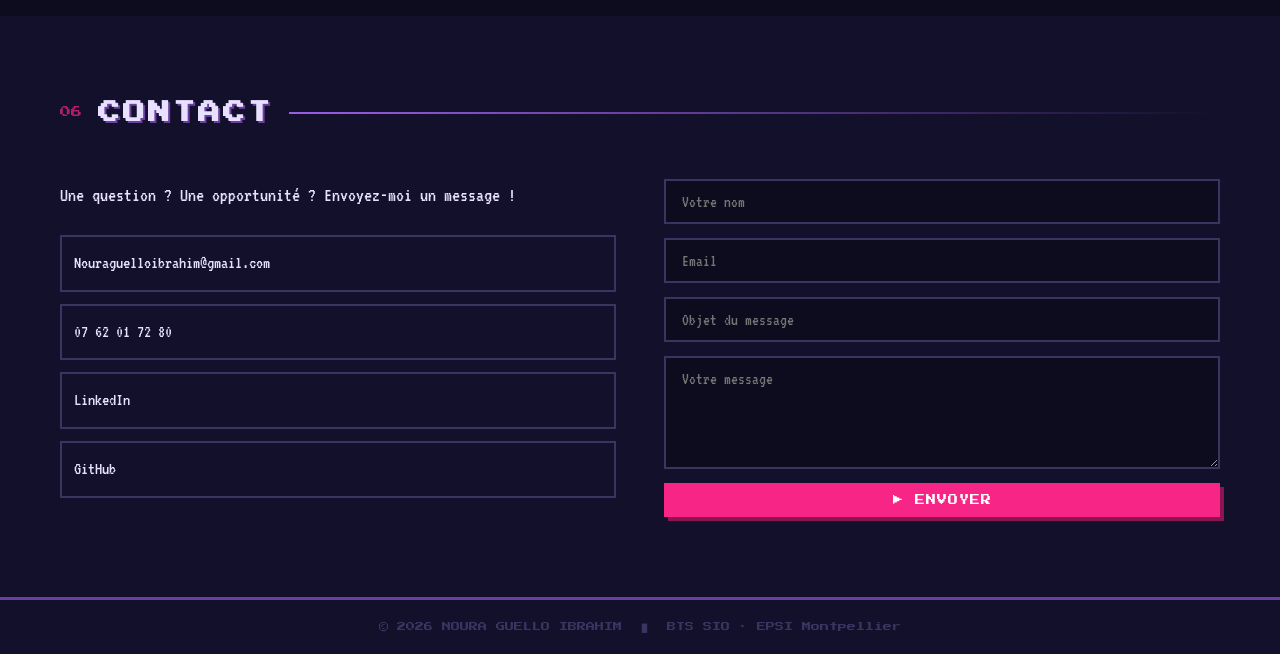
==== commit c83062ae: "page E4 avec tableau modifiable" ====
--- a/index.html
+++ b/index.html
@@ -283,8 +283,8 @@
 </section>
 
 <!--
-  Les projets sont rangés dans quatre onglets. js/projets.js affiche celui sur lequel on clique.
-  Le data-tab d’un bouton doit reprendre l’id de son contenu : annee1, annee2, perso ou e4.
+  Les projets sont rangés dans trois onglets. js/projets.js affiche celui sur lequel on clique.
+  Le data-tab d’un bouton doit reprendre l’id de son contenu : annee1, annee2 ou perso.
   Chaque carte donne un résumé. Son onclick ouvre les détails conservés dans un template en bas de ce fichier.
   Le résumé et les détails sont deux textes distincts : si un projet change, vérifier les deux.
 -->
@@ -299,7 +299,6 @@
     <button class="tab-btn active" role="tab" aria-selected="true" aria-controls="annee1" data-tab="annee1">Année 1</button>
     <button class="tab-btn" role="tab" aria-selected="false" aria-controls="annee2" data-tab="annee2">Année 2</button>
     <button class="tab-btn" role="tab" aria-selected="false" aria-controls="perso" data-tab="perso">Projets perso</button>
-    <button class="tab-btn" role="tab" aria-selected="false" aria-controls="e4" data-tab="e4">Épreuve E4</button>
   </div>
 
   <div id="annee1" class="tab-content active">
@@ -422,17 +421,12 @@
     </div>
   </div>
 
-  <div id="e4" class="tab-content">
-    <div class="e4-container">
-      <h3 class="e4-title">// Épreuve E4</h3>
-      <p class="e4-intro">Mon tableau de synthèse présente mes réalisations professionnelles et les compétences mobilisées au cours de ma formation en BTS SIO, option SLAM.</p>
-      <!--
-        Le tableau se télécharge au format Excel pour pouvoir être consulté et complété.
-        Pour le mettre à jour, remplacer le fichier dans docs/projet/ en gardant le même nom.
-        Les navigateurs ne lisent pas directement un fichier Excel comme un PDF : on propose donc un téléchargement.
-      -->
-      <p class="e4-document-link"><a class="pixel-btn btn-secondary" href="docs/projet/tableau-synthese-e5.xlsx" download="Tableau de synthèse Épreuve E5.xlsx">Télécharger le tableau de synthèse (Excel · E5)</a></p>
-    </div>
+  <!-- Cet accès reste visible quelle que soit la catégorie de projets choisie.
+       Le tableau se consulte et se modifie sur sa propre page. -->
+  <div id="e4" class="e4-access">
+    <h3 class="e4-title">Épreuve E4</h3>
+    <p>Mon tableau de synthèse regroupe mes réalisations et les compétences mobilisées pendant ma formation.</p>
+    <a class="pixel-btn btn-secondary" href="e4.html">Consulter et modifier le tableau →</a>
   </div>
 </section>
 
--- a/style.css
+++ b/style.css
@@ -1121,3 +1121,21 @@
 @media (max-width: 700px) {
   .veille-bilan { grid-template-columns: 1fr; }
 }
+
+/* L’accès E4 reste en dehors des onglets pour être visible dans toutes les catégories. */
+.e4-access { margin-top: 32px; padding: 24px; border: 2px solid var(--purple-l); background: var(--bg2); }
+.e4-access .pixel-btn { margin-top: 20px; white-space: normal; line-height: 1.8; }
+.e4-page { max-width: 1600px; margin: 0 auto; padding: 32px 20px; }
+.e4-page-title { color: var(--cyan); margin: 28px 0 12px; }
+.e4-page > p { margin-bottom: 16px; max-width: 900px; }
+.e4-actions { display: flex; flex-wrap: wrap; gap: 16px; margin: 24px 0; }
+.e4-actions .pixel-btn { white-space: normal; line-height: 1.8; }
+#editorStatus { min-height: 28px; color: var(--cyan); }
+.e4-table-scroll { overflow-x: auto; border: 2px solid var(--purple-l); }
+#e4Table { border-collapse: collapse; width: 100%; min-width: 1600px; table-layout: fixed; }
+#e4Table caption { padding: 16px; text-align: left; background: var(--bg2); }
+#e4Table td { border: 1px solid var(--gray); padding: 0; vertical-align: top; }
+#e4Table td:first-child { width: 320px; }
+#e4Table textarea { display: block; width: 100%; min-height: 100px; padding: 12px; resize: vertical; border: 0; border-radius: 0; background: var(--bg2); color: var(--white); font: 14px/1.5 var(--font-mono); }
+#e4Table tr:nth-child(6) textarea { min-height: 180px; }
+#e4Table tr:nth-child(7) textarea { min-height: 460px; }
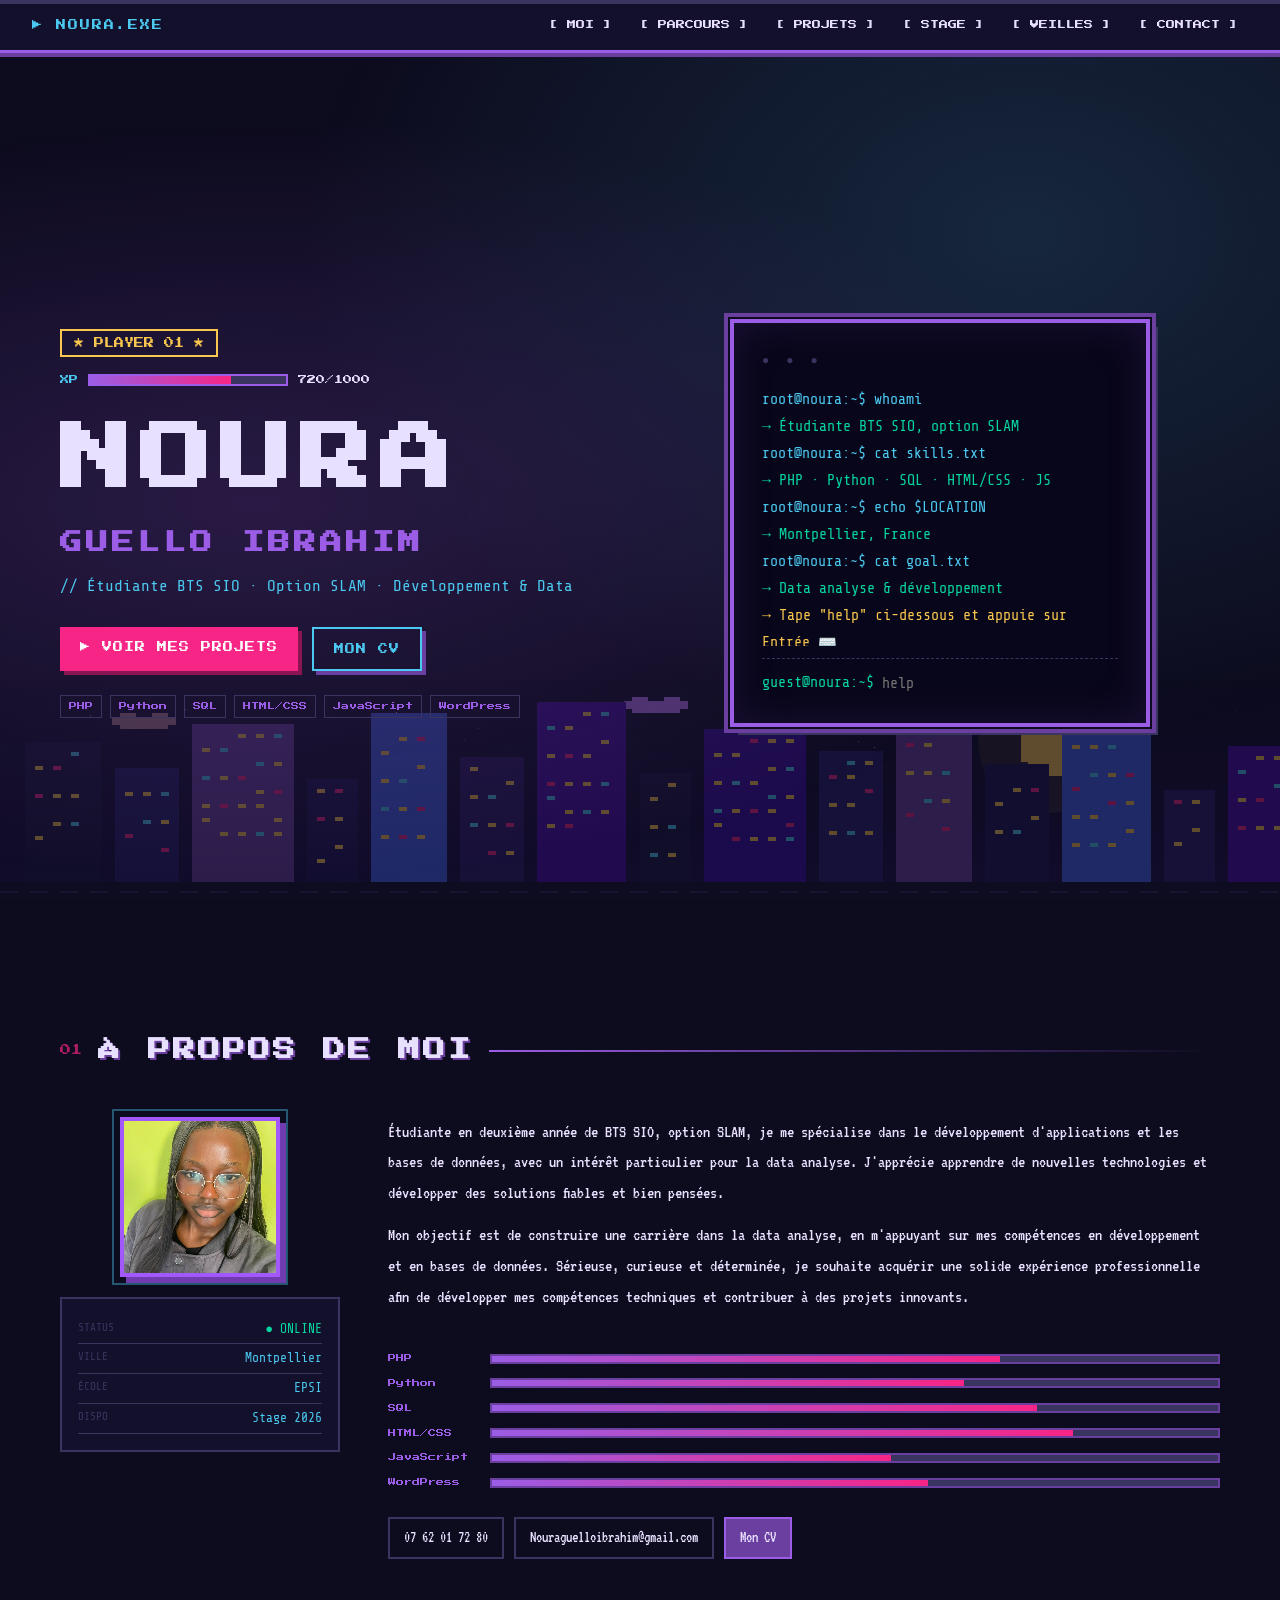
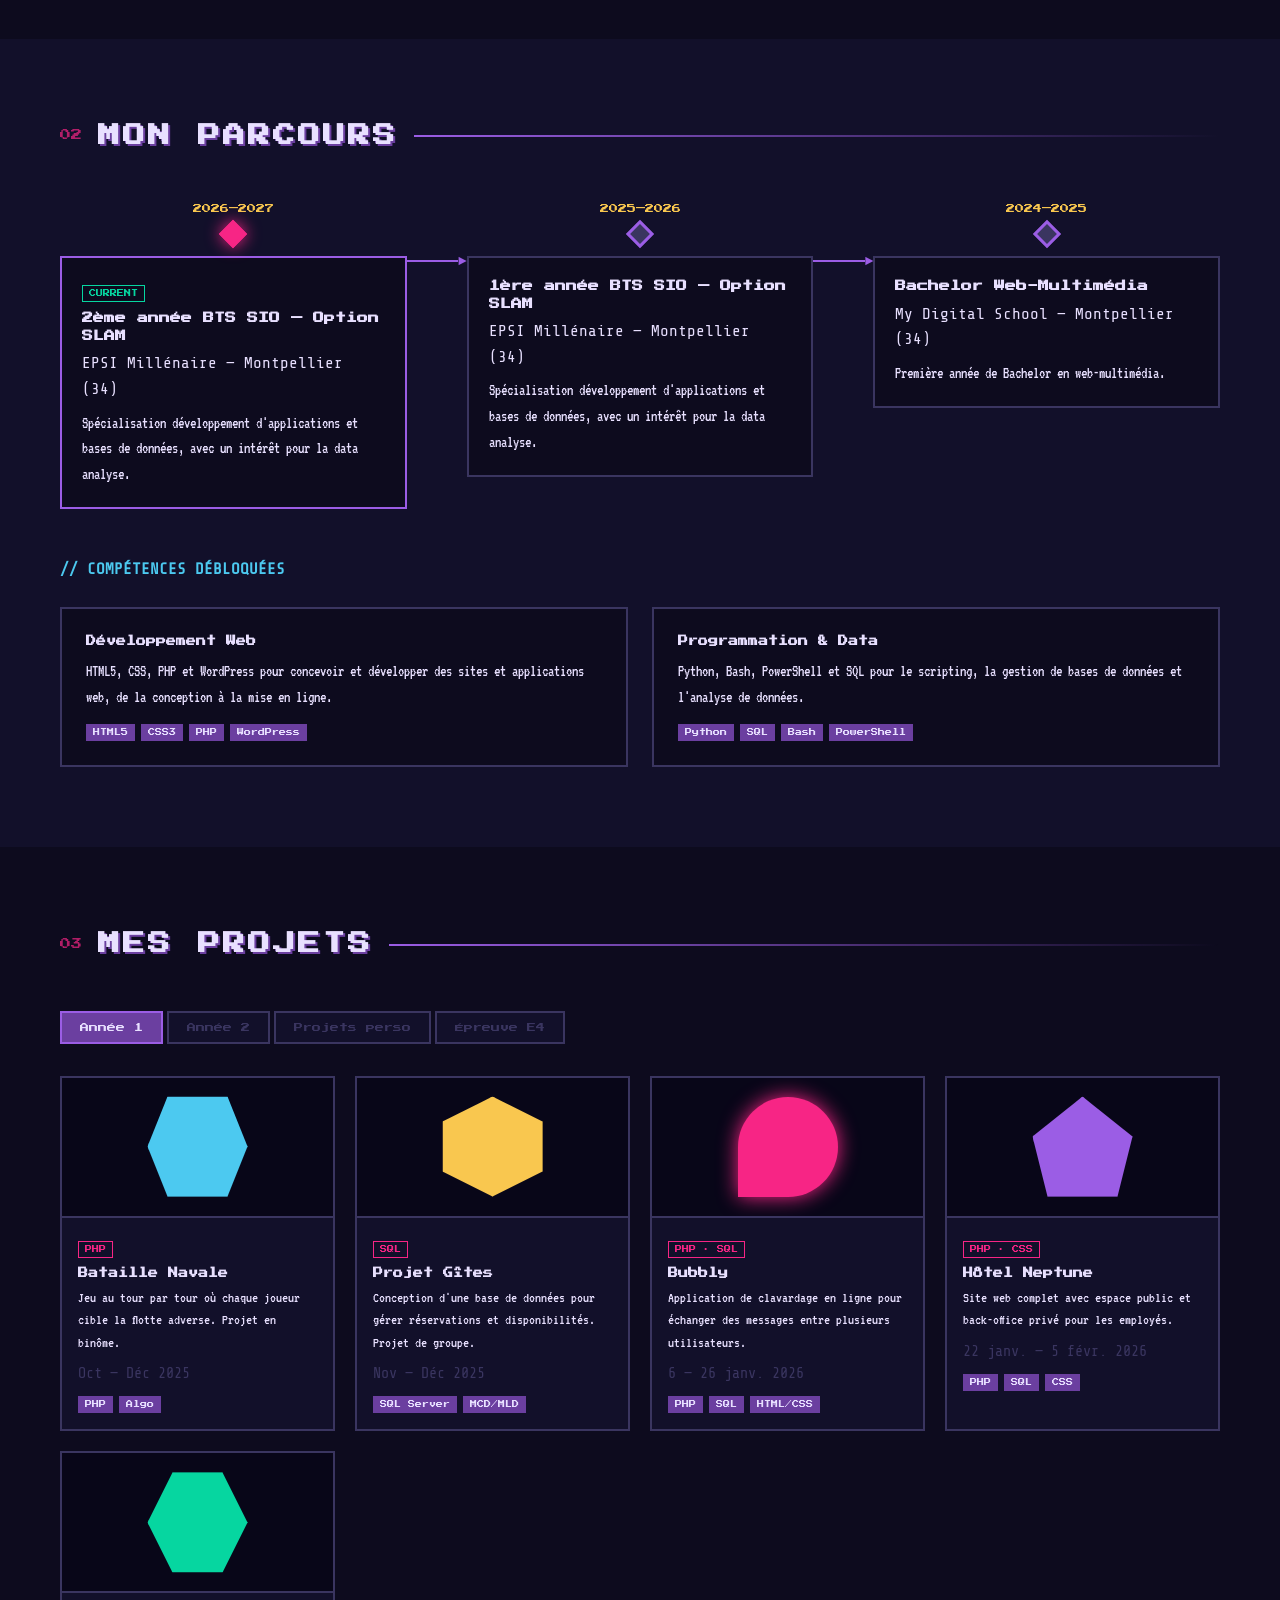
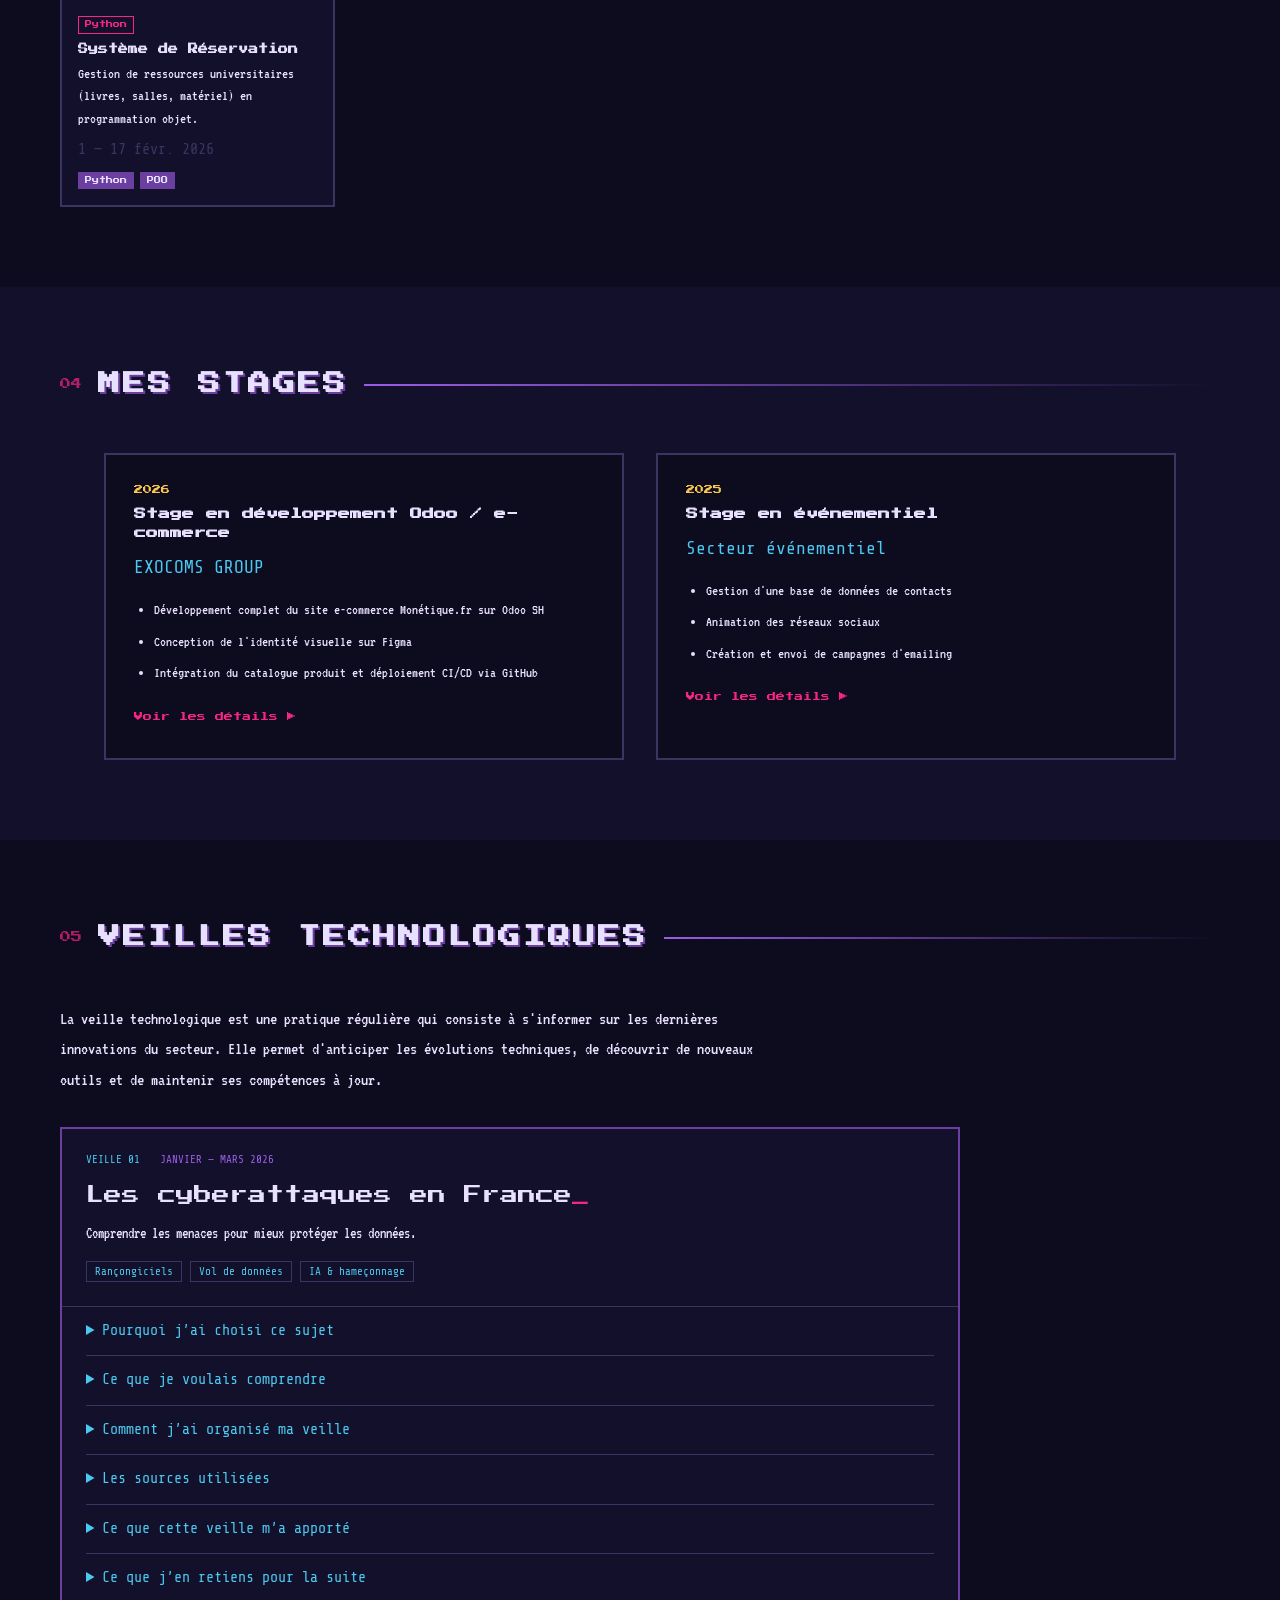
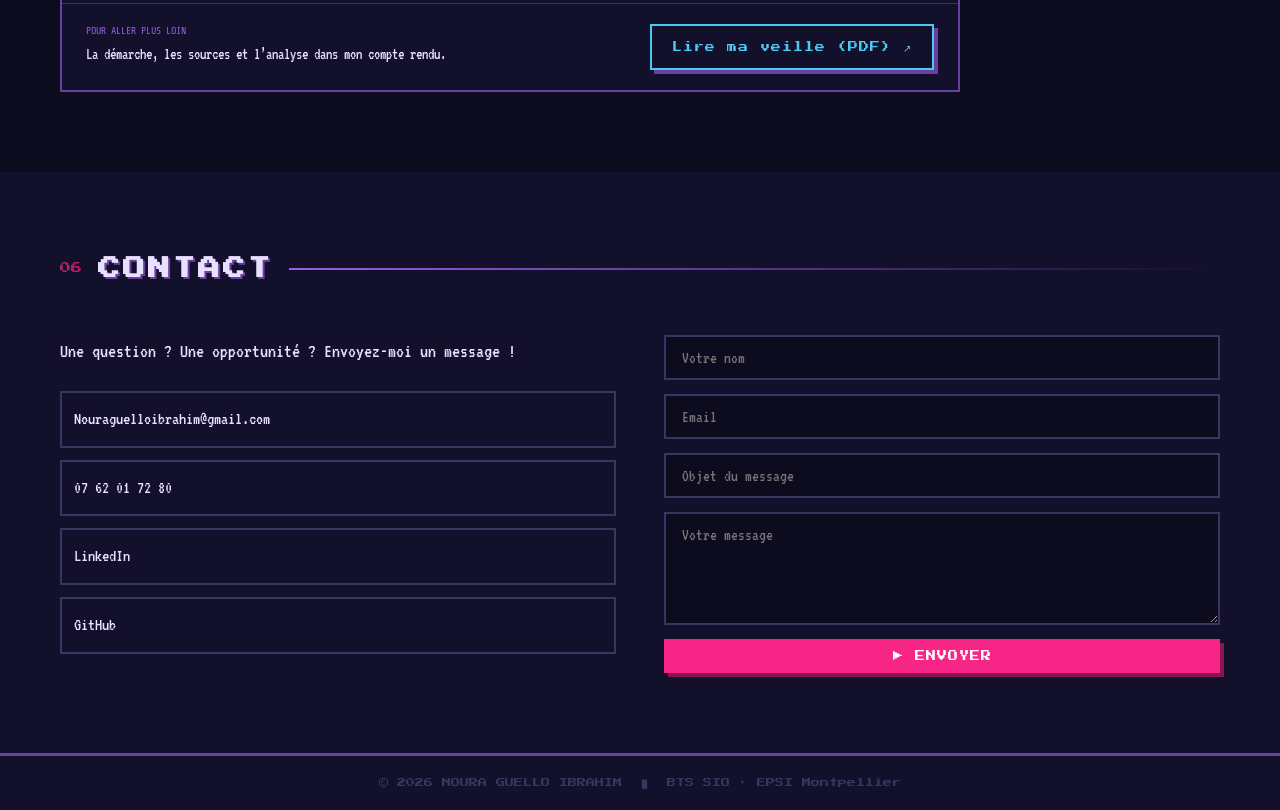
==== commit bb717971: "veille plus compacte et retour du PDF en E4" ====
--- a/index.html
+++ b/index.html
@@ -283,8 +283,8 @@
 </section>
 
 <!--
-  Les projets sont rangés dans trois onglets. js/projets.js affiche celui sur lequel on clique.
-  Le data-tab d’un bouton doit reprendre l’id de son contenu : annee1, annee2 ou perso.
+  Les projets sont rangés dans quatre onglets. js/projets.js affiche celui sur lequel on clique.
+  Le data-tab d’un bouton doit reprendre l’id de son contenu : annee1, annee2, perso ou e4.
   Chaque carte donne un résumé. Son onclick ouvre les détails conservés dans un template en bas de ce fichier.
   Le résumé et les détails sont deux textes distincts : si un projet change, vérifier les deux.
 -->
@@ -299,6 +299,7 @@
     <button class="tab-btn active" role="tab" aria-selected="true" aria-controls="annee1" data-tab="annee1">Année 1</button>
     <button class="tab-btn" role="tab" aria-selected="false" aria-controls="annee2" data-tab="annee2">Année 2</button>
     <button class="tab-btn" role="tab" aria-selected="false" aria-controls="perso" data-tab="perso">Projets perso</button>
+    <button class="tab-btn" role="tab" aria-selected="false" aria-controls="e4" data-tab="e4">Épreuve E4</button>
   </div>
 
   <div id="annee1" class="tab-content active">
@@ -421,12 +422,17 @@
     </div>
   </div>
 
-  <!-- Cet accès reste visible quelle que soit la catégorie de projets choisie.
-       Le tableau se consulte et se modifie sur sa propre page. -->
-  <div id="e4" class="e4-access">
-    <h3 class="e4-title">Épreuve E4</h3>
-    <p>Mon tableau de synthèse regroupe mes réalisations et les compétences mobilisées pendant ma formation.</p>
-    <a class="pixel-btn btn-secondary" href="e4.html">Consulter et modifier le tableau →</a>
+  <!-- Le tableau retrouve sa place dans l’onglet E4 des projets.
+       Le bouton ouvre le PDF à part si le navigateur ne l’affiche pas directement dans la page. -->
+  <div id="e4" class="tab-content">
+    <div class="e4-container">
+      <h3 class="e4-title">// Épreuve E4</h3>
+      <p class="e4-intro">Mon tableau de synthèse présente mes réalisations professionnelles et les compétences mobilisées au cours de ma formation en BTS SIO, option SLAM.</p>
+      <p class="e4-document-link"><a class="pixel-btn btn-secondary" href="docs/projet/tableau-synthese-e5.pdf" target="_blank" rel="noopener noreferrer">Ouvrir le tableau de synthèse (PDF)</a></p>
+      <div class="pdf-wrapper">
+        <iframe src="docs/projet/tableau-synthese-e5.pdf" width="100%" height="650" loading="lazy" title="Tableau de synthèse des réalisations professionnelles — Épreuve E5"></iframe>
+      </div>
+    </div>
   </div>
 </section>
 
@@ -507,48 +513,49 @@
   <p class="section-intro">La veille technologique est une pratique régulière qui consiste à s'informer sur les dernières innovations du secteur. Elle permet d'anticiper les évolutions techniques, de découvrir de nouveaux outils et de maintenir ses compétences à jour.</p>
   <div class="veilles-grid">
     <div class="veille-card">
-      <div class="veille-icon">
-        <svg xmlns="http://www.w3.org/2000/svg" width="24" height="24" fill="currentColor" viewBox="0 0 16 16">
-          <path d="M5 0a.5.5 0 0 1 .5.5V2h1V.5a.5.5 0 0 1 1 0V2h1V.5a.5.5 0 0 1 1 0V2h1V.5a.5.5 0 0 1 1 0V2A2.5 2.5 0 0 1 13.5 4.5h.5a.5.5 0 0 1 0 1H14v1h.5a.5.5 0 0 1 0 1H14v1h.5a.5.5 0 0 1 0 1H14v1h.5a.5.5 0 0 1 0 1H14a2.5 2.5 0 0 1-2.5 2.5v.5a.5.5 0 0 1-1 0V14h-1v.5a.5.5 0 0 1-1 0V14h-1v.5a.5.5 0 0 1-1 0V14h-1v.5a.5.5 0 0 1-1 0V14A2.5 2.5 0 0 1 2 11.5h-.5a.5.5 0 0 1 0-1H2v-1H1.5a.5.5 0 0 1 0-1H2v-1H1.5a.5.5 0 0 1 0-1H2v-1H1.5a.5.5 0 0 1 0-1H2A2.5 2.5 0 0 1 4.5 2V1.5A.5.5 0 0 1 5 0"/>
-        </svg>
-      </div>
-      <h4>Les cyberattaques en France</h4>
-      <p class="veille-period">Janvier à mars 2026 · Cybersécurité</p>
-      <p>J’ai suivi les cyberattaques en France, en particulier les rançongiciels, le vol de mots de passe et l’utilisation de l’intelligence artificielle pour rendre les arnaques plus crédibles.</p>
-      <!-- Le bilan est visible ici pour expliquer la démarche sans obliger à ouvrir le PDF.
-           Le compte rendu complet reste accessible avec le bouton en bas de la carte. -->
+      <header class="veille-heading">
+        <div class="veille-labels"><span>VEILLE 01</span><span>JANVIER — MARS 2026</span></div>
+        <h3>Les cyberattaques en France<span aria-hidden="true">_</span></h3>
+        <p>Comprendre les menaces pour mieux protéger les données.</p>
+        <ul class="veille-topics" aria-label="Thèmes suivis"><li>Rançongiciels</li><li>Vol de données</li><li>IA &amp; hameçonnage</li></ul>
+      </header>
+      <!-- Les explications se déplient au clic pour garder une section courte.
+           Chaque rubrique reste accessible au clavier et le PDF est disponible en dessous. -->
       <div class="veille-bilan">
-        <div>
-          <h5>Pourquoi j’ai choisi ce sujet</h5>
+        <details class="veille-detail">
+          <summary>Pourquoi j’ai choisi ce sujet</summary>
           <p>Les cyberattaques concernent aussi bien les entreprises que les hôpitaux, les mairies et les établissements scolaires. Je voulais comprendre leurs conséquences sur les services et les données personnelles, ainsi que l’évolution des méthodes utilisées par les attaquants.</p>
-        </div>
-        <div>
-          <h5>Ce que je voulais comprendre</h5>
+        </details>
+        <details class="veille-detail">
+          <summary>Ce que je voulais comprendre</summary>
           <p>Mon objectif était de suivre les menaces sur trois mois, de repérer les secteurs touchés et de comprendre comment l’IA intervient dans les tentatives de fraude. Je m’intéressais aussi aux moyens de protection et au rôle des organismes comme l’ANSSI.</p>
-        </div>
-        <div>
-          <h5>Comment j’ai organisé ma veille</h5>
+        </details>
+        <details class="veille-detail">
+          <summary>Comment j’ai organisé ma veille</summary>
           <p>J’ai associé les alertes automatiques de Google Alerts à des recherches dans les rapports officiels. Feedly regroupait les actualités, tandis que des filtres et des libellés Gmail m’aidaient à trier les informations. J’ai ensuite classé les éléments retenus par thème et par date.</p>
-        </div>
-        <div>
-          <h5>Les sources utilisées</h5>
+        </details>
+        <details class="veille-detail">
+          <summary>Les sources utilisées</summary>
           <p>Je me suis appuyée notamment sur l’ANSSI, Cybermalveillance.gouv.fr et Vie-publique.fr, avec des médias spécialisés pour suivre l’actualité. Les références et les outils utilisés sont présentés dans mon compte rendu.</p>
-        </div>
-        <div>
-          <h5>Ce que cette veille m’a apporté</h5>
+        </details>
+        <details class="veille-detail">
+          <summary>Ce que cette veille m’a apporté</summary>
           <p>J’ai mieux compris les différences entre rançongiciel, vol d’identifiants et hameçonnage, ainsi que la place de l’IA dans les arnaques. Cette démarche m’a aussi permis de travailler la recherche d’informations, le tri des sources et la synthèse, au lieu de simplement accumuler des articles.</p>
-        </div>
-        <div>
-          <h5>Ce que j’en retiens pour la suite</h5>
+        </details>
+        <details class="veille-detail">
+          <summary>Ce que j’en retiens pour la suite</summary>
           <p>La sécurité fait partie du travail de développement : les comptes et les données des utilisateurs doivent être protégés. Je retiens surtout l’importance de la vigilance face aux messages suspects et de la double authentification. Ce premier bilan porte sur une période limitée ; poursuivre la veille permettra de suivre l’évolution des menaces.</p>
-        </div>
+        </details>
       </div>
       <!--
         Le bouton ouvre le compte rendu original, conservé dans docs/veille/.
         Pour publier une nouvelle version au même endroit, remplacer ce PDF en gardant son nom.
         Si le fichier est renommé, modifier aussi le href du lien juste en dessous.
       -->
-      <a class="pixel-btn btn-secondary veille-document" href="docs/veille/veille-cyberattaques-france.pdf" target="_blank" rel="noopener noreferrer">Lire ma veille (PDF)</a>
+      <div class="veille-download">
+        <div><span class="veille-download-label">POUR ALLER PLUS LOIN</span><p>La démarche, les sources et l’analyse dans mon compte rendu.</p></div>
+        <a class="pixel-btn btn-secondary veille-document" href="docs/veille/veille-cyberattaques-france.pdf" target="_blank" rel="noopener noreferrer">Lire ma veille (PDF) ↗</a>
+      </div>
     </div>
   </div>
 </section>
--- a/style.css
+++ b/style.css
@@ -1103,39 +1103,26 @@
 .veille-card p + p { margin-top: 12px; }
 .veille-document { margin-top: 20px; white-space: normal; line-height: 1.8; }
 
-/* Le bilan reste lisible en deux colonnes sur grand écran, puis en une seule sur mobile.
-   Les sous-titres distinguent la motivation, la méthode et les apprentissages. */
-.veille-bilan {
-  display: grid;
-  grid-template-columns: repeat(2, minmax(0, 1fr));
-  gap: 24px 32px;
-  margin-top: 28px;
-}
-.veille-bilan h5 {
-  font-family: var(--font-mono);
-  font-size: 17px;
-  color: var(--cyan);
-  margin-bottom: 10px;
-}
-.veille-period { color: var(--purple-l); margin-bottom: 12px; }
-@media (max-width: 700px) {
-  .veille-bilan { grid-template-columns: 1fr; }
-}
-
-/* L’accès E4 reste en dehors des onglets pour être visible dans toutes les catégories. */
-.e4-access { margin-top: 32px; padding: 24px; border: 2px solid var(--purple-l); background: var(--bg2); }
-.e4-access .pixel-btn { margin-top: 20px; white-space: normal; line-height: 1.8; }
-.e4-page { max-width: 1600px; margin: 0 auto; padding: 32px 20px; }
-.e4-page-title { color: var(--cyan); margin: 28px 0 12px; }
-.e4-page > p { margin-bottom: 16px; max-width: 900px; }
-.e4-actions { display: flex; flex-wrap: wrap; gap: 16px; margin: 24px 0; }
-.e4-actions .pixel-btn { white-space: normal; line-height: 1.8; }
-#editorStatus { min-height: 28px; color: var(--cyan); }
-.e4-table-scroll { overflow-x: auto; border: 2px solid var(--purple-l); }
-#e4Table { border-collapse: collapse; width: 100%; min-width: 1600px; table-layout: fixed; }
-#e4Table caption { padding: 16px; text-align: left; background: var(--bg2); }
-#e4Table td { border: 1px solid var(--gray); padding: 0; vertical-align: top; }
-#e4Table td:first-child { width: 320px; }
-#e4Table textarea { display: block; width: 100%; min-height: 100px; padding: 12px; resize: vertical; border: 0; border-radius: 0; background: var(--bg2); color: var(--white); font: 14px/1.5 var(--font-mono); }
-#e4Table tr:nth-child(6) textarea { min-height: 180px; }
-#e4Table tr:nth-child(7) textarea { min-height: 460px; }
+/* La veille reste compacte : le sujet et le PDF sont visibles, les détails s’ouvrent à la demande. */
+#veilles .veilles-grid { display: block; max-width: 900px; }
+#veilles .veille-card { padding: 0; overflow: hidden; border-color: var(--purple); }
+.veille-heading { padding: 24px; border-bottom: 1px solid var(--gray); }
+.veille-labels { display: flex; flex-wrap: wrap; gap: 8px 20px; font: 11px var(--font-mono); color: var(--purple-l); margin-bottom: 14px; }
+.veille-labels span:first-child { color: var(--cyan); }
+.veille-heading h3 { font: clamp(13px, 2vw, 18px)/1.7 var(--font-px); color: var(--white); margin-bottom: 10px; }
+.veille-heading h3 span { color: var(--pink); }
+.veille-topics { display: flex; flex-wrap: wrap; gap: 8px; list-style: none; margin-top: 14px; }
+.veille-topics li { padding: 3px 8px; border: 1px solid var(--gray); font: 11px var(--font-mono); color: var(--cyan); }
+.veille-bilan { padding: 0 24px; }
+.veille-detail { border-bottom: 1px solid var(--gray); }
+.veille-detail:last-child { border-bottom: 0; }
+.veille-detail summary { padding: 13px 0; cursor: pointer; color: var(--cyan); font: 15px/1.5 var(--font-mono); }
+.veille-detail summary:focus-visible { outline: 2px solid var(--cyan); outline-offset: 3px; }
+.veille-detail p { padding: 0 0 16px; line-height: 1.7; max-width: 75ch; }
+.veille-download { display: flex; justify-content: space-between; align-items: center; flex-wrap: wrap; gap: 16px; padding: 20px 24px; border-top: 1px solid var(--gray); }
+.veille-download-label { display: block; font: 10px var(--font-mono); color: var(--purple-l); margin-bottom: 6px; }
+.veille-download .veille-document { margin-top: 0; }
+@media (max-width: 500px) {
+  .veille-heading, .veille-download { padding: 18px; }
+  .veille-bilan { padding: 0 18px; }
+}
